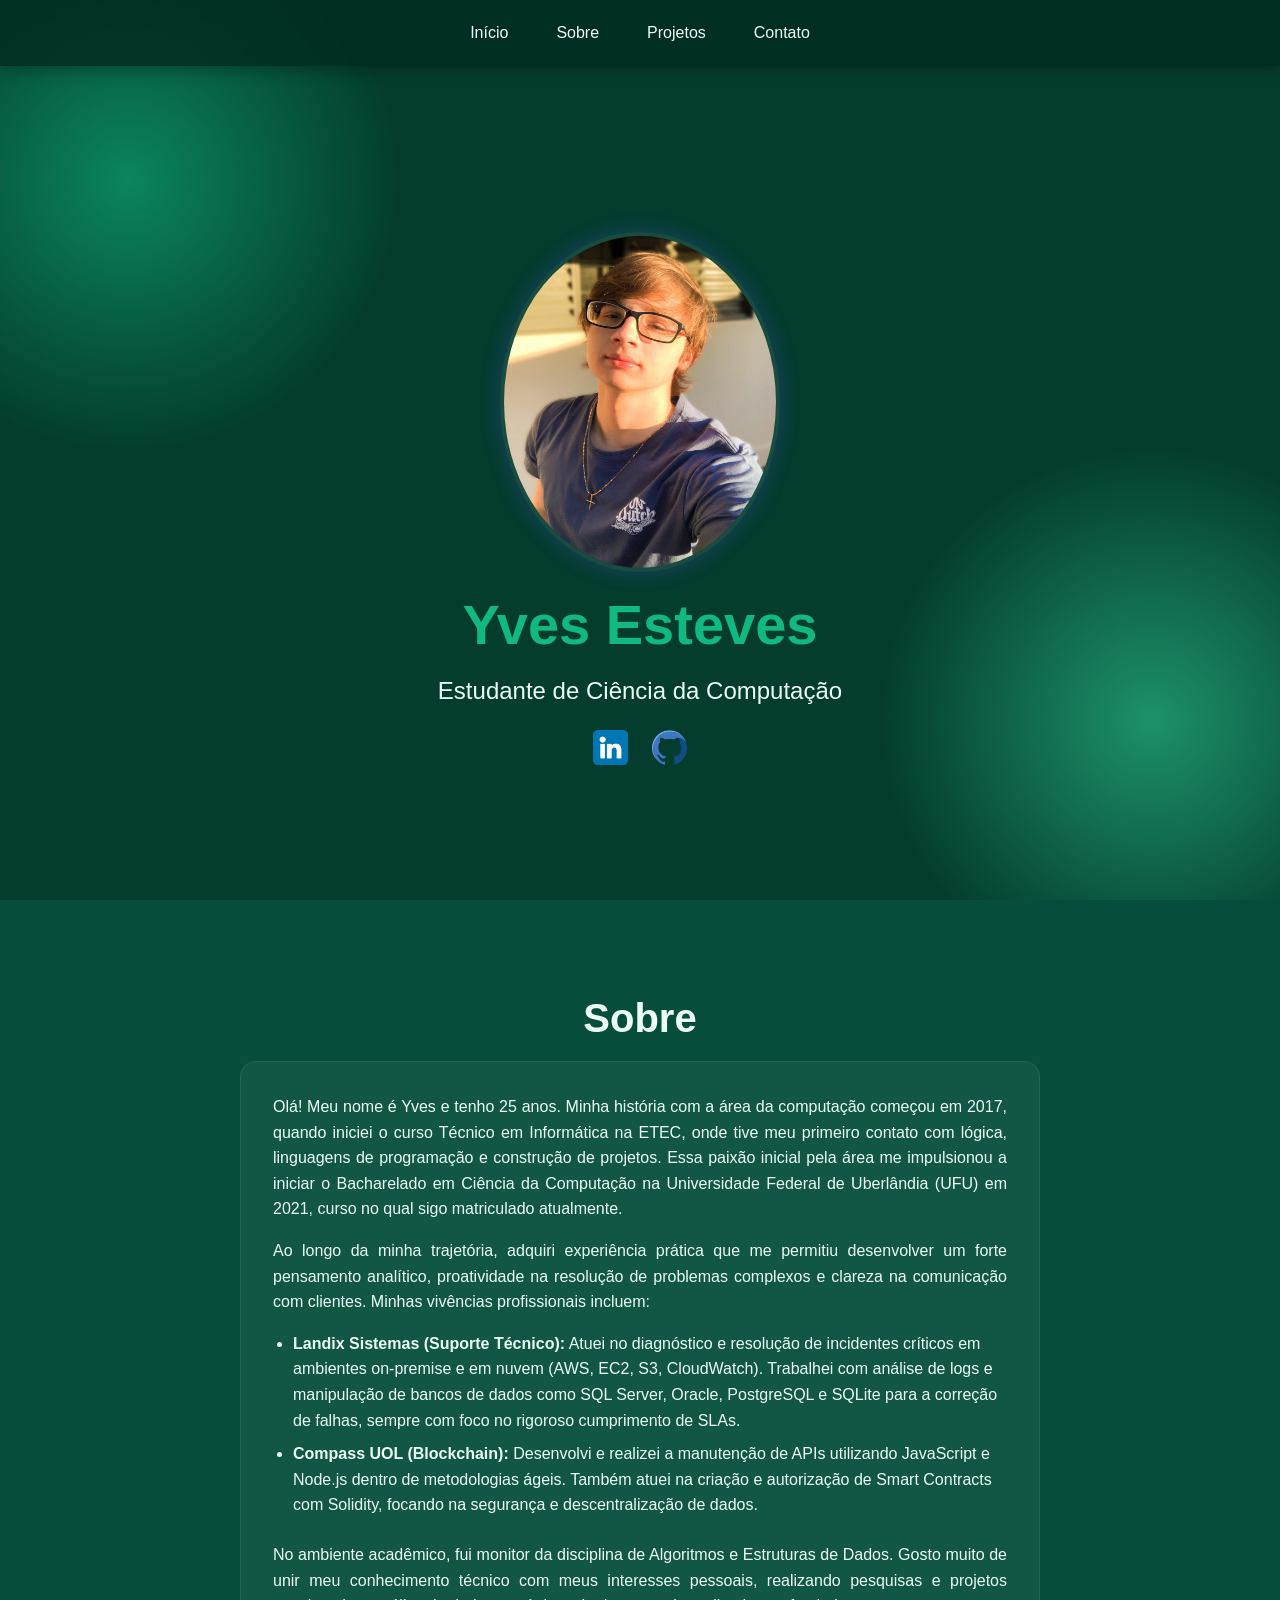
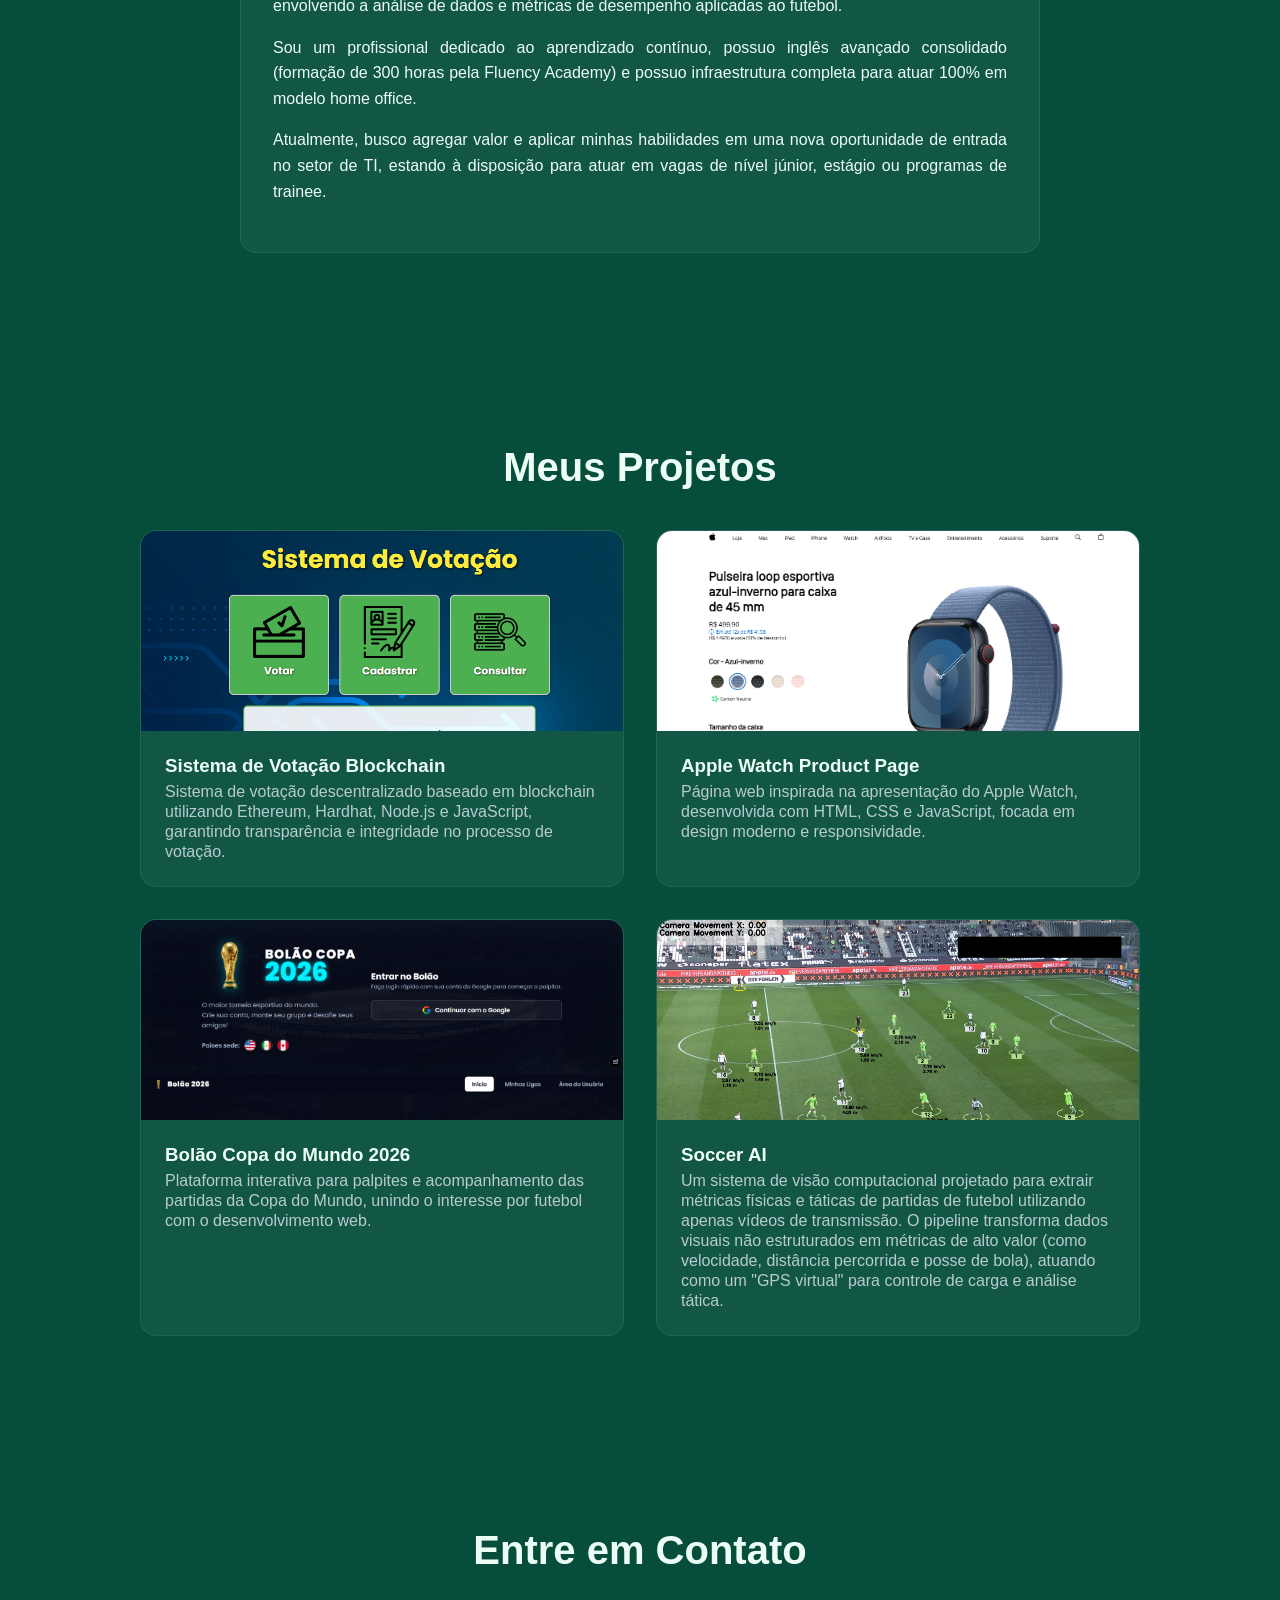
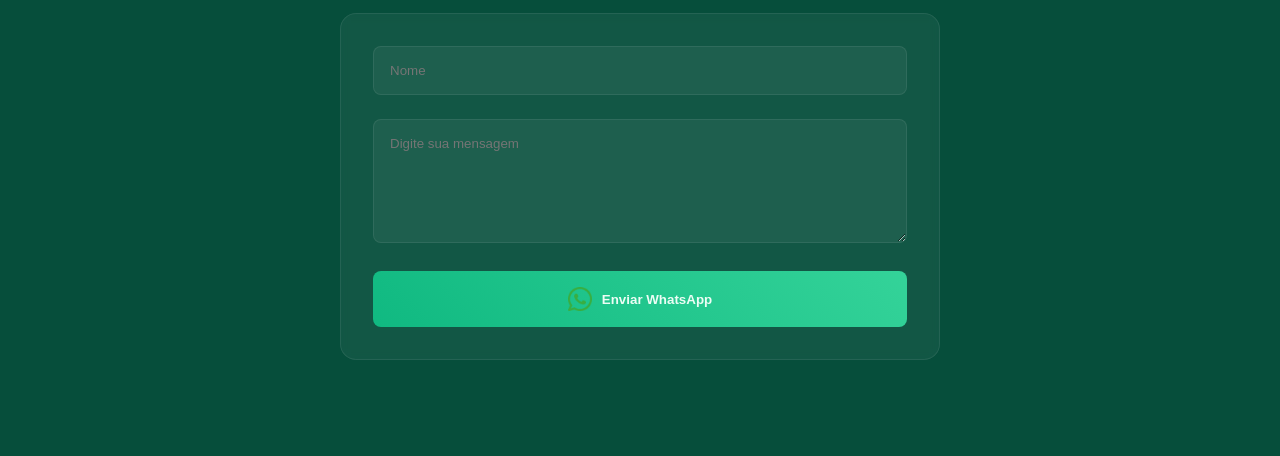
==== index.html @ 62511c18 "update 'sobre'" ====
<!DOCTYPE html>
<html lang="pt-br">
<head>
    <meta charset="UTF-8">
    <meta name="viewport" content="width=device-width, initial-scale=1.0">
    <link rel="stylesheet" href="style.css">
    <title>Yves | Portifólio</title>
	<link rel="icon" type="image/png" href="./img/portfolio.png">
</head>

    <body>
        <div class="particulas">

        </div>


        <nav class = "navegacao">
            <ul class= "menu">
                <li>
                    <a href="#inicio" class="menu-link">Início</a>
                </li>
                <li>
                    <a href="#sobre" class="menu-link">Sobre</a>
                </li>
                <li>
                    <a href="#projetos" class="menu-link">Projetos</a>
                </li>
                <li>
                    <a href="#contato" class="menu-link">Contato</a>
                </li>
            </ul>
        </nav>

        <main id= "inicio" class="cabecalho">
                <img src="./img/yves.jpeg" alt="Foto de perfil" class="foto-perfil">
                <h1>Yves Esteves</h1>
                <p class="cabecalho-subtitulo">Estudante de Ciência da Computação</p>
            <div class="redes-sociais">
                <a href="https://www.linkedin.com/in/yvesesteves/" target="_blank" class="icone-rede">
                    <img src="./img/lkn.png" alt="LinkedIn">
                </a>
                <a href="https://www.github.com/yvesesteves" target="_blank" class="icone-rede">
                    <img src="./img/gtb.png" alt="GitHub">
                </a>
    </div>
        </main>

        <section id="sobre" class="sobre">  
            <h2 class="sobre-titulo">Sobre</h2>
            <div class="sobre-caixa">
                <p class="sobre-paragrafo">
                    Olá! Meu nome é Yves e tenho 25 anos. Minha história com a área da computação começou em 2017, quando iniciei o curso Técnico em Informática na ETEC, onde tive meu primeiro contato com lógica, linguagens de programação e construção de projetos. Essa paixão inicial pela área me impulsionou a iniciar o Bacharelado em Ciência da Computação na Universidade Federal de Uberlândia (UFU) em 2021, curso no qual sigo matriculado atualmente.
                </p>
                <p class="sobre-paragrafo">
                    Ao longo da minha trajetória, adquiri experiência prática que me permitiu desenvolver um forte pensamento analítico, proatividade na resolução de problemas complexos e clareza na comunicação com clientes. Minhas vivências profissionais incluem:
                </p>
                <ul class="sobre-lista">
                    <li><strong>Landix Sistemas (Suporte Técnico):</strong> Atuei no diagnóstico e resolução de incidentes críticos em ambientes on-premise e em nuvem (AWS, EC2, S3, CloudWatch). Trabalhei com análise de logs e manipulação de bancos de dados como SQL Server, Oracle, PostgreSQL e SQLite para a correção de falhas, sempre com foco no rigoroso cumprimento de SLAs.</li>
                    <li><strong>Compass UOL (Blockchain):</strong> Desenvolvi e realizei a manutenção de APIs utilizando JavaScript e Node.js dentro de metodologias ágeis. Também atuei na criação e autorização de Smart Contracts com Solidity, focando na segurança e descentralização de dados.</li>
                </ul>
                <p class="sobre-paragrafo">
                    No ambiente acadêmico, fui monitor da disciplina de Algoritmos e Estruturas de Dados. Gosto muito de unir meu conhecimento técnico com meus interesses pessoais, realizando pesquisas e projetos envolvendo a análise de dados e métricas de desempenho aplicadas ao futebol.
                </p>
                <p class="sobre-paragrafo">
                    Sou um profissional dedicado ao aprendizado contínuo, possuo inglês avançado consolidado (formação de 300 horas pela Fluency Academy) e possuo infraestrutura completa para atuar 100% em modelo home office.
                </p>
                <p class="sobre-paragrafo">
                    Atualmente, busco agregar valor e aplicar minhas habilidades em uma nova oportunidade de entrada no setor de TI, estando à disposição para atuar em vagas de nível júnior, estágio ou programas de trainee.
                </p>
            </div>
        </section> 

        <section id="projetos" class="projetos">
            <h2 class="projetos-titulos">Meus Projetos</h2>
            
            <div class="projetos-caixa">

                <!-- PROJETO 1: Votação -->
                <a href="https://github.com/yvesesteves/Voting-System" target="_blank" class="projetos-link">
                    <div class="projetos-card">
                        <img src="img/projeto1.png" alt="Sistema de Votação Blockchain" class="projetos-imagem">
                        <div class="caixa-textos-projeto">
                            <h3 class="info-projetos">Sistema de Votação Blockchain</h3>
                            <p class="paragrafo-projetos">Sistema de votação descentralizado baseado em blockchain utilizando Ethereum, Hardhat, Node.js e JavaScript, garantindo transparência e integridade no processo de votação.</p>
                        </div>
                    </div>
                </a>

                <!-- PROJETO 2: Apple Watch -->
                <a href="https://github.com/yvesesteves/JavaScript/tree/main/Pagina%20do%20AppleWatch" target="_blank" class="projetos-link">
                    <div class="projetos-card">
                        <img src="img/projeto2.png" alt="Apple Watch Product Page" class="projetos-imagem">
                        <div class="caixa-textos-projeto">
                            <h3 class="info-projetos">Apple Watch Product Page</h3>
                            <p class="paragrafo-projetos">Página web inspirada na apresentação do Apple Watch, desenvolvida com HTML, CSS e JavaScript, focada em design moderno e responsividade.</p>
                        </div>
                    </div>
                </a>

                <!-- PROJETO 3: Bolão da Copa  -->
                <a href="https://bolao-wc-2026.vercel.app" target="_blank" class="projetos-link">
                    <div class="projetos-card">
                        <!-- Certifique-se de que a extensão da imagem está correta (.png, .jpg ou .jpeg) -->
                        <img src="img/projeto3.png" alt="Bolão da Copa do Mundo 2026" class="projetos-imagem">
                        <div class="caixa-textos-projeto">
                            <h3 class="info-projetos">Bolão Copa do Mundo 2026</h3>
                            <p class="paragrafo-projetos">Plataforma interativa para palpites e acompanhamento das partidas da Copa do Mundo, unindo o interesse por futebol com o desenvolvimento web.</p>
                        </div>
                    </div>
                </a>

                <!-- PROJETO 4: SoccerAI -->
                <a href="https://github.com/yvesesteves/SoccerAI-Analytics" target="_blank" class="projetos-link">
                    <div class="projetos-card">
                        <!-- Certifique-se de que a extensão da imagem está correta (.png, .jpg ou .jpeg) -->
                        <img src="img/projeto4.png" alt="SoccerAI" class="projetos-imagem">
                        <div class="caixa-textos-projeto">
                            <h3 class="info-projetos">Soccer AI</h3>
                            <p class="paragrafo-projetos">Um sistema de visão computacional projetado para extrair métricas físicas e táticas de partidas de futebol utilizando apenas vídeos de transmissão. O pipeline transforma dados visuais não estruturados em métricas de alto valor (como velocidade, distância percorrida e posse de bola), atuando como um "GPS virtual" para controle de carga e análise tática.</p>
                        </div>
                    </div>
                </a>

            </div> 
        </section>

        <section id="contato" class="contatos">
            <h2 class="contatos-titulo">Entre em Contato</h2>
            <form class="formulario-contato" id="formulario" onsubmit="enviarWhats(event)">
                <div class="grupo-form">
                    <input placeholder="Nome" class="campo-form" id="nome">
                </div>

                <div class="grupo-form">
                    <textarea placeholder="Digite sua mensagem" id="mensagem" rows="6" class="campo-form"></textarea>
                </div>

                <button type= "submit" class="botao-form"><img src="img/whatsapp.png" alt="icone whatsapp" class="icone-whats">Enviar WhatsApp</button>
            </form>
        </section>

        <script src="script.js"></script>

    </body>
</html>
---- style.css ----
*{ 
    margin: 0;
    padding: 0;
    box-sizing: border-box;
    font-family: 'Lucida Sans', 'Lucida Sans Regular', 'Lucida Grande', 'Lucida Sans Unicode', Geneva, Verdana, sans-serif;
}

html{
    scroll-behavior: smooth;
}


:root {
  --primaria: #10b981;    
  --secundaria: #34d399;  
  
  --escuro: #064e3b;    
  --maisEscuro: #022c22;  
  
  --claro: #ecfdf5;   
  --vidro: rgba(255, 255, 255, 0.08); 
}

body{
    background-color: var(--escuro);
    color: var(--claro);
}

.navegacao {
    position: fixed;
    top: 0;
    background-color: rgba(2, 44, 34, 0.85); 
    backdrop-filter: blur(12px); 
    -webkit-backdrop-filter: blur(12px); 
    width: 100%;
    z-index: 1000; 
    padding: 1.5rem;
    box-shadow: 0 4px 15px rgba(0, 0, 0, 0.3); 
}

.menu{
    display: flex;
    justify-content: center ;
    list-style: none;
    gap: 3rem;
}

.menu-link{
    text-decoration: none;
    color: var(--claro);
    font-weight: 500;
    position: relative;
    padding: 0.5rem 0;
}

.menu-link::after{
    content: '';
    height: 2px;
    width: 0;
    position: absolut;
    bottom: 0;
    left: 0;
    background-color: var(--primaria), var(--secundaria);
    transition: width 0.5s ease;
}

.menu-link:hover::after{
    width: 100%;
}

.cabecalho{
    min-height: 100vh;
    display: flex;
    justify-content: center;
    align-items: center;
    flex-direction: column;
    padding-top: 100px;
}


.foto-perfil{
    width: 280px;
    height: 340px;
    box-shadow: 0 0 20px rgba(79,70,229,0.3);
    border-radius: 50%;
    border: 4px solid var(--vidro);
    animation: flutuar 5s ease-in-out infinite;
}

h1{
    font-size: 3.5rem;
    color: var(--primaria);
    font-weight: bold;
    margin: 20px;
}

.cabecalho-subtitulo{
    font-size: 1.5rem;
    color: var(--claro);
}

.sobre{
    padding: 6rem 2rem;
}

.sobre-titulo{
    font-size: 2.5rem;
    color: var(--claro);
    text-align: center ;
    margin-bottom: 20px;
}

.sobre-caixa{
    padding: 2rem;
    max-width: 800px;
    margin: 0 auto; 
    border-radius: 16px;
    border: 1px solid var(--vidro);
    backdrop-filter: blur(10px);
    background-color: rgba(255, 255, 255, 0.05);
}

.sobre-paragrafo{
    text-align: justify; /* Alinhamento justificado fica melhor para textos grandes */
    font-size: 1.0rem;
    margin-bottom: 1rem; /* Dá espaço entre os parágrafos */
    line-height: 1.6;
}

/* Novos estilos para a lista de experiências no "Sobre" */
.sobre-lista {
    text-align: left;
    margin-bottom: 1.5rem;
    padding-left: 20px;
    line-height: 1.6;
    color: var(--claro);
}

.sobre-lista li {
    margin-bottom: 0.5rem;
}

/* Estilo adicional para garantir a separação correta da seção projetos */
.projetos {
    padding: 6rem 2rem;
}

.projetos-card {
    background: rgba(255, 255, 255, 0.05);
    border-radius: 16px;
    backdrop-filter: blur(5px);
    border: 1px solid var(--vidro);
    overflow: hidden;
    transition: all 0.5s ease;
    cursor: pointer;
    height: 100%; 
    display: flex;
    flex-direction: column;
}

.projetos-titulos{
    text-align: center;
    font-size: 2.5rem;
    margin-bottom: 40px;

}


.projetos-card:hover{
    box-shadow: 0 10px 20px rgba(52, 211, 153, 0.2);
    transform: translateY(-10px) scale(1.03);
}

.projetos-caixa {
    display: grid;
    grid-template-columns: repeat(2, 1fr); 
    gap: 2rem;
    max-width: 1000px; 
    margin: 0 auto;
}

.projetos-imagem {
    height: 200px;
    width: 100%;
    object-fit: cover; 
    object-position: top; 
}

.projetos-link {
    text-decoration: none; 
    color: inherit; 
    display: block;
}


.info-projetos{
    margin-bottom: 5px;
}

.paragrafo-projetos{
    color: rgba(226,232,240,0.8);
    line-height: 1.25rem;
}

.caixa-textos-projeto{
    padding: 1.5rem;
}

.contatos{
    padding: 6rem 2rem;

}

.formulario-contato{
    max-width: 600px;
    margin: 0 auto;
    background: rgba(255, 255, 255, 0.05);
    backdrop-filter: blur(5px);
    padding: 2rem;
    border: 1px solid var(--vidro);
    border-radius: 16px;
}

.contatos-titulo {
    text-align: center;
    font-size: 2.5rem;
    color: var(--claro);
    margin-bottom: 40px;
}


.campo-form{
    width: 100%;
    padding: 1rem;
    background: rgba(255, 255, 255, 0.05);
    border-radius: 8px;
    color: var(--claro);
    border: 1px solid var(--vidro);
    outline: none;
}

.campo-form:focus{
    border-color: var(--secundaria);
    box-shadow: 0 0 10px rgba(52, 211, 153, 0.3);
}

.grupo-form{
    margin-bottom: 1.5rem;
}

.botao-form{
    color: var(--claro);
    background: linear-gradient(45deg, var(--primaria), var(--secundaria));
    padding: 1rem 2rem;
    border: none;
    border-radius: 8px;
    cursor: pointer;
    font-weight: bold;
    width: 100%;
    transition: all 0.5s ease;
    display: flex;
    justify-content: center;
    align-items: center;
    gap: 10px; 

}

.botao-form:hover{
    transform: translateY(-4px);
    box-shadow: 0 5px 15px rgba(52, 211, 153, 0.4);
}

.icone-whats {
    width: 24px;
    height: 24px;
    object-fit: contain; 
}


.redes-sociais {
    display: flex;
    gap: 1.5rem;
    margin-top: 25px; 
}

.icone-rede img {
    width: 35px; 
    height: 35px;
    object-fit: contain;
    transition: all 0.3s ease;
}


.icone-rede:hover img {
    transform: translateY(-5px) scale(1.1); 
    filter: drop-shadow(0px 5px 10px rgba(16, 185, 129, 0.6));
}

.particulas{
    position: fixed;
    top: 0;
    left: 0;
    width: 100%;
    height: 100%;
    z-index: -1;
    opacity: 0.5;
    background:
    radial-gradient(circle at 10% 20%, var(--primaria) 0%, transparent 20%),
    radial-gradient(circle at 90% 80%, var(--secundaria) 0%, transparent 20%),
    var(--maisEscuro);
}

@keyframes flutuar{
    0%, 100% {
        transform: translateY(0);
    }

    50%{
        transform: translateY(-20px);
    }
}

/*RESPONSIVIDADE (Telas menores e Celulares)*/
@media (max-width: 768px) {
    .navegacao {
        padding: 1rem;
    }
    .menu {
        gap: 1rem; 
        flex-wrap: wrap; 
    }
    .menu-link {
        font-size: 0.9rem;
    }


    .cabecalho {
        padding-top: 130px; 
    }
    .foto-perfil {
        width: 200px;  
        height: 240px;
    }
    h1 {
        font-size: 2.5rem; 
        text-align: center;
    }
    .cabecalho-subtitulo {
        font-size: 1.1rem;
        text-align: center;
        padding: 0 1rem;
    }

    .sobre, .projetos, .contatos {
        padding: 4rem 1.5rem; 
    }
    .sobre-titulo, .projetos-titulos, .contatos-titulo {
        font-size: 2rem;
    }


    .projetos-caixa {
        grid-template-columns: 1fr; 
    }
}
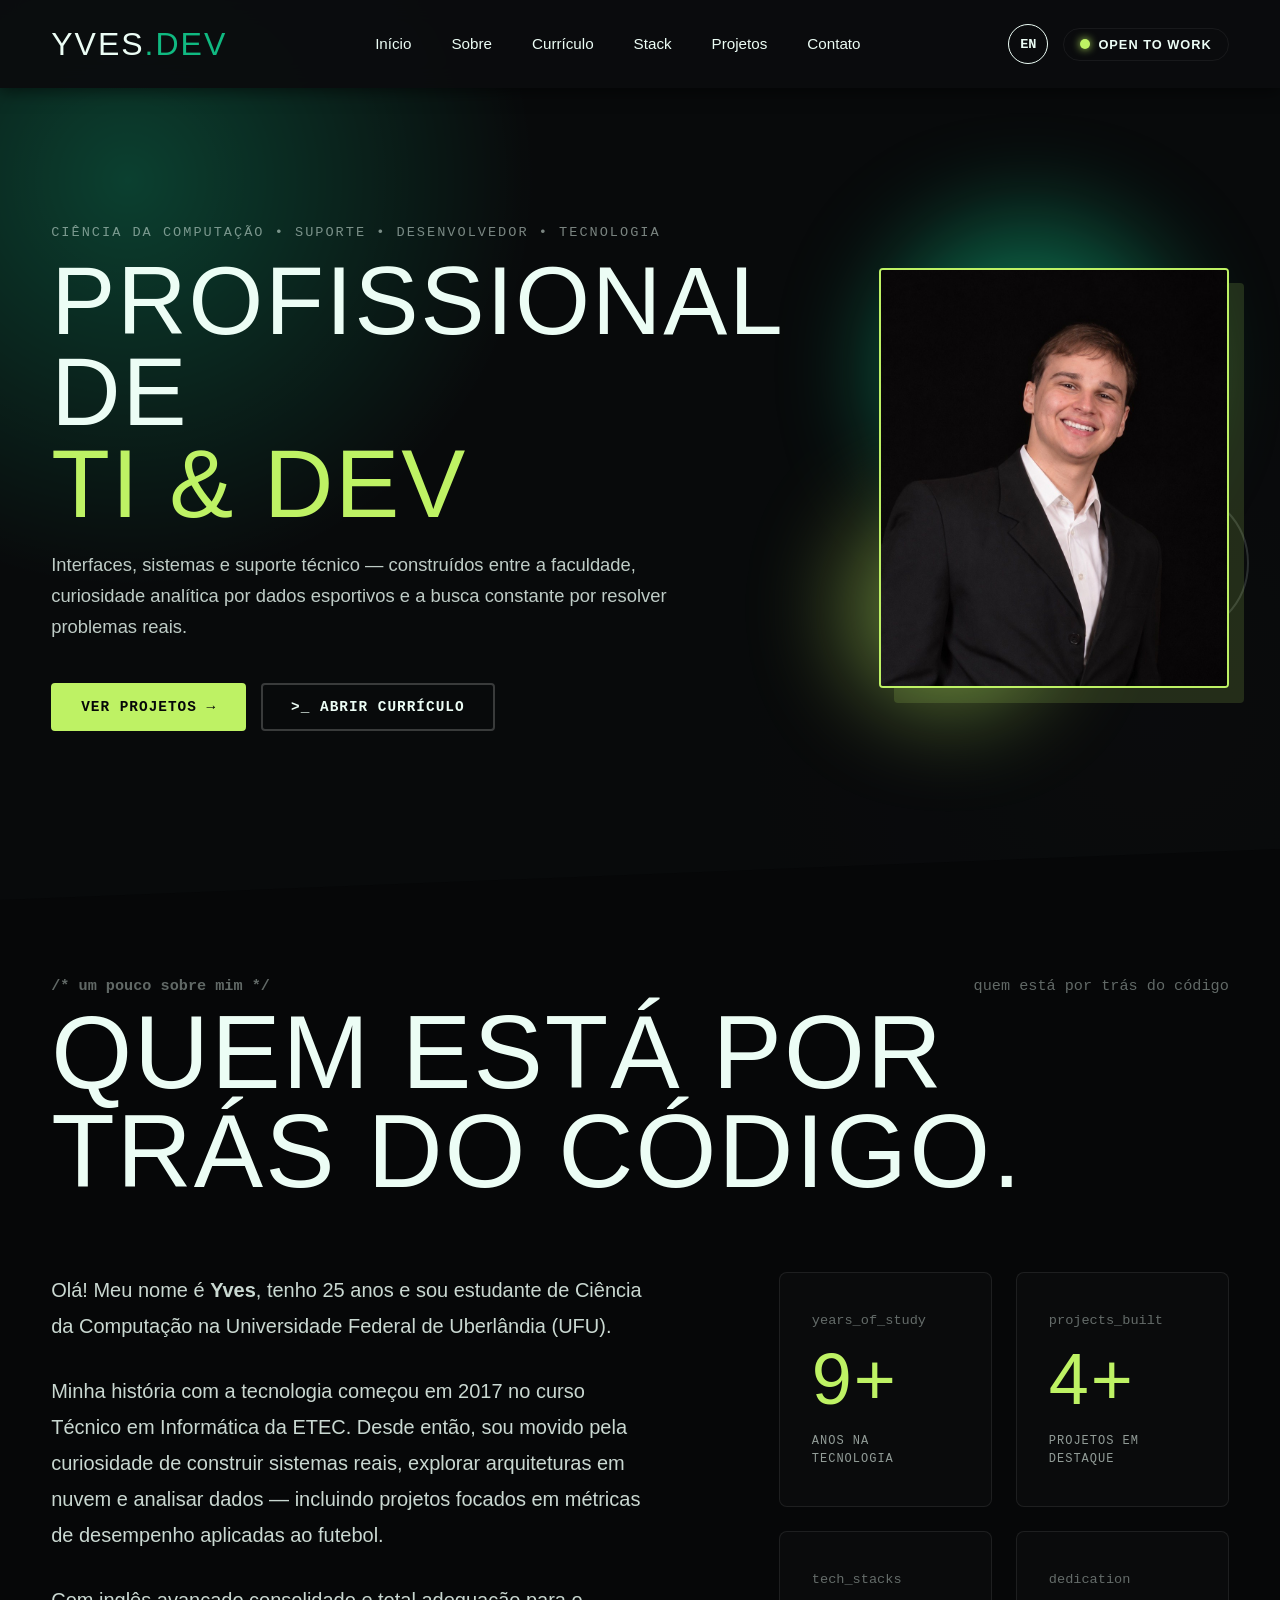
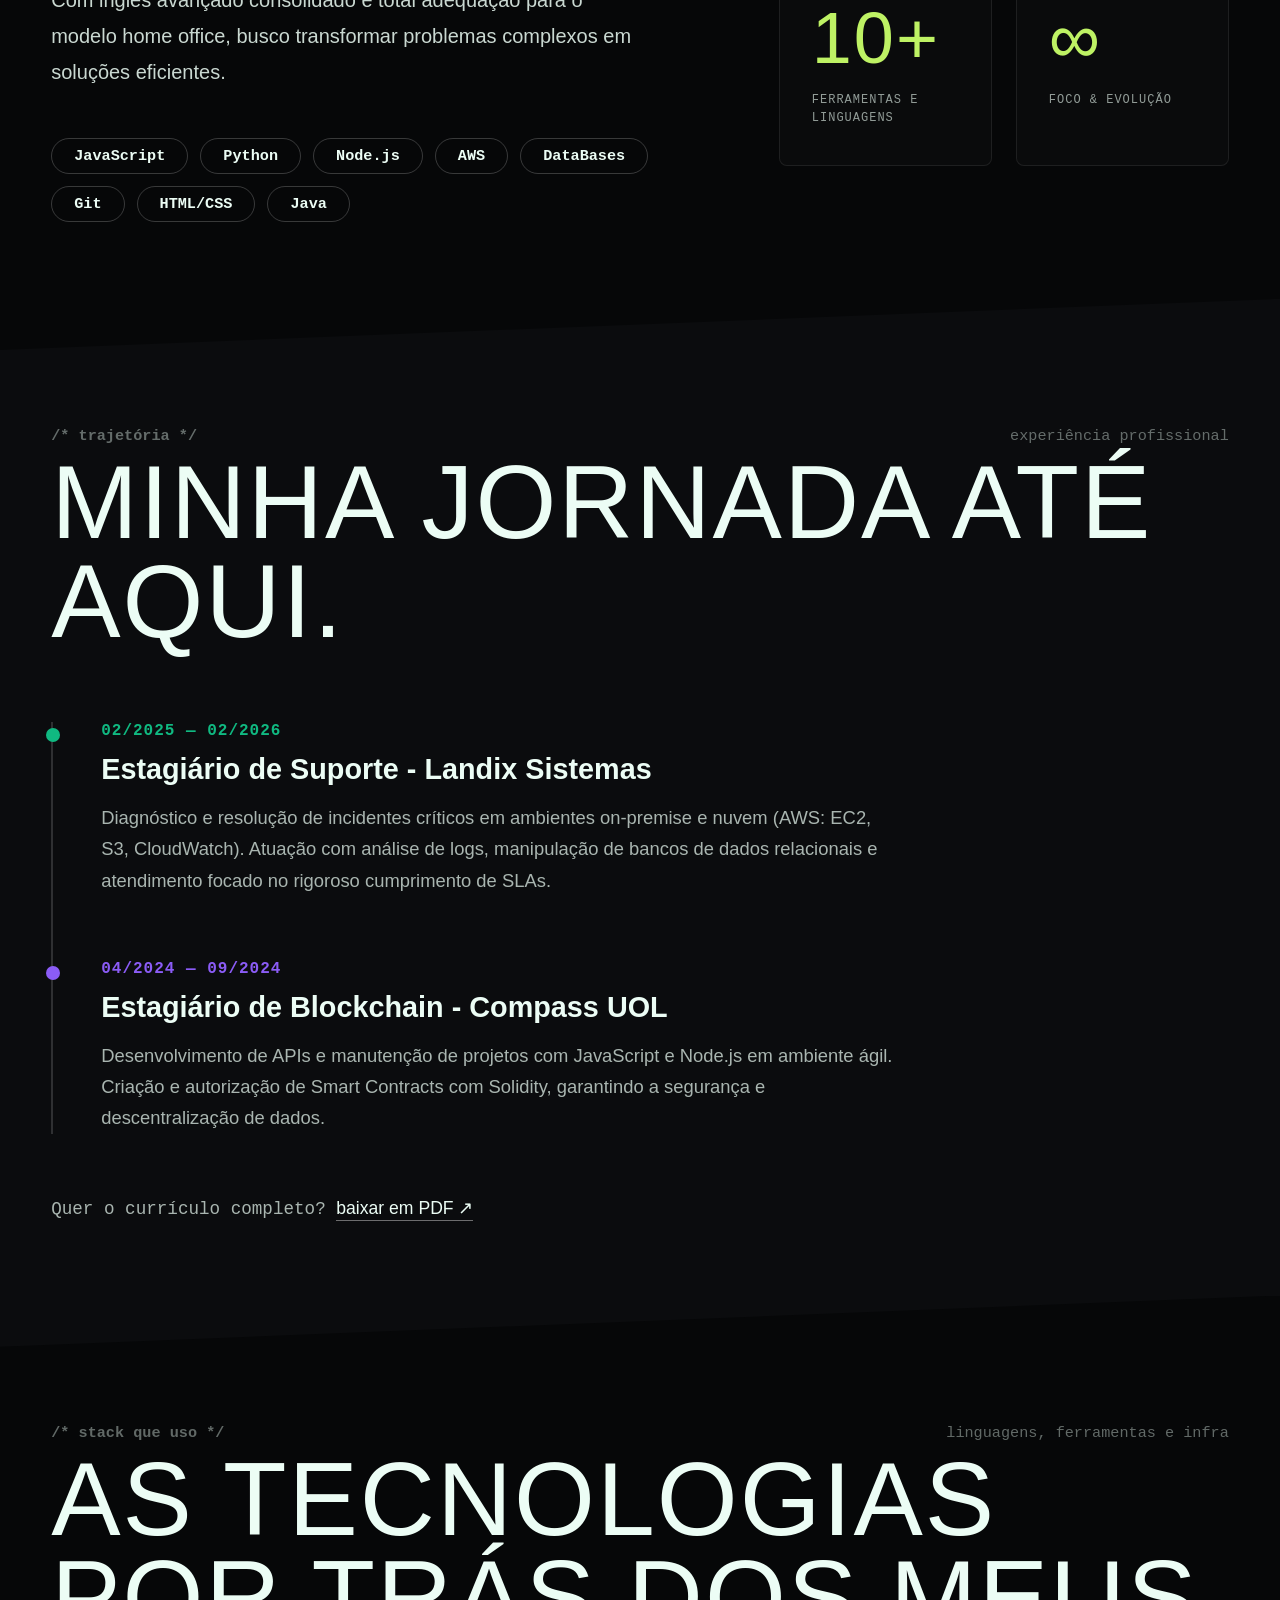
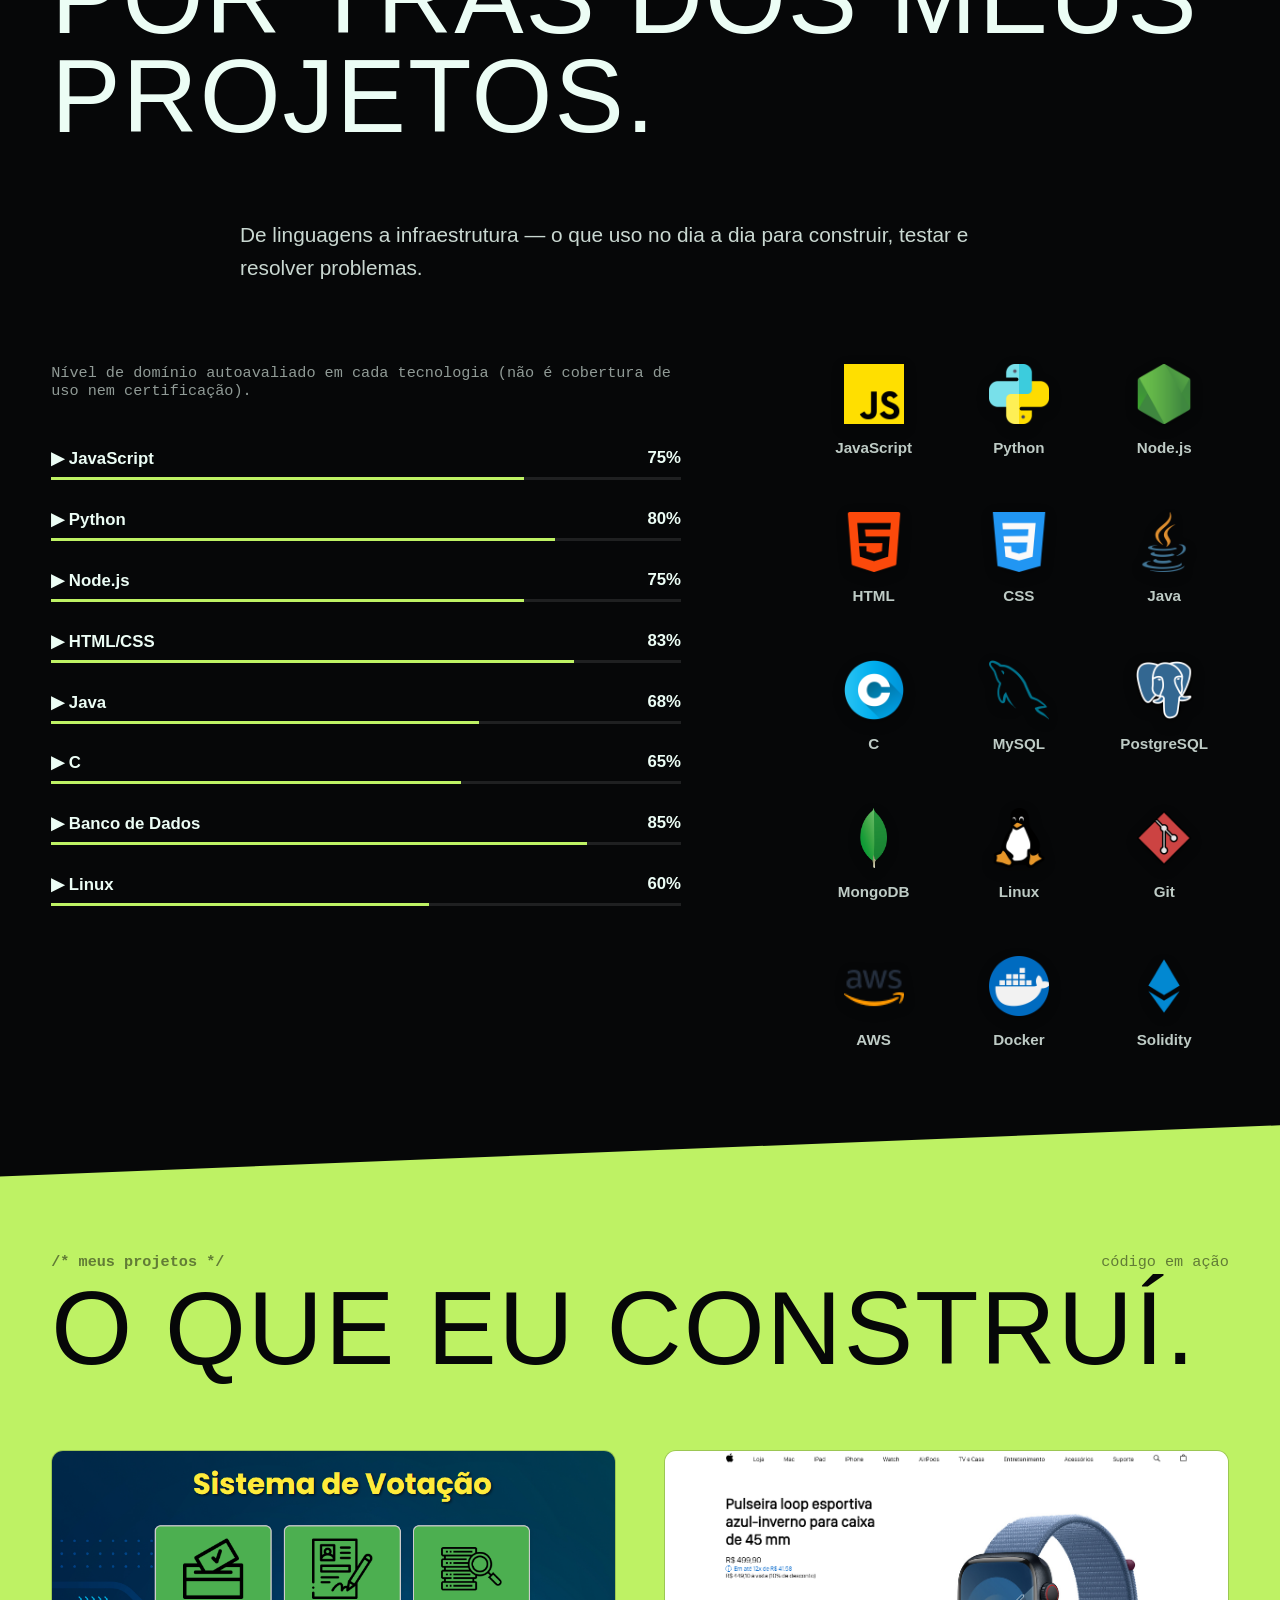
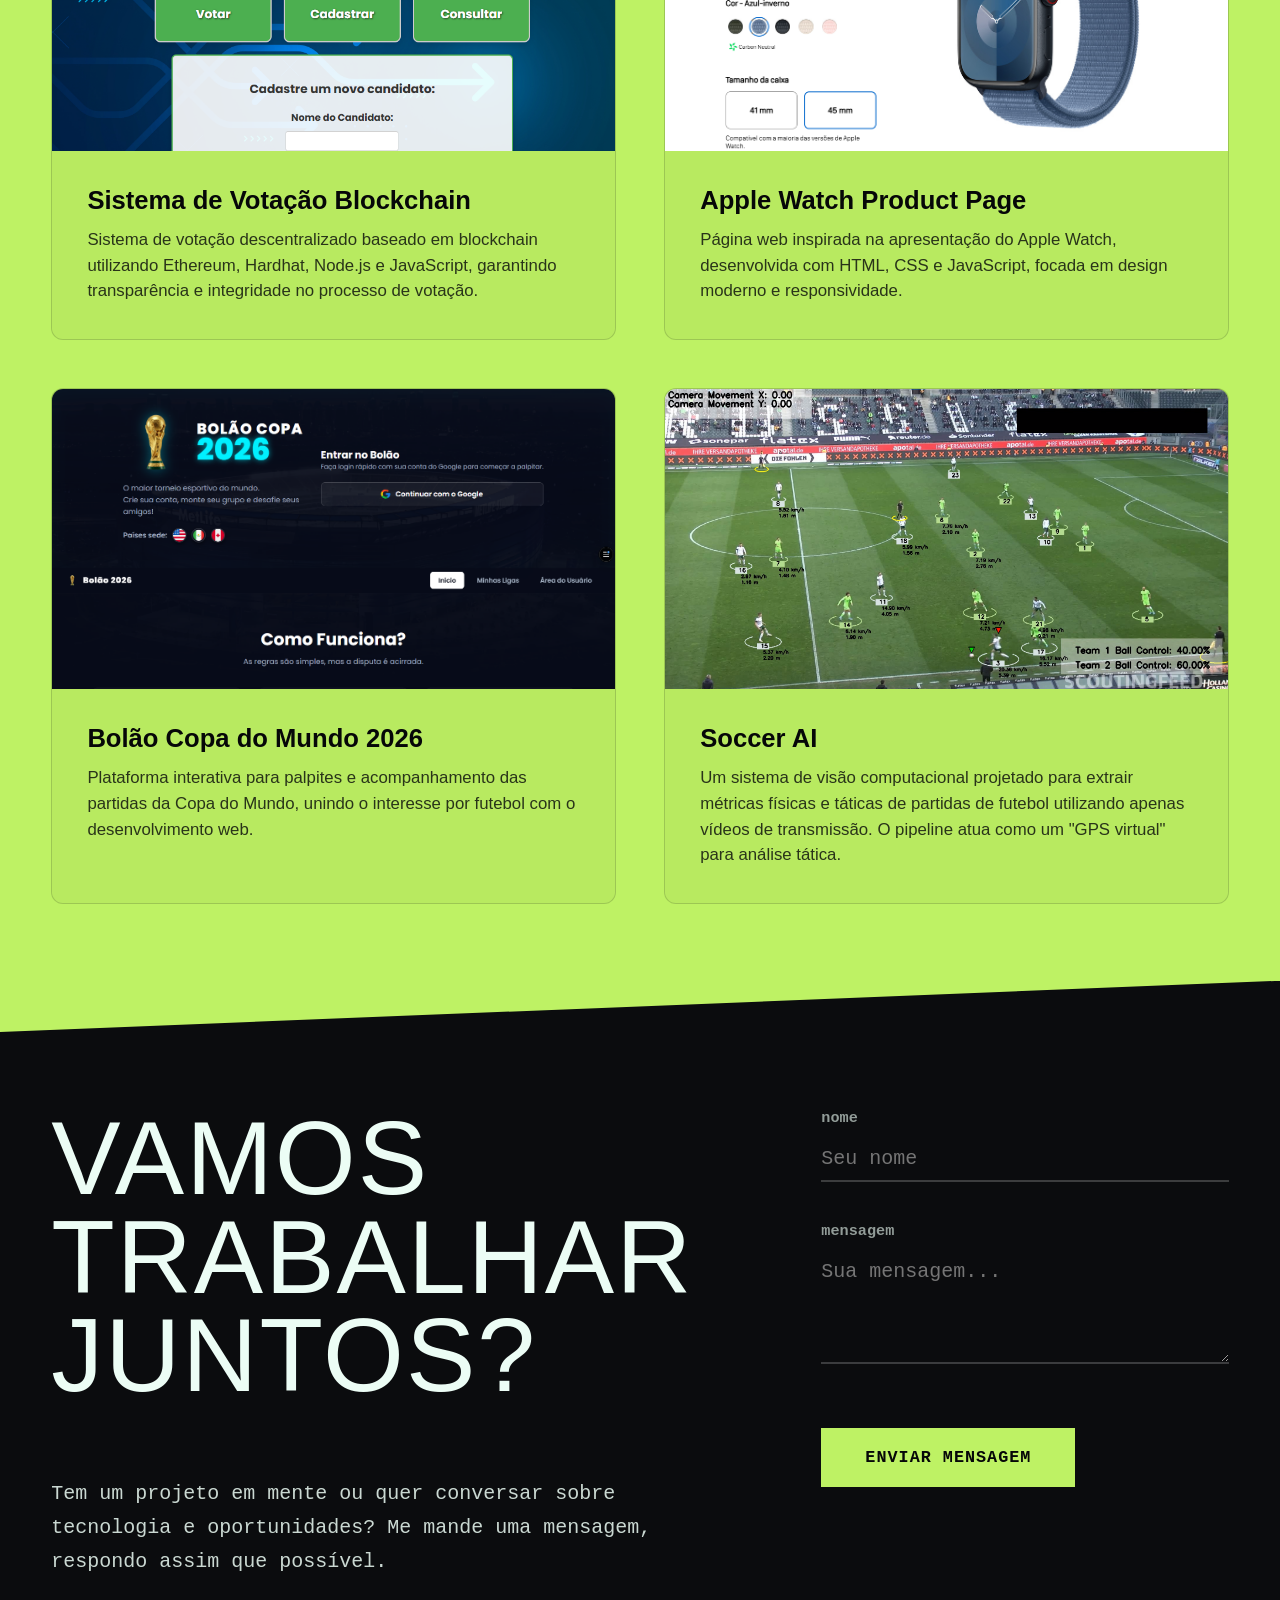
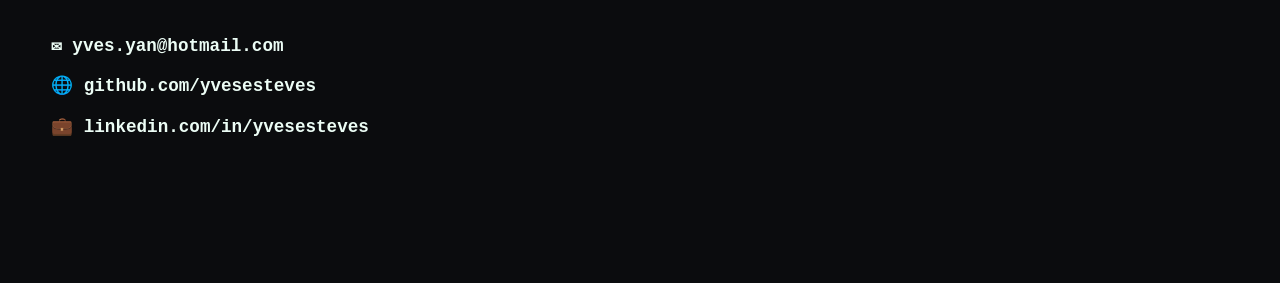
==== commit 20ddf405: "new photo and new effect" ====
--- a/index.html
+++ b/index.html
@@ -4,142 +4,312 @@
     <meta charset="UTF-8">
     <meta name="viewport" content="width=device-width, initial-scale=1.0">
     <link rel="stylesheet" href="style.css">
-    <title>Yves | Portifólio</title>
-	<link rel="icon" type="image/png" href="./img/portfolio.png">
+    <title>Yves | Portfólio</title>
+    <link rel="icon" type="image/png" href="./img/portfolio.png">
 </head>
 
-    <body>
-        <div class="particulas">
-
-        </div>
-
-
-        <nav class = "navegacao">
-            <ul class= "menu">
-                <li>
-                    <a href="#inicio" class="menu-link">Início</a>
-                </li>
-                <li>
-                    <a href="#sobre" class="menu-link">Sobre</a>
-                </li>
-                <li>
-                    <a href="#projetos" class="menu-link">Projetos</a>
-                </li>
-                <li>
-                    <a href="#contato" class="menu-link">Contato</a>
-                </li>
-            </ul>
-        </nav>
-
-        <main id= "inicio" class="cabecalho">
-                <img src="./img/yves.jpeg" alt="Foto de perfil" class="foto-perfil">
-                <h1>Yves Esteves</h1>
-                <p class="cabecalho-subtitulo">Estudante de Ciência da Computação</p>
-            <div class="redes-sociais">
-                <a href="https://www.linkedin.com/in/yvesesteves/" target="_blank" class="icone-rede">
-                    <img src="./img/lkn.png" alt="LinkedIn">
-                </a>
-                <a href="https://www.github.com/yvesesteves" target="_blank" class="icone-rede">
-                    <img src="./img/gtb.png" alt="GitHub">
-                </a>
-    </div>
-        </main>
-
-        <section id="sobre" class="sobre">  
-            <h2 class="sobre-titulo">Sobre</h2>
-            <div class="sobre-caixa">
+<body>
+    <div class="particulas"></div>
+    <div id="bolinhas-container" style="position: fixed; top: 0; left: 0; width: 100%; height: 100%; z-index: 50; pointer-events: none;"></div>
+
+    <!-- NAVEGAÇÃO -->
+    <nav class="navegacao">
+        <div class="logo">YVES<span>.DEV</span></div>
+        
+        <ul class="menu">
+            <li><a href="#inicio" class="menu-link">Início</a></li>
+            <li><a href="#sobre" class="menu-link">Sobre</a></li>
+            <li><a href="#jornada" class="menu-link">Currículo</a></li>
+            <li><a href="#stack" class="menu-link">Stack</a></li>
+            <li><a href="#projetos" class="menu-link">Projetos</a></li>
+            <li><a href="#contato" class="menu-link">Contato</a></li>
+        </ul>
+
+        <div class="nav-extras">
+            <a href="index-en.html" class="btn-idioma">EN</a>
+            <div class="badge-open">
+                <span class="led-verde"></span> OPEN TO WORK
+            </div>
+        </div>
+    </nav>
+
+    <!-- CABEÇALHO (HERO) - Fundo Escuro Padrão -->
+    <main id="inicio" class="cabecalho">
+        <div class="hero-conteudo">
+            <p class="hero-tags">CIÊNCIA DA COMPUTAÇÃO • SUPORTE • DESENVOLVEDOR • TECNOLOGIA</p>
+            <h1 class="glitch-efeito">PROFISSIONAL DE <br> <span class="destaque">TI & DEV</span></h1>
+            <p class="hero-descricao">
+                Interfaces, sistemas e suporte técnico — construídos entre a faculdade, curiosidade analítica por dados esportivos e a busca constante por resolver problemas reais.
+            </p>
+            
+            <div class="hero-botoes">
+                <a href="#projetos" class="btn-primario">VER PROJETOS &rarr;</a>
+                <a href="./Currículo-YvesEsteves.pdf" target="_blank" class="btn-secundario">&gt;_ ABRIR CURRÍCULO</a>
+            </div>
+        </div>
+
+        <div class="hero-visual">
+            <div class="blob blob-1"></div>
+            <div class="blob blob-2"></div>
+            <div class="blob blob-3"></div>
+            <img src="./img/yves.jpg" alt="Foto de perfil de Yves" class="foto-perfil">
+        </div>
+    </main>
+
+    <!-- SOBRE MIM - Fundo Mais Escuro + Corte Diagonal -->
+    <section id="sobre" class="secao-padrao bg-mais-escuro slant-top">
+        <div class="secao-header">
+            <p class="comentario-codigo">/* um pouco sobre mim */</p>
+            <p class="texto-topo-direito">quem está por trás do código</p>
+        </div>
+
+        <h2 class="titulo-secao">QUEM ESTÁ POR TRÁS DO CÓDIGO.</h2>
+
+        <div class="sobre-grid-principal">
+            <div class="sobre-texto">
                 <p class="sobre-paragrafo">
-                    Olá! Meu nome é Yves e tenho 25 anos. Minha história com a área da computação começou em 2017, quando iniciei o curso Técnico em Informática na ETEC, onde tive meu primeiro contato com lógica, linguagens de programação e construção de projetos. Essa paixão inicial pela área me impulsionou a iniciar o Bacharelado em Ciência da Computação na Universidade Federal de Uberlândia (UFU) em 2021, curso no qual sigo matriculado atualmente.
+                    Olá! Meu nome é <strong>Yves</strong>, tenho 25 anos e sou estudante de Ciência da Computação na Universidade Federal de Uberlândia (UFU).
                 </p>
                 <p class="sobre-paragrafo">
-                    Ao longo da minha trajetória, adquiri experiência prática que me permitiu desenvolver um forte pensamento analítico, proatividade na resolução de problemas complexos e clareza na comunicação com clientes. Minhas vivências profissionais incluem:
-                </p>
-                <ul class="sobre-lista">
-                    <li><strong>Landix Sistemas (Suporte Técnico):</strong> Atuei no diagnóstico e resolução de incidentes críticos em ambientes on-premise e em nuvem (AWS, EC2, S3, CloudWatch). Trabalhei com análise de logs e manipulação de bancos de dados como SQL Server, Oracle, PostgreSQL e SQLite para a correção de falhas, sempre com foco no rigoroso cumprimento de SLAs.</li>
-                    <li><strong>Compass UOL (Blockchain):</strong> Desenvolvi e realizei a manutenção de APIs utilizando JavaScript e Node.js dentro de metodologias ágeis. Também atuei na criação e autorização de Smart Contracts com Solidity, focando na segurança e descentralização de dados.</li>
-                </ul>
+                    Minha história com a tecnologia começou em 2017 no curso Técnico em Informática da ETEC. Desde então, sou movido pela curiosidade de construir sistemas reais, explorar arquiteturas em nuvem e analisar dados — incluindo projetos focados em métricas de desempenho aplicadas ao futebol.
+                </p>
                 <p class="sobre-paragrafo">
-                    No ambiente acadêmico, fui monitor da disciplina de Algoritmos e Estruturas de Dados. Gosto muito de unir meu conhecimento técnico com meus interesses pessoais, realizando pesquisas e projetos envolvendo a análise de dados e métricas de desempenho aplicadas ao futebol.
-                </p>
-                <p class="sobre-paragrafo">
-                    Sou um profissional dedicado ao aprendizado contínuo, possuo inglês avançado consolidado (formação de 300 horas pela Fluency Academy) e possuo infraestrutura completa para atuar 100% em modelo home office.
-                </p>
-                <p class="sobre-paragrafo">
-                    Atualmente, busco agregar valor e aplicar minhas habilidades em uma nova oportunidade de entrada no setor de TI, estando à disposição para atuar em vagas de nível júnior, estágio ou programas de trainee.
-                </p>
-            </div>
-        </section> 
-
-        <section id="projetos" class="projetos">
-            <h2 class="projetos-titulos">Meus Projetos</h2>
-            
-            <div class="projetos-caixa">
-
-                <!-- PROJETO 1: Votação -->
-                <a href="https://github.com/yvesesteves/Voting-System" target="_blank" class="projetos-link">
-                    <div class="projetos-card">
-                        <img src="img/projeto1.png" alt="Sistema de Votação Blockchain" class="projetos-imagem">
-                        <div class="caixa-textos-projeto">
-                            <h3 class="info-projetos">Sistema de Votação Blockchain</h3>
-                            <p class="paragrafo-projetos">Sistema de votação descentralizado baseado em blockchain utilizando Ethereum, Hardhat, Node.js e JavaScript, garantindo transparência e integridade no processo de votação.</p>
-                        </div>
+                    Com inglês avançado consolidado e total adequação para o modelo home office, busco transformar problemas complexos em soluções eficientes.
+                </p>
+
+                <div class="tech-pills">
+                    <span class="pill">JavaScript</span>
+                    <span class="pill">Python</span>
+                    <span class="pill">Node.js</span>
+                    <span class="pill">AWS</span>
+                    <span class="pill">DataBases</span>
+                    <span class="pill">Git</span>
+                    <span class="pill">HTML/CSS</span>
+                    <span class="pill">Java</span>
+                </div>
+            </div>
+
+            <div class="sobre-stats">
+                <div class="stat-card">
+                    <span class="stat-label">years_of_study</span>
+                    <span class="stat-value">9+</span>
+                    <span class="stat-desc">ANOS NA TECNOLOGIA</span>
+                </div>
+                <div class="stat-card">
+                    <span class="stat-label">projects_built</span>
+                    <span class="stat-value">4+</span>
+                    <span class="stat-desc">PROJETOS EM DESTAQUE</span>
+                </div>
+                <div class="stat-card">
+                    <span class="stat-label">tech_stacks</span>
+                    <span class="stat-value">10+</span>
+                    <span class="stat-desc">FERRAMENTAS E LINGUAGENS</span>
+                </div>
+                <div class="stat-card">
+                    <span class="stat-label">dedication</span>
+                    <span class="stat-value">∞</span>
+                    <span class="stat-desc">FOCO & EVOLUÇÃO</span>
+                </div>
+            </div>
+        </div>
+    </section>
+
+    <!-- TRAJETÓRIA / CURRÍCULO - Fundo Escuro Padrão + Corte Diagonal -->
+    <section id="jornada" class="secao-padrao bg-escuro slant-top">
+        <div class="secao-header">
+            <p class="comentario-codigo">/* trajetória */</p>
+            <p class="texto-topo-direito">experiência profissional</p>
+        </div>
+        
+        <h2 class="titulo-secao">MINHA JORNADA ATÉ AQUI.</h2>
+
+        <div class="linha-do-tempo">
+            <div class="item-jornada">
+                <div class="ponto ponto-verde"></div>
+                <span class="data-jornada data-verde">02/2025 — 02/2026</span>
+                <h3 class="cargo-jornada">Estagiário de Suporte - Landix Sistemas</h3>
+                <p class="descricao-jornada">
+                    Diagnóstico e resolução de incidentes críticos em ambientes on-premise e nuvem (AWS: EC2, S3, CloudWatch). Atuação com análise de logs, manipulação de bancos de dados relacionais e atendimento focado no rigoroso cumprimento de SLAs.
+                </p>
+            </div>
+
+            <div class="item-jornada">
+                <div class="ponto ponto-roxo"></div>
+                <span class="data-jornada data-roxo">04/2024 — 09/2024</span>
+                <h3 class="cargo-jornada">Estagiário de Blockchain - Compass UOL</h3>
+                <p class="descricao-jornada">
+                    Desenvolvimento de APIs e manutenção de projetos com JavaScript e Node.js em ambiente ágil. Criação e autorização de Smart Contracts com Solidity, garantindo a segurança e descentralização de dados.
+                </p>
+            </div>
+        </div>
+
+        <div class="container-download">
+            <p class="texto-download">
+                Quer o currículo completo? <a href="./Currículo-YvesEsteves.pdf" target="_blank" class="link-pdf">baixar em PDF ↗</a>
+            </p>
+        </div>
+    </section>
+
+    <!-- STACK / TECNOLOGIAS - Fundo Mais Escuro + Corte Diagonal -->
+    <section id="stack" class="secao-padrao bg-mais-escuro slant-top">
+        <div class="secao-header">
+            <p class="comentario-codigo">/* stack que uso */</p>
+            <p class="texto-topo-direito">linguagens, ferramentas e infra</p>
+        </div>
+
+        <h2 class="titulo-secao">AS TECNOLOGIAS POR TRÁS DOS MEUS PROJETOS.</h2>
+        <p class="descricao-stack">
+            De linguagens a infraestrutura — o que uso no dia a dia para construir, testar e resolver problemas.
+        </p>
+
+        <div class="stack-container">
+            <div class="stack-bars">
+                <p class="aviso-stack">Nível de domínio autoavaliado em cada tecnologia (não é cobertura de uso nem certificação).</p>
+
+                <div class="bar-item">
+                    <div class="bar-info"><span class="bar-name">▶ JavaScript</span><span class="bar-pct">75%</span></div>
+                    <div class="bar-bg"><div class="bar-fill" style="width: 75%;"></div></div>
+                </div>
+
+                <div class="bar-item">
+                    <div class="bar-info"><span class="bar-name">▶ Python</span><span class="bar-pct">80%</span></div>
+                    <div class="bar-bg"><div class="bar-fill" style="width: 80%;"></div></div>
+                </div>
+
+                <div class="bar-item">
+                    <div class="bar-info"><span class="bar-name">▶ Node.js</span><span class="bar-pct">75%</span></div>
+                    <div class="bar-bg"><div class="bar-fill" style="width: 75%;"></div></div>
+                </div>
+
+                <div class="bar-item">
+                    <div class="bar-info"><span class="bar-name">▶ HTML/CSS</span><span class="bar-pct">83%</span></div>
+                    <div class="bar-bg"><div class="bar-fill" style="width: 83%;"></div></div>
+                </div>
+
+                <div class="bar-item">
+                    <div class="bar-info"><span class="bar-name">▶ Java</span><span class="bar-pct">68%</span></div>
+                    <div class="bar-bg"><div class="bar-fill" style="width: 68%;"></div></div>
+                </div>
+
+                <div class="bar-item">
+                    <div class="bar-info"><span class="bar-name">▶ C</span><span class="bar-pct">65%</span></div>
+                    <div class="bar-bg"><div class="bar-fill" style="width: 65%;"></div></div>
+                </div>
+
+                <div class="bar-item">
+                    <div class="bar-info"><span class="bar-name">▶ Banco de Dados</span><span class="bar-pct">85%</span></div>
+                    <div class="bar-bg"><div class="bar-fill" style="width: 85%;"></div></div>
+                </div>
+
+                <div class="bar-item">
+                    <div class="bar-info"><span class="bar-name">▶ Linux</span><span class="bar-pct">60%</span></div>
+                    <div class="bar-bg"><div class="bar-fill" style="width: 60%;"></div></div>
+                </div>
+            </div>
+
+            <div class="stack-icons">
+                <div class="icon-item"><img src="./img/js.png" alt="JavaScript"><span>JavaScript</span></div>
+                <div class="icon-item"><img src="./img/python.png" alt="Python"><span>Python</span></div>
+                <div class="icon-item"><img src="./img/nodejs.png" alt="Node.js"><span>Node.js</span></div>
+                <div class="icon-item"><img src="./img/html.png" alt="HTML"><span>HTML</span></div>
+                <div class="icon-item"><img src="./img/css.png" alt="CSS"><span>CSS</span></div>
+                <div class="icon-item"><img src="./img/java.png" alt="Java"><span>Java</span></div>
+                <div class="icon-item"><img src="./img/c.png" alt="C"><span>C</span></div>
+                <div class="icon-item"><img src="./img/mysql.png" alt="SQL"><span>MySQL</span></div>
+                <div class="icon-item"><img src="./img/postgre.png" alt="SQL"><span>PostgreSQL</span></div>
+                <div class="icon-item"><img src="./img/mongodb.png" alt="SQL"><span>MongoDB</span></div>
+                <div class="icon-item"><img src="./img/linux.png" alt="Linux"><span>Linux</span></div>
+                <div class="icon-item"><img src="./img/git.png" alt="Git"><span>Git</span></div>
+                <div class="icon-item"><img src="./img/aws.png" alt="AWS"><span>AWS</span></div>
+                <div class="icon-item"><img src="./img/docker.png" alt="Docker"><span>Docker</span></div>
+                <div class="icon-item"><img src="./img/solidity.png" alt="Solidity"><span>Solidity</span></div>
+            </div>
+        </div>
+    </section>
+
+    <!-- PROJETOS - Fundo NEON Vibrante + Corte Diagonal -->
+    <section id="projetos" class="secao-padrao bg-neon slant-top">
+        <div class="secao-header">
+            <p class="comentario-codigo">/* meus projetos */</p>
+            <p class="texto-topo-direito">código em ação</p>
+        </div>
+
+        <h2 class="titulo-secao">O QUE EU CONSTRUÍ.</h2>
+        
+        <div class="projetos-caixa">
+            <a href="https://github.com/yvesesteves/Voting-System" target="_blank" class="projetos-link">
+                <div class="projetos-card">
+                    <img src="img/projeto1.png" alt="Sistema de Votação Blockchain" class="projetos-imagem">
+                    <div class="caixa-textos-projeto">
+                        <h3 class="info-projetos">Sistema de Votação Blockchain</h3>
+                        <p class="paragrafo-projetos">Sistema de votação descentralizado baseado em blockchain utilizando Ethereum, Hardhat, Node.js e JavaScript, garantindo transparência e integridade no processo de votação.</p>
                     </div>
-                </a>
-
-                <!-- PROJETO 2: Apple Watch -->
-                <a href="https://github.com/yvesesteves/JavaScript/tree/main/Pagina%20do%20AppleWatch" target="_blank" class="projetos-link">
-                    <div class="projetos-card">
-                        <img src="img/projeto2.png" alt="Apple Watch Product Page" class="projetos-imagem">
-                        <div class="caixa-textos-projeto">
-                            <h3 class="info-projetos">Apple Watch Product Page</h3>
-                            <p class="paragrafo-projetos">Página web inspirada na apresentação do Apple Watch, desenvolvida com HTML, CSS e JavaScript, focada em design moderno e responsividade.</p>
-                        </div>
+                </div>
+            </a>
+
+            <a href="https://github.com/yvesesteves/JavaScript/tree/main/Pagina%20do%20AppleWatch" target="_blank" class="projetos-link">
+                <div class="projetos-card">
+                    <img src="img/projeto2.png" alt="Apple Watch Product Page" class="projetos-imagem">
+                    <div class="caixa-textos-projeto">
+                        <h3 class="info-projetos">Apple Watch Product Page</h3>
+                        <p class="paragrafo-projetos">Página web inspirada na apresentação do Apple Watch, desenvolvida com HTML, CSS e JavaScript, focada em design moderno e responsividade.</p>
                     </div>
-                </a>
-
-                <!-- PROJETO 3: Bolão da Copa  -->
-                <a href="https://bolao-wc-2026.vercel.app" target="_blank" class="projetos-link">
-                    <div class="projetos-card">
-                        <!-- Certifique-se de que a extensão da imagem está correta (.png, .jpg ou .jpeg) -->
-                        <img src="img/projeto3.png" alt="Bolão da Copa do Mundo 2026" class="projetos-imagem">
-                        <div class="caixa-textos-projeto">
-                            <h3 class="info-projetos">Bolão Copa do Mundo 2026</h3>
-                            <p class="paragrafo-projetos">Plataforma interativa para palpites e acompanhamento das partidas da Copa do Mundo, unindo o interesse por futebol com o desenvolvimento web.</p>
-                        </div>
+                </div>
+            </a>
+
+            <a href="https://bolao-wc-2026.vercel.app" target="_blank" class="projetos-link">
+                <div class="projetos-card">
+                    <img src="img/projeto3.png" alt="Bolão da Copa do Mundo 2026" class="projetos-imagem">
+                    <div class="caixa-textos-projeto">
+                        <h3 class="info-projetos">Bolão Copa do Mundo 2026</h3>
+                        <p class="paragrafo-projetos">Plataforma interativa para palpites e acompanhamento das partidas da Copa do Mundo, unindo o interesse por futebol com o desenvolvimento web.</p>
                     </div>
-                </a>
-
-                <!-- PROJETO 4: SoccerAI -->
-                <a href="https://github.com/yvesesteves/SoccerAI-Analytics" target="_blank" class="projetos-link">
-                    <div class="projetos-card">
-                        <!-- Certifique-se de que a extensão da imagem está correta (.png, .jpg ou .jpeg) -->
-                        <img src="img/projeto4.png" alt="SoccerAI" class="projetos-imagem">
-                        <div class="caixa-textos-projeto">
-                            <h3 class="info-projetos">Soccer AI</h3>
-                            <p class="paragrafo-projetos">Um sistema de visão computacional projetado para extrair métricas físicas e táticas de partidas de futebol utilizando apenas vídeos de transmissão. O pipeline transforma dados visuais não estruturados em métricas de alto valor (como velocidade, distância percorrida e posse de bola), atuando como um "GPS virtual" para controle de carga e análise tática.</p>
-                        </div>
+                </div>
+            </a>
+
+            <a href="https://github.com/yvesesteves/SoccerAI-Analytics" target="_blank" class="projetos-link">
+                <div class="projetos-card">
+                    <img src="img/projeto4.png" alt="SoccerAI" class="projetos-imagem">
+                    <div class="caixa-textos-projeto">
+                        <h3 class="info-projetos">Soccer AI</h3>
+                        <p class="paragrafo-projetos">Um sistema de visão computacional projetado para extrair métricas físicas e táticas de partidas de futebol utilizando apenas vídeos de transmissão. O pipeline atua como um "GPS virtual" para análise tática.</p>
                     </div>
-                </a>
-
-            </div> 
-        </section>
-
-        <section id="contato" class="contatos">
-            <h2 class="contatos-titulo">Entre em Contato</h2>
-            <form class="formulario-contato" id="formulario" onsubmit="enviarWhats(event)">
-                <div class="grupo-form">
-                    <input placeholder="Nome" class="campo-form" id="nome">
-                </div>
-
-                <div class="grupo-form">
-                    <textarea placeholder="Digite sua mensagem" id="mensagem" rows="6" class="campo-form"></textarea>
-                </div>
-
-                <button type= "submit" class="botao-form"><img src="img/whatsapp.png" alt="icone whatsapp" class="icone-whats">Enviar WhatsApp</button>
+                </div>
+            </a>
+        </div> 
+    </section>
+
+    <!-- CONTATO - Retorna ao Fundo Escuro + Corte Diagonal -->
+    <section id="contato" class="secao-padrao bg-escuro slant-top">
+        <div class="contatos-container">
+            <div class="contatos-info">
+                <h2 class="titulo-secao">VAMOS TRABALHAR JUNTOS?</h2>
+                <p class="descricao-contato">
+                    Tem um projeto em mente ou quer conversar sobre tecnologia e oportunidades? Me mande uma mensagem, respondo assim que possível.
+                </p>
+                <div class="links-diretos">
+                    <p>✉ yves.yan@hotmail.com</p>
+                    <p>🌐 github.com/yvesesteves</p>
+                    <p>💼 linkedin.com/in/yvesesteves</p>
+                </div>
+            </div>
+
+            <form class="formulario-linhas" id="formulario" onsubmit="enviarWhats(event)">
+                <div class="grupo-input-linha">
+                    <label>nome</label>
+                    <input placeholder="Seu nome" id="nome" required>
+                </div>
+
+                <div class="grupo-input-linha">
+                    <label>mensagem</label>
+                    <textarea placeholder="Sua mensagem..." id="mensagem" rows="4" required></textarea>
+                </div>
+
+                <button type="submit" class="btn-enviar">ENVIAR MENSAGEM</button>
             </form>
-        </section>
-
-        <script src="script.js"></script>
-
-    </body>
+        </div>
+    </section>
+
+    <script src="script.js"></script>
+</body>
 </html>
--- a/style.css
+++ b/style.css
@@ -1,365 +1,971 @@
-*{ 
+* { 
     margin: 0;
     padding: 0;
     box-sizing: border-box;
     font-family: 'Lucida Sans', 'Lucida Sans Regular', 'Lucida Grande', 'Lucida Sans Unicode', Geneva, Verdana, sans-serif;
 }
 
-html{
-    scroll-behavior: smooth;
-}
-
+html { 
+    scroll-behavior: smooth; 
+}
 
 :root {
-  --primaria: #10b981;    
-  --secundaria: #34d399;  
-  
-  --escuro: #064e3b;    
-  --maisEscuro: #022c22;  
-  
-  --claro: #ecfdf5;   
-  --vidro: rgba(255, 255, 255, 0.08); 
-}
-
-body{
+    --primaria: #10b981;    
+    --secundaria: #34d399;  
+    --destaque: #bef264; 
+    
+    --escuro: #0b0c0e;    
+    --maisEscuro: #060708;  
+    
+    --claro: #ecfdf5;   
+    --vidro: rgba(255, 255, 255, 0.06); 
+}
+
+body {
     background-color: var(--escuro);
     color: var(--claro);
-}
-
+    overflow-x: hidden;
+}
+
+/* =========================================
+   SISTEMA DE CORES E CORTES DIAGONAIS
+   ========================================= */
+.bg-escuro { 
+    background-color: var(--escuro); 
+}
+
+.bg-mais-escuro { 
+    background-color: var(--maisEscuro); 
+}
+
+.bg-neon { 
+    background-color: var(--destaque); 
+    color: var(--maisEscuro); 
+}
+
+/* O Segredo do Corte Diagonal (Clip-Path Perfeito) */
+.slant-top {
+    position: relative;
+    z-index: 10; 
+    /* Puxa a seção inteira para cima, sobrepondo a anterior */
+    margin-top: -4vw; 
+    /* Adiciona padding extra no topo para o corte não engolir o seu texto */
+    padding-top: calc(8rem + 4vw); 
+    /* Faz um corte físico exato na diagonal, sem elementos falsos */
+    clip-path: polygon(0 4vw, 100% 0, 100% 100%, 0 100%); 
+}
+
+/* =========================================
+   NAVEGAÇÃO
+   ========================================= */
 .navegacao {
     position: fixed;
     top: 0;
-    background-color: rgba(2, 44, 34, 0.85); 
+    background-color: rgba(11, 12, 14, 0.95); 
     backdrop-filter: blur(12px); 
     -webkit-backdrop-filter: blur(12px); 
     width: 100%;
     z-index: 1000; 
-    padding: 1.5rem;
-    box-shadow: 0 4px 15px rgba(0, 0, 0, 0.3); 
-}
-
-.menu{
+    padding: 1.5rem 4%; 
+    box-shadow: 0 4px 15px rgba(0, 0, 0, 0.5);
     display: flex;
-    justify-content: center ;
-    list-style: none;
-    gap: 3rem;
-}
-
-.menu-link{
+    justify-content: space-between;
+    align-items: center;
+}
+
+.logo {
+    font-family: Impact, Haettenschweiler, 'Arial Narrow Bold', sans-serif;
+    font-size: 2rem;
+    font-weight: 400;
+    color: var(--claro);
+    letter-spacing: 2px;
+}
+
+.logo span { 
+    color: var(--primaria); 
+}
+
+.menu { 
+    display: flex; 
+    justify-content: center; 
+    list-style: none; 
+    gap: 2.5rem; 
+}
+
+.menu-link {
     text-decoration: none;
     color: var(--claro);
     font-weight: 500;
     position: relative;
     padding: 0.5rem 0;
-}
-
-.menu-link::after{
-    content: '';
-    height: 2px;
-    width: 0;
-    position: absolut;
-    bottom: 0;
+    font-size: 0.95rem;
+}
+
+.menu-link::after {
+    content: ''; 
+    height: 2px; 
+    width: 0; 
+    position: absolute; 
+    bottom: 0; 
     left: 0;
-    background-color: var(--primaria), var(--secundaria);
-    transition: width 0.5s ease;
-}
-
-.menu-link:hover::after{
-    width: 100%;
-}
-
-.cabecalho{
+    background-color: var(--destaque); 
+    transition: width 0.4s ease;
+}
+
+.menu-link:hover::after { 
+    width: 100%; 
+}
+
+.nav-extras { 
+    display: flex; 
+    align-items: center; 
+}
+
+.btn-idioma {
+    display: flex; 
+    justify-content: center; 
+    align-items: center; 
+    width: 40px; 
+    height: 40px;
+    border-radius: 50%; 
+    border: 1px solid var(--claro); 
+    color: var(--claro);
+    text-decoration: none; 
+    font-family: monospace; 
+    font-weight: bold; 
+    font-size: 0.85rem;
+    margin-right: 15px; 
+    transition: all 0.3s ease;
+}
+
+.btn-idioma:hover {
+    border-color: var(--destaque); 
+    color: var(--destaque);
+    background-color: rgba(190, 242, 100, 0.1); 
+    transform: scale(1.05);
+}
+
+.badge-open {
+    display: flex; 
+    align-items: center; 
+    gap: 8px; 
+    border: 1px solid var(--vidro);
+    padding: 8px 16px; 
+    border-radius: 20px; 
+    font-size: 0.8rem; 
+    font-weight: bold;
+    letter-spacing: 1px; 
+    color: var(--claro);
+}
+
+.led-verde {
+    width: 10px; 
+    height: 10px; 
+    background-color: var(--destaque);
+    border-radius: 50%; 
+    box-shadow: 0 0 8px var(--destaque); 
+    animation: piscar 2s infinite;
+}
+
+@keyframes piscar { 
+    0%, 100% { opacity: 1; } 
+    50% { opacity: 0.4; } 
+}
+
+/* =========================================
+   CABEÇALHO (HERO)
+   ========================================= */
+.cabecalho {
     min-height: 100vh;
-    display: flex;
-    justify-content: center;
+    display: flex; 
+    flex-direction: row; 
+    justify-content: space-between; 
     align-items: center;
+    padding: 120px 4% 4rem 4%; 
+    gap: 3rem; 
+    max-width: 1600px; 
+    margin: 0 auto;
+}
+
+.hero-conteudo { 
+    flex: 1.5; 
+    max-width: 800px; 
+    text-align: left; 
+    z-index: 2; 
+}
+
+.hero-tags {
+    font-size: 0.85rem; 
+    letter-spacing: 2px; 
+    color: rgba(236, 253, 245, 0.5);
+    margin-bottom: 15px; 
+    font-family: monospace;
+}
+
+.hero-conteudo h1 {
+    font-family: Impact, Haettenschweiler, 'Arial Narrow Bold', sans-serif;
+    font-size: 6rem; 
+    line-height: 0.95; 
+    color: var(--claro); 
+    margin: 0 0 20px 0;
+    text-transform: uppercase; 
+    font-weight: 400; 
+    letter-spacing: 2px;
+}
+
+.hero-conteudo .destaque { 
+    color: var(--destaque); 
+}
+
+.hero-descricao {
+    font-size: 1.15rem; 
+    line-height: 1.7; 
+    color: rgba(236, 253, 245, 0.8);
+    margin-bottom: 40px; 
+    max-width: 650px;
+}
+
+.hero-botoes { 
+    display: flex; 
+    gap: 15px; 
+}
+
+.btn-primario, .btn-secundario {
+    padding: 14px 28px; 
+    font-weight: bold; 
+    text-decoration: none; 
+    border-radius: 4px;
+    transition: all 0.3s ease; 
+    font-size: 0.9rem; 
+    letter-spacing: 1px; 
+    font-family: monospace;
+}
+
+.btn-primario { 
+    background-color: var(--destaque); 
+    color: var(--maisEscuro); 
+    border: 2px solid var(--destaque); 
+}
+
+.btn-primario:hover { 
+    box-shadow: 0 0 20px rgba(190, 242, 100, 0.4); 
+    transform: translateY(-2px); 
+}
+
+.btn-secundario { 
+    background-color: transparent; 
+    color: var(--claro); 
+    border: 2px solid rgba(255, 255, 255, 0.2); 
+}
+
+.btn-secundario:hover { 
+    border-color: var(--claro); 
+    background-color: rgba(255, 255, 255, 0.05); 
+}
+
+.hero-visual { 
+    flex: 1; 
+    position: relative; 
+    display: flex; 
+    justify-content: flex-end; 
+    align-items: center; 
+}
+
+.foto-perfil { 
+    width: 350px; 
+    height: 420px; 
+    object-fit: cover; 
+    border-radius: 4px; 
+    border: 2px solid var(--destaque); 
+    z-index: 2; 
+    box-shadow: 15px 15px 0 rgba(190, 242, 100, 0.15); 
+    transition: all 0.5s ease;
+    animation: flutuar 5s ease-in-out infinite; 
+}
+
+
+.blob { 
+    position: absolute; 
+    border-radius: 50%; 
+    filter: blur(50px); 
+    z-index: 1; 
+    opacity: 0.5; 
+}
+
+.blob-1 { 
+    width: 300px; 
+    height: 300px; 
+    background: var(--primaria); 
+    top: -50px; 
+    right: 50px; 
+}
+
+.blob-2 { 
+    width: 200px; 
+    height: 200px; 
+    background: var(--destaque); 
+    bottom: -20px; 
+    left: 20px; 
+}
+
+.blob-3 { 
+    width: 150px; 
+    height: 150px; 
+    border: 2px solid var(--claro); 
+    background: transparent; 
+    filter: blur(0); 
+    border-radius: 50%; 
+    bottom: 50px; 
+    right: -20px; 
+    opacity: 0.15; 
+}
+
+/* =========================================
+   ESTRUTURA BASE DAS SEÇÕES ESPALHADAS
+   ========================================= */
+.secao-padrao {
+    padding: 8rem 4%; 
+    max-width: 100%; 
+}
+
+.secao-header, 
+.titulo-secao, 
+.sobre-grid-principal, 
+.linha-do-tempo, 
+.container-download, 
+.descricao-stack, 
+.stack-container, 
+.projetos-caixa, 
+.contatos-container {
+    max-width: 1600px;
+    margin-left: auto;
+    margin-right: auto;
+}
+
+.secao-header { 
+    display: flex; 
+    justify-content: space-between; 
+    align-items: center; 
+    margin-bottom: 0.5rem; 
+}
+
+.comentario-codigo { 
+    color: rgba(236, 253, 245, 0.4); 
+    font-family: monospace; 
+    font-size: 0.95rem; 
+    font-weight: bold; 
+}
+
+.texto-topo-direito { 
+    font-family: monospace; 
+    font-size: 0.95rem; 
+    color: rgba(236, 253, 245, 0.4); 
+    text-transform: lowercase; 
+}
+
+.titulo-secao {
+    font-family: Impact, Haettenschweiler, 'Arial Narrow Bold', sans-serif;
+    font-size: 6.5rem; 
+    text-transform: uppercase; 
+    line-height: 0.95; 
+    margin-bottom: 4.5rem;
+    font-weight: 400; 
+    letter-spacing: 2px; 
+    color: var(--claro);
+}
+
+/* =========================================
+   SOBRE MIM
+   ========================================= */
+.sobre-grid-principal { 
+    display: flex; 
+    gap: 8rem; 
+    justify-content: space-between; 
+    align-items: flex-start; 
+}
+
+.sobre-texto { 
+    flex: 1.5; 
+    max-width: 750px; 
+}
+
+.sobre-paragrafo {
+    font-size: 1.25rem; 
+    line-height: 1.8; 
+    color: rgba(236, 253, 245, 0.85); 
+    margin-bottom: 1.8rem;
+}
+
+.tech-pills { 
+    display: flex; 
+    flex-wrap: wrap; 
+    gap: 12px; 
+    margin-top: 3rem; 
+}
+
+.pill {
+    background-color: transparent; 
+    border: 1px solid rgba(255, 255, 255, 0.2); 
+    padding: 8px 22px;
+    border-radius: 20px; 
+    font-family: monospace; 
+    font-size: 0.95rem; 
+    font-weight: bold; 
+    color: var(--claro); 
+    transition: all 0.3s ease;
+}
+
+.pill:hover { 
+    border-color: var(--destaque); 
+    color: var(--destaque); 
+    transform: translateY(-2px); 
+}
+
+.sobre-stats { 
+    flex: 1; 
+    display: grid; 
+    grid-template-columns: repeat(2, 1fr); 
+    gap: 1.5rem; 
+    min-width: 450px; 
+}
+
+.stat-card {
+    background: rgba(255, 255, 255, 0.02); 
+    border: 1px solid rgba(255, 255, 255, 0.08);
+    border-radius: 8px; 
+    padding: 2.5rem 2rem; 
+    transition: all 0.3s ease;
+}
+
+.stat-card:hover { 
+    border-color: var(--destaque); 
+    transform: translateY(-4px); 
+}
+
+.stat-label { 
+    display: block; 
+    font-family: monospace; 
+    font-size: 0.85rem; 
+    color: rgba(236, 253, 245, 0.4); 
+    margin-bottom: 15px; 
+}
+
+.stat-value {
+    display: block; 
+    font-family: Impact, Haettenschweiler, 'Arial Narrow Bold', sans-serif;
+    font-size: 4.5rem; 
+    font-weight: 400; 
+    color: var(--destaque); 
+    line-height: 1; 
+    margin-bottom: 15px; 
+    letter-spacing: 2px;
+}
+
+.stat-desc { 
+    font-size: 0.75rem; 
+    font-family: monospace; 
+    letter-spacing: 1px; 
+    color: rgba(236, 253, 245, 0.6); 
+    text-transform: uppercase; 
+}
+
+/* =========================================
+   TRAJETÓRIA / CURRÍCULO
+   ========================================= */
+.linha-do-tempo { 
+    position: relative; 
+    border-left: 2px solid rgba(255, 255, 255, 0.15); 
+    padding-left: 3rem; 
+    margin-bottom: 3rem; 
+}
+
+.item-jornada { 
+    position: relative; 
+    margin-bottom: 4rem; 
+}
+
+.item-jornada:last-child { 
+    margin-bottom: 0; 
+}
+
+.ponto { 
+    position: absolute; 
+    left: -3.45rem; 
+    top: 6px; 
+    width: 14px; 
+    height: 14px; 
+    border-radius: 50%; 
+}
+
+.ponto-verde { 
+    background-color: #10b981; 
+} 
+
+.ponto-roxo { 
+    background-color: #8b5cf6; 
+}
+
+.data-verde { 
+    color: #10b981; 
+} 
+
+.data-roxo { 
+    color: #8b5cf6; 
+}
+
+.data-jornada { 
+    font-family: monospace; 
+    font-size: 1rem; 
+    font-weight: bold; 
+    letter-spacing: 1px; 
+    display: block; 
+    margin-bottom: 0.8rem; 
+}
+
+.cargo-jornada { 
+    font-size: 1.8rem; 
+    color: var(--claro); 
+    margin-bottom: 1rem; 
+    font-weight: bold; 
+}
+
+.descricao-jornada { 
+    color: rgba(236, 253, 245, 0.7); 
+    line-height: 1.7; 
+    font-size: 1.15rem; 
+    max-width: 800px; 
+}
+
+.container-download { 
+    margin-top: 4rem; 
+}
+
+.texto-download { 
+    color: rgba(236, 253, 245, 0.7); 
+    font-size: 1.1rem; 
+    font-family: monospace; 
+}
+
+.link-pdf { 
+    color: var(--claro); 
+    text-decoration: none; 
+    border-bottom: 1px solid rgba(255, 255, 255, 0.4); 
+    padding-bottom: 2px; 
+    transition: all 0.3s ease; 
+}
+
+.link-pdf:hover { 
+    color: var(--destaque); 
+    border-bottom-color: var(--destaque); 
+}
+
+/* =========================================
+   STACK / TECNOLOGIAS (TEMA ESCURO)
+   ========================================= */
+.descricao-stack { 
+    font-size: 1.3rem; 
+    max-width: 800px; 
+    margin-bottom: 5rem; 
+    line-height: 1.6; 
+    color: rgba(236, 253, 245, 0.85); 
+}
+
+.stack-container { 
+    display: flex; 
+    gap: 8rem; 
+    justify-content: space-between; 
+}
+
+.stack-bars { 
+    flex: 1.5; 
+}
+
+.aviso-stack { 
+    font-size: 0.95rem; 
+    color: rgba(236, 253, 245, 0.6); 
+    margin-bottom: 3rem; 
+    font-family: monospace; 
+}
+
+.bar-item { 
+    margin-bottom: 1.8rem; 
+}
+
+.bar-info { 
+    display: flex; 
+    justify-content: space-between; 
+    font-weight: bold; 
+    margin-bottom: 8px; 
+    font-family: monospace; 
+    font-size: 1.05rem; 
+}
+
+.bar-bg { 
+    width: 100%; 
+    height: 3px; 
+    background-color: rgba(255, 255, 255, 0.1); 
+}
+
+.bar-fill { 
+    height: 100%; 
+    background-color: var(--destaque); 
+}
+
+.stack-icons { 
+    flex: 1; 
+    display: grid; 
+    grid-template-columns: repeat(3, 1fr); 
+    gap: 3.5rem 1rem; 
+    align-content: start; 
+}
+
+.icon-item { 
+    display: flex; 
+    flex-direction: column; 
+    align-items: center; 
+    font-weight: bold; 
+    font-family: monospace; 
+    font-size: 0.95rem; 
+    color: rgba(236, 253, 245, 0.8); 
+    transition: transform 0.3s ease; 
+}
+
+.icon-item:hover { 
+    transform: translateY(-5px); 
+    color: var(--destaque); 
+}
+
+.icon-item img { 
+    width: 60px; 
+    height: 60px; 
+    object-fit: contain; 
+    margin-bottom: 15px; 
+    filter: drop-shadow(0 4px 6px rgba(0,0,0,0.3)); 
+}
+
+/* =========================================
+   PROJETOS (SOBREPOSIÇÃO NEON)
+   ========================================= */
+.bg-neon .titulo-secao { 
+    color: var(--maisEscuro); 
+}
+
+.bg-neon .comentario-codigo, 
+.bg-neon .texto-topo-direito { 
+    color: rgba(5, 6, 7, 0.5); 
+}
+
+.projetos-caixa { 
+    display: grid; 
+    grid-template-columns: repeat(auto-fit, minmax(500px, 1fr)); 
+    gap: 3rem; 
+    width: 100%; 
+}
+
+.projetos-link { 
+    text-decoration: none; 
+    color: inherit; 
+    display: block; 
+}
+
+.projetos-card {
+    background: rgba(5, 6, 7, 0.03); 
+    border-radius: 12px; 
+    border: 1px solid rgba(5, 6, 7, 0.15);
+    overflow: hidden; 
+    transition: all 0.4s ease; 
+    height: 100%; 
+    display: flex; 
     flex-direction: column;
-    padding-top: 100px;
-}
-
-
-.foto-perfil{
-    width: 280px;
-    height: 340px;
-    box-shadow: 0 0 20px rgba(79,70,229,0.3);
-    border-radius: 50%;
-    border: 4px solid var(--vidro);
-    animation: flutuar 5s ease-in-out infinite;
-}
-
-h1{
-    font-size: 3.5rem;
-    color: var(--primaria);
-    font-weight: bold;
-    margin: 20px;
-}
-
-.cabecalho-subtitulo{
-    font-size: 1.5rem;
-    color: var(--claro);
-}
-
-.sobre{
-    padding: 6rem 2rem;
-}
-
-.sobre-titulo{
-    font-size: 2.5rem;
-    color: var(--claro);
-    text-align: center ;
-    margin-bottom: 20px;
-}
-
-.sobre-caixa{
-    padding: 2rem;
-    max-width: 800px;
-    margin: 0 auto; 
-    border-radius: 16px;
-    border: 1px solid var(--vidro);
-    backdrop-filter: blur(10px);
-    background-color: rgba(255, 255, 255, 0.05);
-}
-
-.sobre-paragrafo{
-    text-align: justify; /* Alinhamento justificado fica melhor para textos grandes */
-    font-size: 1.0rem;
-    margin-bottom: 1rem; /* Dá espaço entre os parágrafos */
-    line-height: 1.6;
-}
-
-/* Novos estilos para a lista de experiências no "Sobre" */
-.sobre-lista {
-    text-align: left;
-    margin-bottom: 1.5rem;
-    padding-left: 20px;
-    line-height: 1.6;
-    color: var(--claro);
-}
-
-.sobre-lista li {
-    margin-bottom: 0.5rem;
-}
-
-/* Estilo adicional para garantir a separação correta da seção projetos */
-.projetos {
-    padding: 6rem 2rem;
-}
-
-.projetos-card {
-    background: rgba(255, 255, 255, 0.05);
-    border-radius: 16px;
-    backdrop-filter: blur(5px);
-    border: 1px solid var(--vidro);
-    overflow: hidden;
-    transition: all 0.5s ease;
-    cursor: pointer;
-    height: 100%; 
-    display: flex;
-    flex-direction: column;
-}
-
-.projetos-titulos{
-    text-align: center;
-    font-size: 2.5rem;
-    margin-bottom: 40px;
-
-}
-
-
-.projetos-card:hover{
-    box-shadow: 0 10px 20px rgba(52, 211, 153, 0.2);
-    transform: translateY(-10px) scale(1.03);
-}
-
-.projetos-caixa {
-    display: grid;
-    grid-template-columns: repeat(2, 1fr); 
-    gap: 2rem;
-    max-width: 1000px; 
-    margin: 0 auto;
-}
-
-.projetos-imagem {
-    height: 200px;
-    width: 100%;
+}
+
+.projetos-card:hover {
+    border-color: var(--maisEscuro); 
+    box-shadow: 0 10px 30px rgba(0, 0, 0, 0.1); 
+    transform: translateY(-8px);
+}
+
+.projetos-imagem { 
+    height: 300px; 
+    width: 100%; 
     object-fit: cover; 
     object-position: top; 
 }
 
-.projetos-link {
-    text-decoration: none; 
-    color: inherit; 
-    display: block;
-}
-
-
-.info-projetos{
-    margin-bottom: 5px;
-}
-
-.paragrafo-projetos{
-    color: rgba(226,232,240,0.8);
-    line-height: 1.25rem;
-}
-
-.caixa-textos-projeto{
-    padding: 1.5rem;
-}
-
-.contatos{
-    padding: 6rem 2rem;
-
-}
-
-.formulario-contato{
-    max-width: 600px;
-    margin: 0 auto;
-    background: rgba(255, 255, 255, 0.05);
-    backdrop-filter: blur(5px);
-    padding: 2rem;
-    border: 1px solid var(--vidro);
-    border-radius: 16px;
-}
-
-.contatos-titulo {
-    text-align: center;
-    font-size: 2.5rem;
-    color: var(--claro);
-    margin-bottom: 40px;
-}
-
-
-.campo-form{
-    width: 100%;
-    padding: 1rem;
-    background: rgba(255, 255, 255, 0.05);
-    border-radius: 8px;
-    color: var(--claro);
-    border: 1px solid var(--vidro);
-    outline: none;
-}
-
-.campo-form:focus{
-    border-color: var(--secundaria);
-    box-shadow: 0 0 10px rgba(52, 211, 153, 0.3);
-}
-
-.grupo-form{
-    margin-bottom: 1.5rem;
-}
-
-.botao-form{
-    color: var(--claro);
-    background: linear-gradient(45deg, var(--primaria), var(--secundaria));
-    padding: 1rem 2rem;
-    border: none;
-    border-radius: 8px;
-    cursor: pointer;
-    font-weight: bold;
-    width: 100%;
-    transition: all 0.5s ease;
-    display: flex;
-    justify-content: center;
-    align-items: center;
+.caixa-textos-projeto { 
+    padding: 2.2rem; 
+    flex-grow: 1; 
+}
+
+.info-projetos { 
+    margin-bottom: 12px; 
+    color: var(--maisEscuro); 
+    font-size: 1.6rem; 
+    font-weight: bold; 
+}
+
+.paragrafo-projetos { 
+    color: rgba(5, 6, 7, 0.8); 
+    line-height: 1.6rem; 
+    font-size: 1.05rem; 
+}
+
+
+/* =========================================
+   CONTATO (RETORNA AO ESCURO)
+   ========================================= */
+.contatos-container { 
+    display: flex; 
+    gap: 8rem; 
+    align-items: flex-start; 
+}
+
+.contatos-info { 
+    flex: 1; 
+    text-align: left; 
+}
+
+.descricao-contato { 
+    font-size: 1.25rem; 
+    line-height: 1.7; 
+    margin-bottom: 3.5rem; 
+    font-family: monospace; 
+    color: rgba(236, 253, 245, 0.85); 
+}
+
+.links-diretos p { 
+    font-family: monospace; 
+    font-size: 1.1rem; 
+    font-weight: bold; 
+    margin-bottom: 1.2rem; 
+    color: var(--claro); 
+}
+
+.formulario-linhas { 
+    flex: 1.5; 
+    display: flex; 
+    flex-direction: column; 
+    gap: 2.5rem; 
+    width: 100%; 
+}
+
+.grupo-input-linha { 
+    display: flex; 
+    flex-direction: column; 
     gap: 10px; 
-
-}
-
-.botao-form:hover{
-    transform: translateY(-4px);
-    box-shadow: 0 5px 15px rgba(52, 211, 153, 0.4);
-}
-
-.icone-whats {
-    width: 24px;
-    height: 24px;
-    object-fit: contain; 
-}
-
-
-.redes-sociais {
-    display: flex;
-    gap: 1.5rem;
-    margin-top: 25px; 
-}
-
-.icone-rede img {
-    width: 35px; 
-    height: 35px;
-    object-fit: contain;
-    transition: all 0.3s ease;
-}
-
-
-.icone-rede:hover img {
-    transform: translateY(-5px) scale(1.1); 
-    filter: drop-shadow(0px 5px 10px rgba(16, 185, 129, 0.6));
-}
-
-.particulas{
-    position: fixed;
-    top: 0;
-    left: 0;
-    width: 100%;
-    height: 100%;
-    z-index: -1;
-    opacity: 0.5;
-    background:
-    radial-gradient(circle at 10% 20%, var(--primaria) 0%, transparent 20%),
-    radial-gradient(circle at 90% 80%, var(--secundaria) 0%, transparent 20%),
-    var(--maisEscuro);
-}
-
-@keyframes flutuar{
-    0%, 100% {
-        transform: translateY(0);
-    }
-
-    50%{
-        transform: translateY(-20px);
-    }
-}
-
-/*RESPONSIVIDADE (Telas menores e Celulares)*/
+    text-align: left; 
+}
+
+.grupo-input-linha label { 
+    font-family: monospace; 
+    font-size: 0.95rem; 
+    font-weight: bold; 
+    color: rgba(236, 253, 245, 0.6); 
+}
+
+.grupo-input-linha input, 
+.grupo-input-linha textarea {
+    width: 100%; 
+    background: transparent; 
+    border: none; 
+    border-bottom: 2px solid rgba(255, 255, 255, 0.2);
+    padding: 10px 0; 
+    font-family: monospace; 
+    font-size: 1.25rem; 
+    color: var(--claro); 
+    outline: none; 
+    transition: border-color 0.3s ease;
+}
+
+.grupo-input-linha input:focus, 
+.grupo-input-linha textarea:focus { 
+    border-bottom-width: 3.5px; 
+    border-bottom-color: var(--destaque); 
+}
+
+.btn-enviar {
+    align-self: flex-start; 
+    background-color: var(--destaque); 
+    color: var(--maisEscuro); 
+    border: 2px solid var(--destaque);
+    padding: 18px 42px; 
+    font-family: monospace; 
+    font-weight: bold; 
+    font-size: 1.05rem; 
+    letter-spacing: 1px; 
+    cursor: pointer; 
+    transition: all 0.3s ease; 
+    margin-top: 1.5rem;
+}
+
+.btn-enviar:hover { 
+    background-color: transparent; 
+    color: var(--destaque); 
+    transform: translateY(-2px); 
+}
+
+/* =========================================
+   PARTÍCULAS DE FUNDO
+   ========================================= */
+.particulas {
+    position: fixed; 
+    top: 0; 
+    left: 0; 
+    width: 100%; 
+    height: 100%; 
+    z-index: -1; 
+    opacity: 0.3;
+    background: radial-gradient(circle at 10% 20%, var(--primaria) 0%, transparent 30%), 
+                radial-gradient(circle at 90% 80%, var(--escuro) 0%, transparent 30%), 
+                var(--maisEscuro);
+}
+
+@keyframes flutuar { 
+    0%, 100% { transform: translateY(0); } 
+    50% { transform: translateY(-15px); } 
+}
+
+/* =========================================
+   RESPONSIVIDADE
+   ========================================= */
+@media (max-width: 1100px) {
+    .sobre-grid-principal, 
+    .stack-container, 
+    .contatos-container { 
+        flex-direction: column; 
+        gap: 4rem; 
+    }
+    
+    .sobre-stats { 
+        min-width: 100%; 
+    }
+}
+
 @media (max-width: 768px) {
-    .navegacao {
-        padding: 1rem;
-    }
-    .menu {
+    .navegacao { 
+        flex-direction: column; 
+        padding: 1rem; 
         gap: 1rem; 
+    }
+    
+    .menu { 
+        gap: 1.2rem; 
         flex-wrap: wrap; 
     }
-    .menu-link {
-        font-size: 0.9rem;
-    }
-
-
-    .cabecalho {
-        padding-top: 130px; 
-    }
-    .foto-perfil {
-        width: 200px;  
-        height: 240px;
-    }
-    h1 {
-        font-size: 2.5rem; 
-        text-align: center;
-    }
-    .cabecalho-subtitulo {
-        font-size: 1.1rem;
-        text-align: center;
-        padding: 0 1rem;
-    }
-
-    .sobre, .projetos, .contatos {
-        padding: 4rem 1.5rem; 
-    }
-    .sobre-titulo, .projetos-titulos, .contatos-titulo {
-        font-size: 2rem;
-    }
-
-
-    .projetos-caixa {
+    
+    .cabecalho { 
+        flex-direction: column-reverse; 
+        text-align: center; 
+        padding-top: 180px; 
+        gap: 2.5rem; 
+    }
+    
+    .hero-conteudo { 
+        text-align: center; 
+        max-width: 100%; 
+    }
+    
+    .hero-botoes { 
+        justify-content: center; 
+        flex-wrap: wrap; 
+    }
+    
+    .foto-perfil { 
+        width: 240px; 
+        height: 290px; 
+    }
+    
+    .hero-conteudo h1, 
+    .titulo-secao { 
+        font-size: 3.8rem; 
+        letter-spacing: 0; 
+        margin-bottom: 2rem; 
+    }
+    
+    .secao-padrao { 
+        padding: 5rem 1.5rem; 
+    }
+    
+    .secao-header .texto-topo-direito { 
+        display: none; 
+    }
+    
+    .projetos-caixa { 
         grid-template-columns: 1fr; 
     }
+    
+    .stack-icons { 
+        grid-template-columns: repeat(2, 1fr); 
+    }
+    
+    .btn-enviar { 
+        width: 100%; 
+    }
+}
+
+/* =========================================
+   EFEITOS FINAIS (SCROLL, PARTÍCULAS E GLITCH)
+
+/* 1. Scroll Reveal (Aparecer de baixo pra cima) */
+.escondido {
+    opacity: 0;
+    transform: translateY(60px);
+    transition: opacity 0.8s ease-out, transform 0.8s ease-out;
+}
+
+.mostrar {
+    opacity: 1;
+    transform: translateY(0);
+}
+
+.projetos-card:nth-child(1) { transition-delay: 0.1s; }
+.projetos-card:nth-child(2) { transition-delay: 0.3s; }
+.projetos-card:nth-child(3) { transition-delay: 0.5s; }
+.projetos-card:nth-child(4) { transition-delay: 0.7s; }
+
+.ponto-flutuante {
+    position: absolute;
+    width: 3px;
+    height: 3px;
+    background-color: var(--destaque);
+    border-radius: 50%;
+    opacity: 0;
+    animation: flutuar-particula infinite linear;
+}
+
+@keyframes flutuar-particula {
+    0% { transform: translateY(0) translateX(0); opacity: 0; }
+    20% { opacity: 0.35; }
+    80% { opacity: 0.35; } 
+    100% { transform: translateY(-200px) translateX(30px); opacity: 0; } /* Some lá em cima */
+}
+
+/* 3. Glitch / Efeito Aberração Cromática no Nome */
+.glitch-efeito {
+    display: inline-block;
+    animation: piscar-tv 3s infinite;
+    animation-delay: 1s; 
+}
+
+@keyframes piscar-tv {
+    0%, 94%, 100% { 
+        text-shadow: none; 
+        transform: skew(0deg); 
+    }
+    95% { 
+        text-shadow: 4px 2px rgba(255, 0, 60, 0.8), -4px -2px rgba(0, 229, 255, 0.8); 
+        transform: skew(-3deg); 
+    }
+    96% { 
+        text-shadow: -4px -2px rgba(255, 0, 60, 0.8), 4px 2px rgba(0, 229, 255, 0.8); 
+        transform: skew(3deg); 
+    }
+    97% { 
+        text-shadow: 4px 2px rgba(255, 0, 60, 0.8), -4px -2px rgba(0, 229, 255, 0.8); 
+        transform: skew(-3deg); 
+    }
+    98% {
+        text-shadow: none;
+        transform: skew(0deg);
+    }
 }
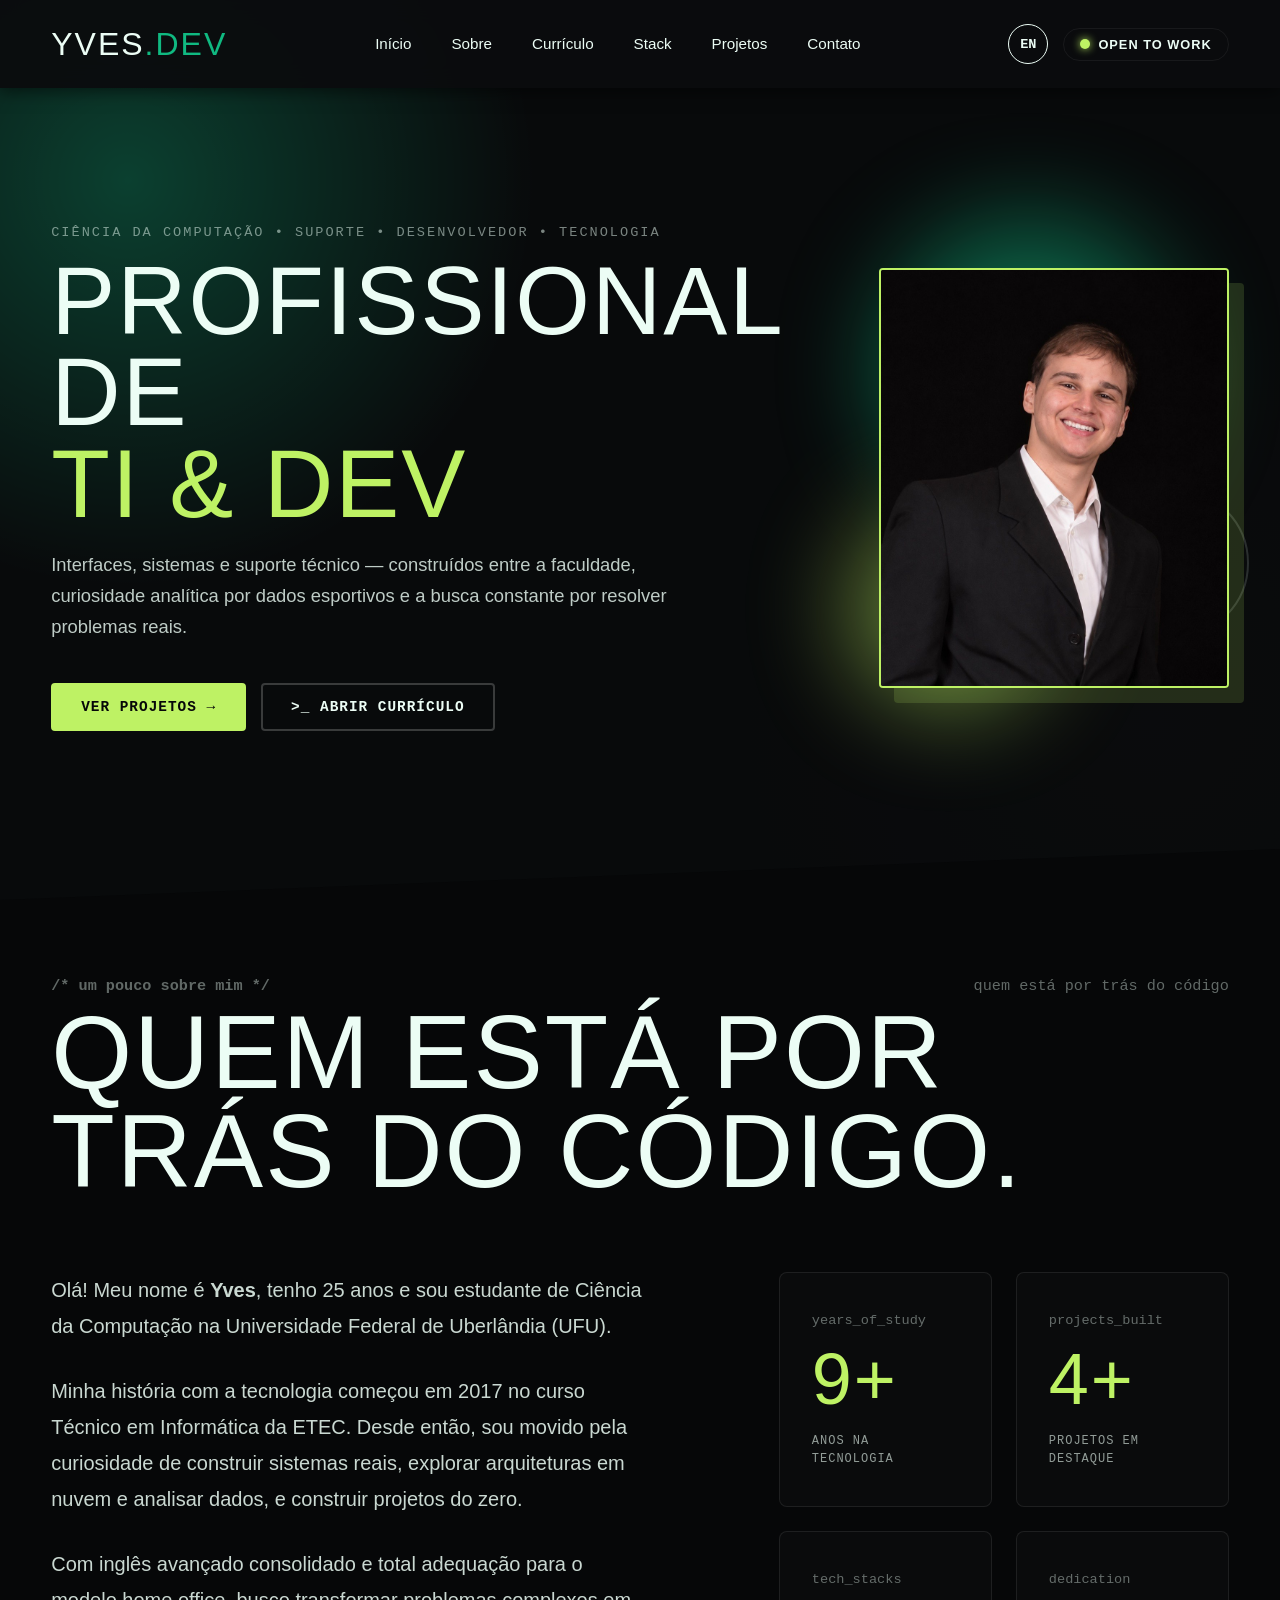
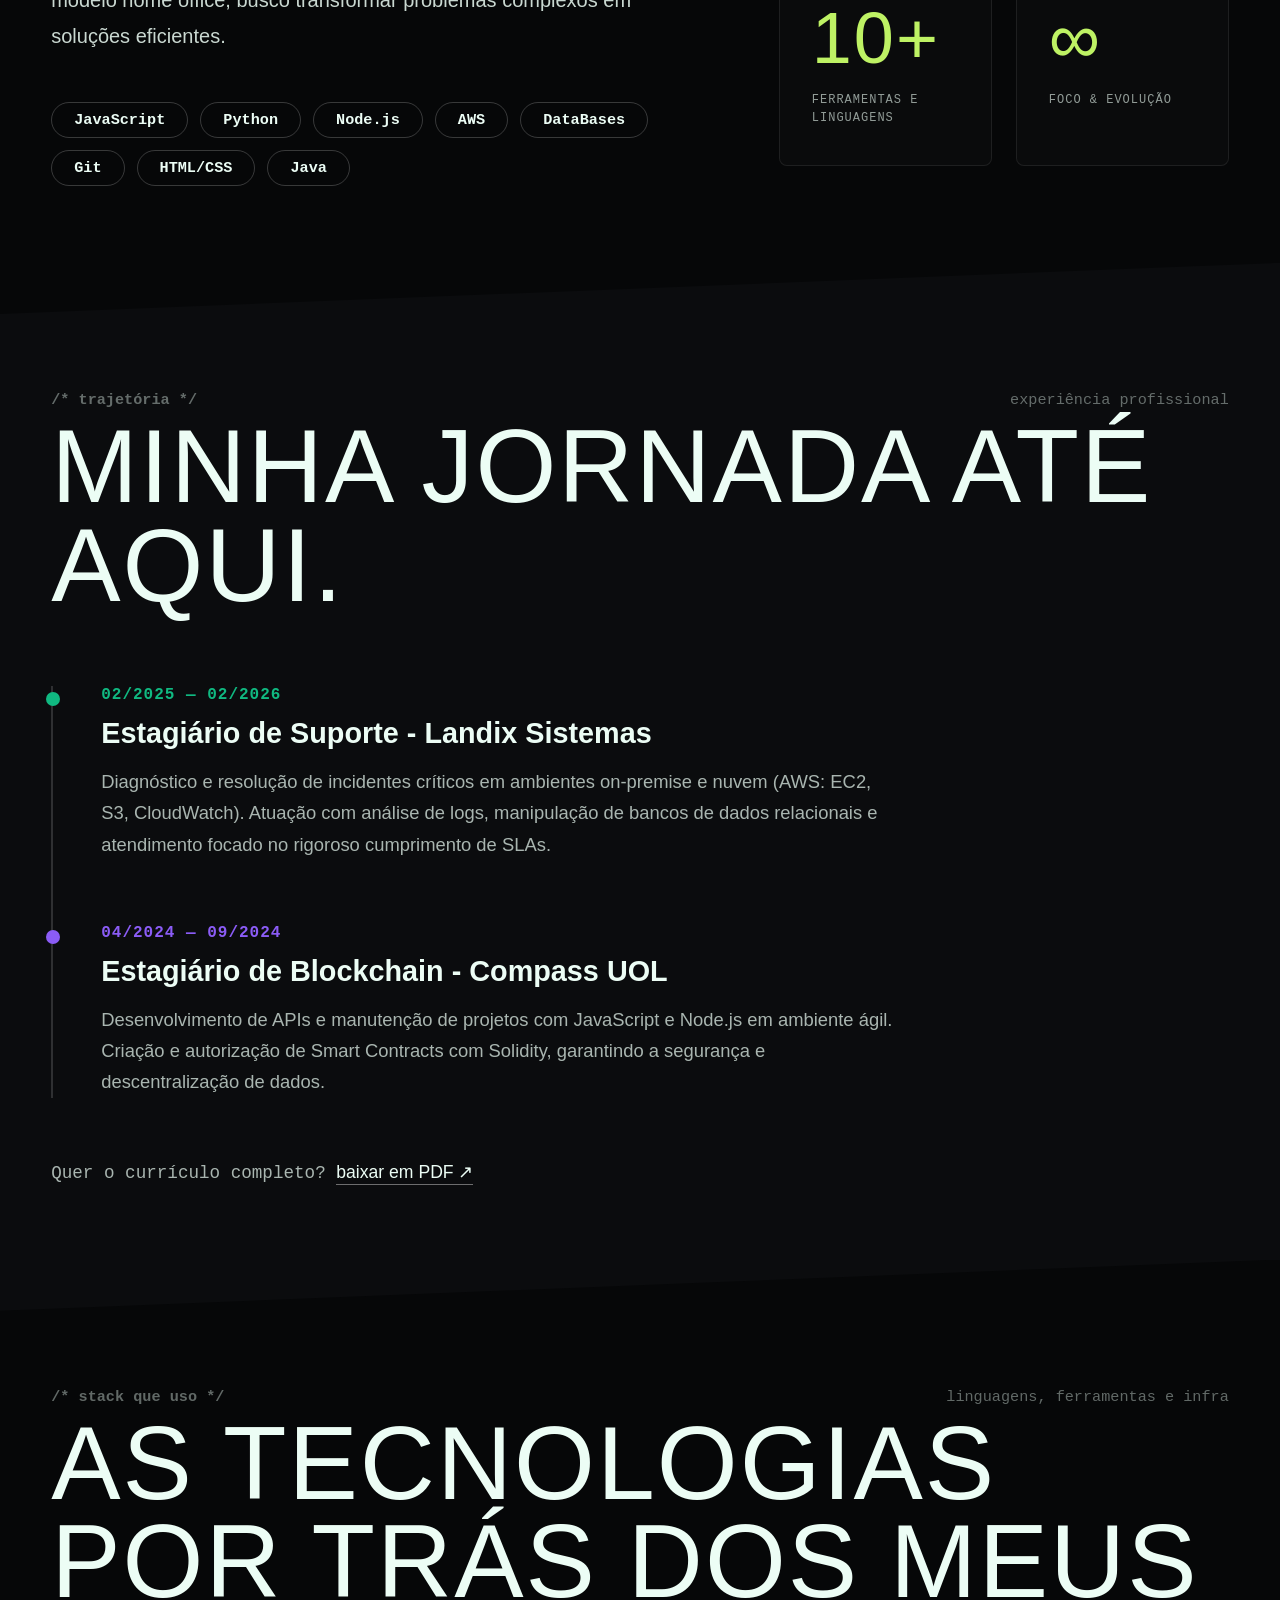
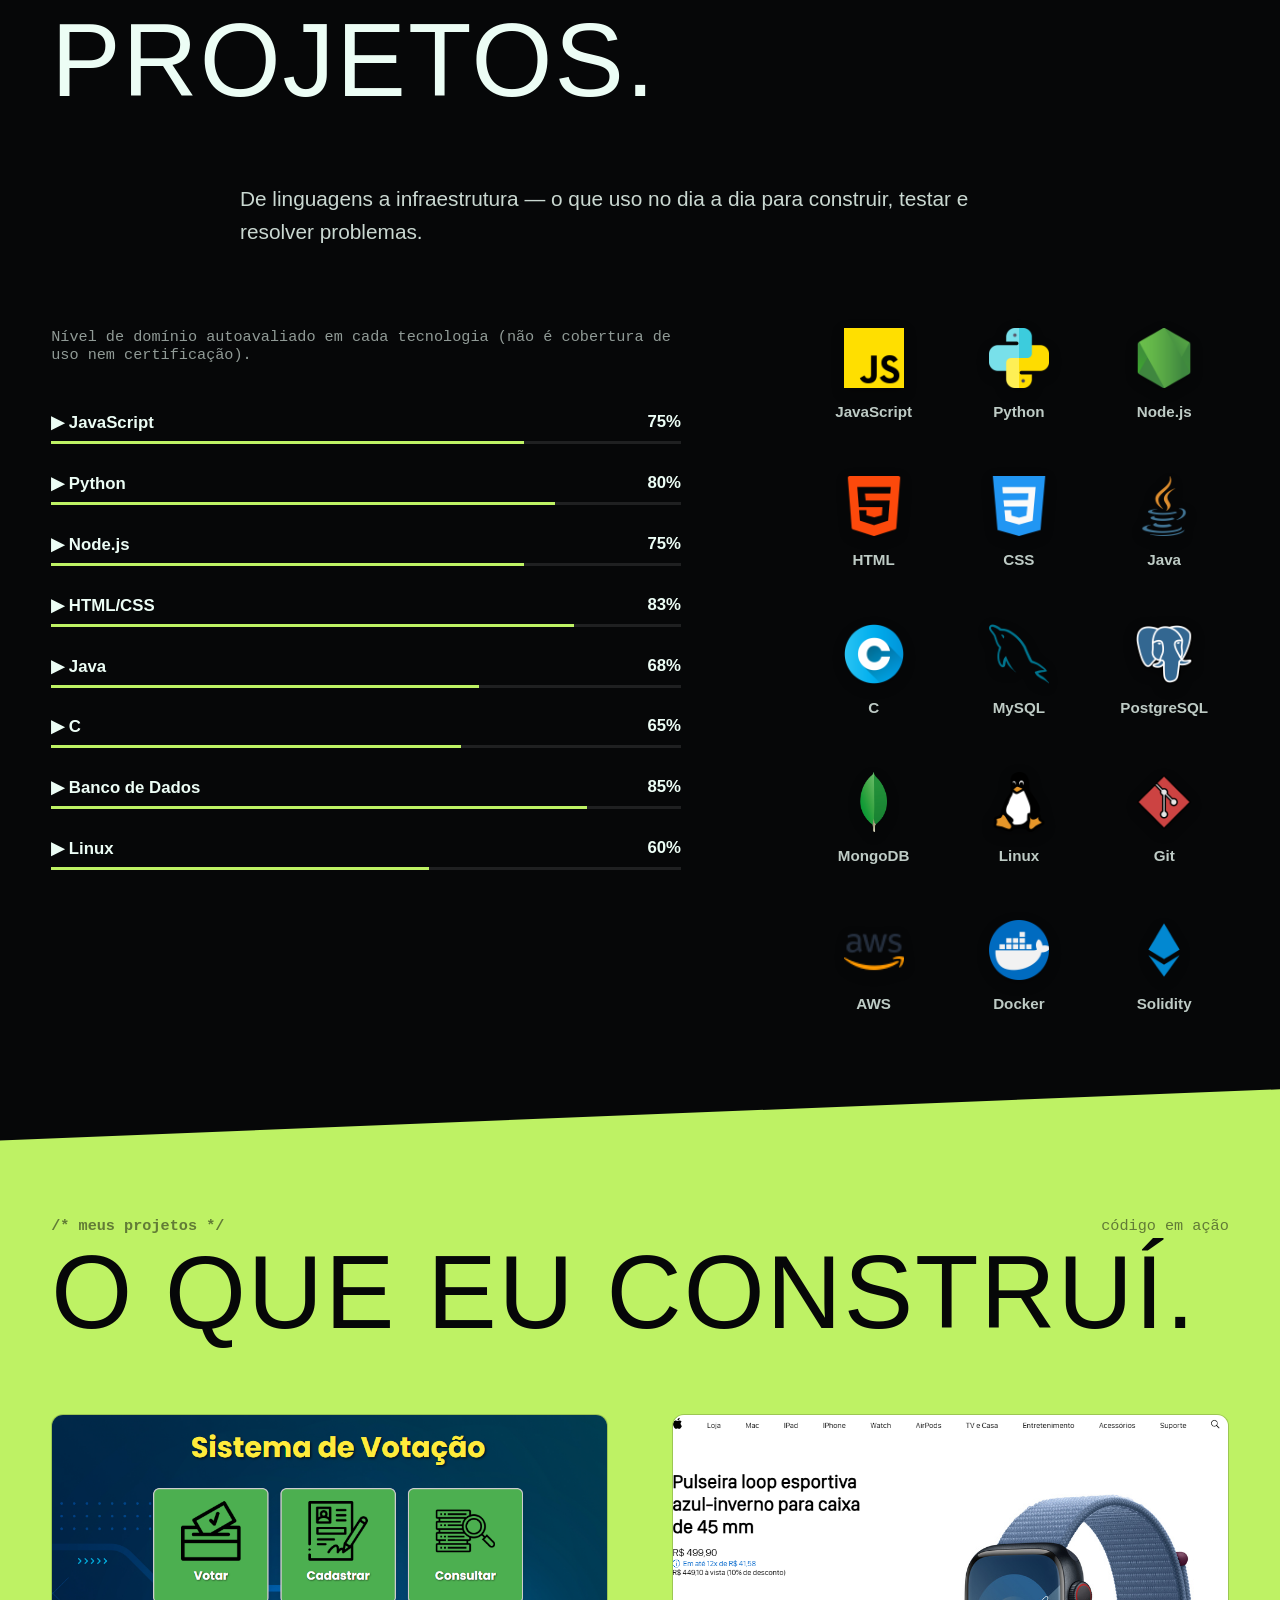
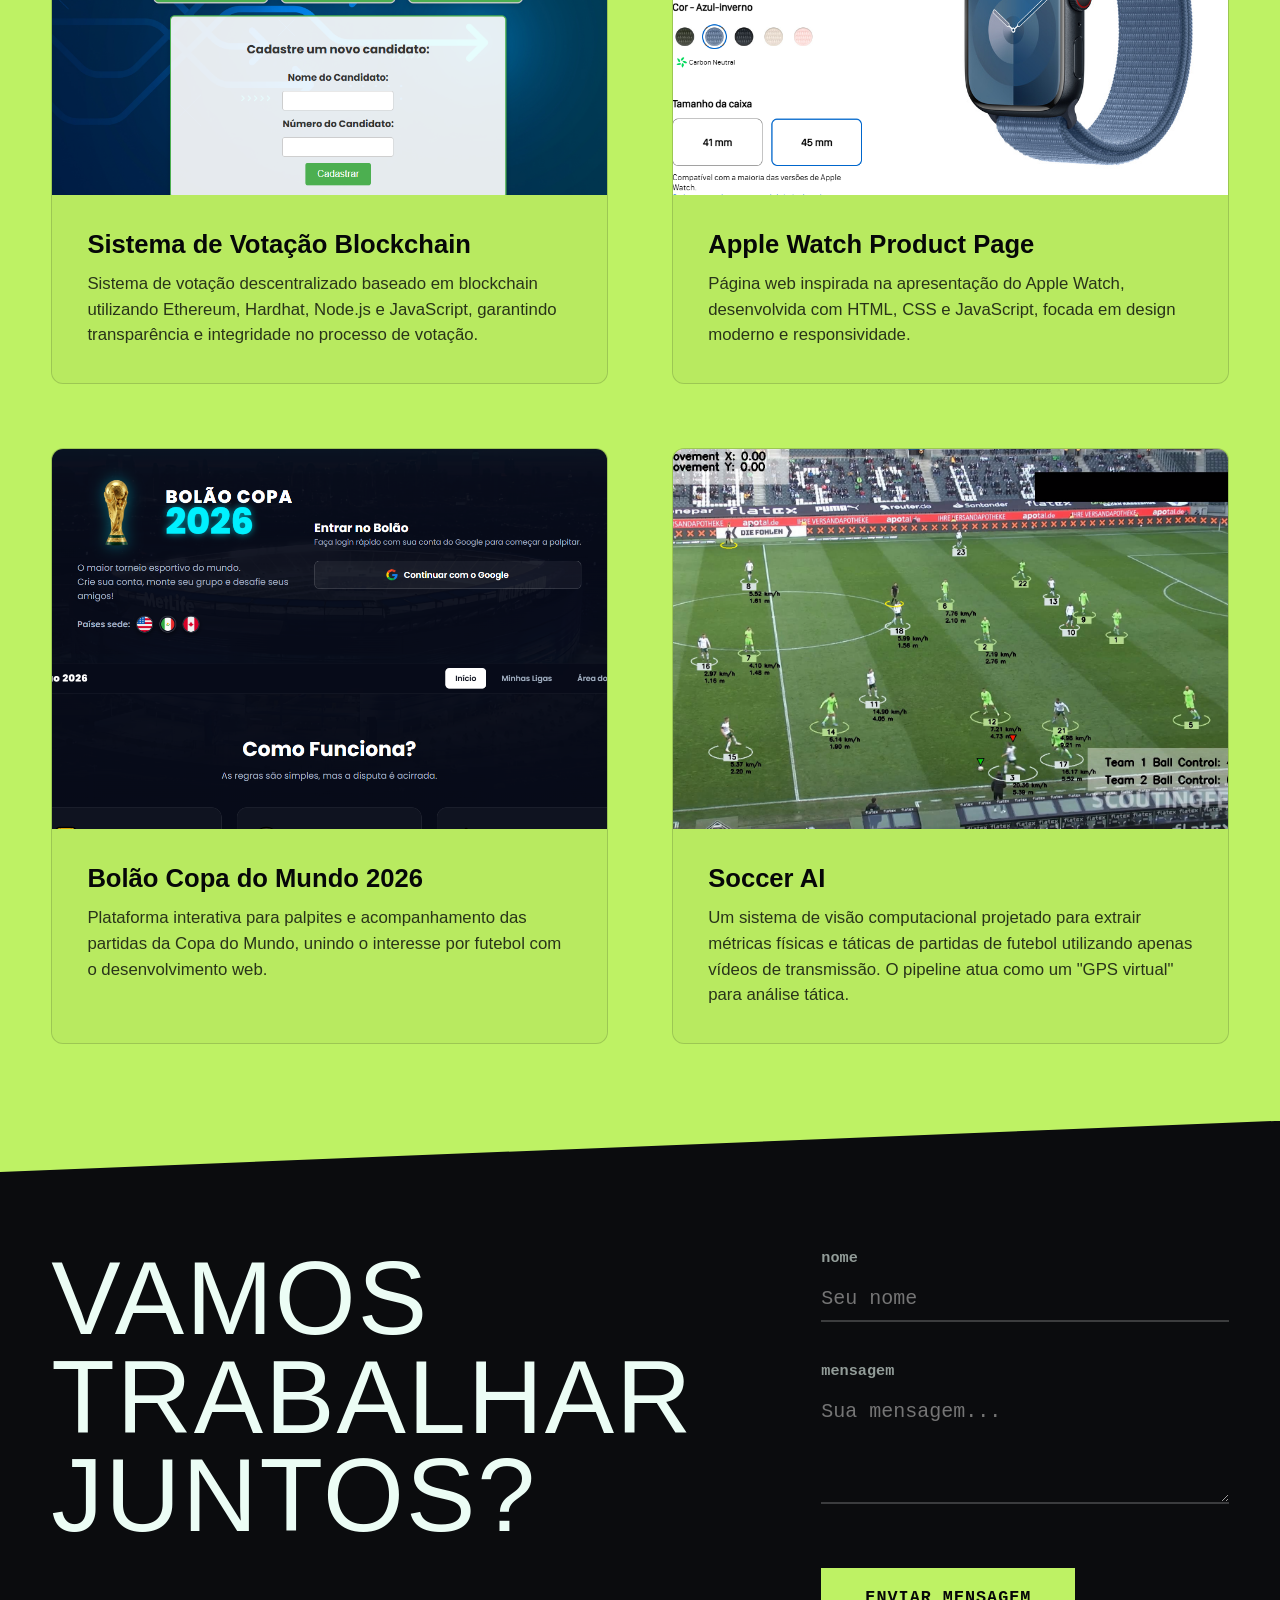
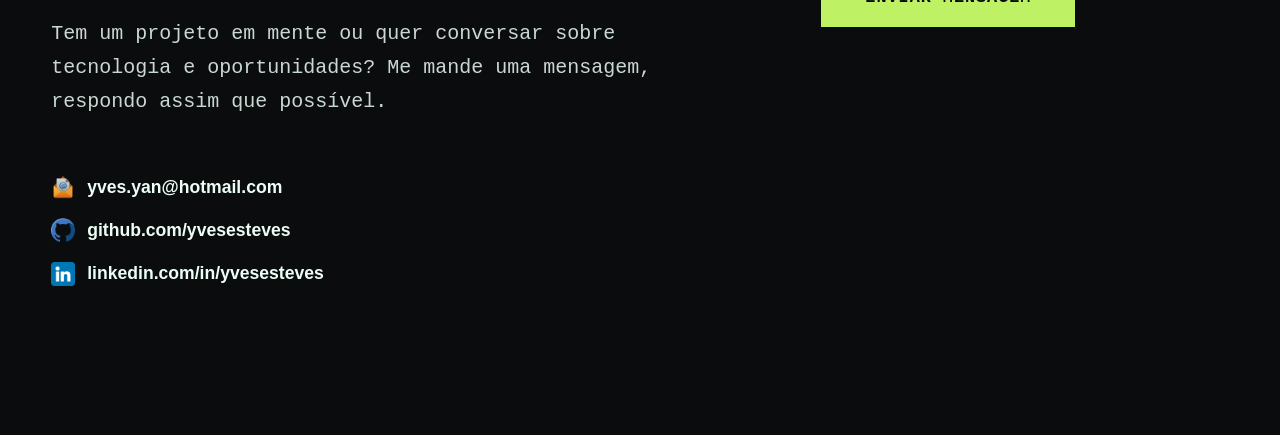
==== commit a3f803cd: "final adjustments" ====
--- a/index.html
+++ b/index.html
@@ -3,6 +3,7 @@
 <head>
     <meta charset="UTF-8">
     <meta name="viewport" content="width=device-width, initial-scale=1.0">
+    <meta name="format-detection" content="telephone=no, date=no, address=no">
     <link rel="stylesheet" href="style.css">
     <title>Yves | Portfólio</title>
     <link rel="icon" type="image/png" href="./img/portfolio.png">
@@ -71,7 +72,7 @@
                     Olá! Meu nome é <strong>Yves</strong>, tenho 25 anos e sou estudante de Ciência da Computação na Universidade Federal de Uberlândia (UFU).
                 </p>
                 <p class="sobre-paragrafo">
-                    Minha história com a tecnologia começou em 2017 no curso Técnico em Informática da ETEC. Desde então, sou movido pela curiosidade de construir sistemas reais, explorar arquiteturas em nuvem e analisar dados — incluindo projetos focados em métricas de desempenho aplicadas ao futebol.
+                    Minha história com a tecnologia começou em 2017 no curso Técnico em Informática da ETEC. Desde então, sou movido pela curiosidade de construir sistemas reais, explorar arquiteturas em nuvem e analisar dados, e construir projetos do zero.
                 </p>
                 <p class="sobre-paragrafo">
                     Com inglês avançado consolidado e total adequação para o modelo home office, busco transformar problemas complexos em soluções eficientes.
@@ -288,9 +289,24 @@
                     Tem um projeto em mente ou quer conversar sobre tecnologia e oportunidades? Me mande uma mensagem, respondo assim que possível.
                 </p>
                 <div class="links-diretos">
-                    <p>✉ yves.yan@hotmail.com</p>
-                    <p>🌐 github.com/yvesesteves</p>
-                    <p>💼 linkedin.com/in/yvesesteves</p>
+                    <p>
+                        <a href="mailto:yves.yan@hotmail.com" class="link-contato">
+                            <img src="./img/email.png" alt="Ícone Email" class="icone-link">
+                            yves.yan@hotmail.com
+                        </a>
+                    </p>
+                    <p>
+                        <a href="https://github.com/yvesesteves" target="_blank" class="link-contato">
+                            <img src="./img/gtb.png" alt="Ícone GitHub" class="icone-link">
+                            github.com/yvesesteves
+                        </a>
+                    </p>
+                    <p>
+                        <a href="https://linkedin.com/in/yvesesteves" target="_blank" class="link-contato">
+                            <img src="./img/lkn.png" alt="Ícone LinkedIn" class="icone-link">
+                            linkedin.com/in/yvesesteves
+                        </a>
+                    </p>
                 </div>
             </div>
 
--- a/style.css
+++ b/style.css
@@ -24,7 +24,14 @@
 body {
     background-color: var(--escuro);
     color: var(--claro);
+    width: 100%;
     overflow-x: hidden;
+}
+
+/* ajuste para ios (mobile) */
+a[x-apple-data-detectors] {
+    color: inherit !important;
+    text-decoration: none !important;
 }
 
 /* =========================================
@@ -47,11 +54,8 @@
 .slant-top {
     position: relative;
     z-index: 10; 
-    /* Puxa a seção inteira para cima, sobrepondo a anterior */
     margin-top: -4vw; 
-    /* Adiciona padding extra no topo para o corte não engolir o seu texto */
     padding-top: calc(8rem + 4vw); 
-    /* Faz um corte físico exato na diagonal, sem elementos falsos */
     clip-path: polygon(0 4vw, 100% 0, 100% 100%, 0 100%); 
 }
 
@@ -657,8 +661,8 @@
 
 .projetos-caixa { 
     display: grid; 
-    grid-template-columns: repeat(auto-fit, minmax(500px, 1fr)); 
-    gap: 3rem; 
+    grid-template-columns: repeat(2, 1fr); 
+    gap: 4rem;
     width: 100%; 
 }
 
@@ -686,7 +690,7 @@
 }
 
 .projetos-imagem { 
-    height: 300px; 
+    height: 380px; 
     width: 100%; 
     object-fit: cover; 
     object-position: top; 
@@ -734,11 +738,33 @@
 }
 
 .links-diretos p { 
+    display: flex; 
+    align-items: center;
     font-family: monospace; 
     font-size: 1.1rem; 
     font-weight: bold; 
     margin-bottom: 1.2rem; 
     color: var(--claro); 
+}
+
+.link-contato {
+    display: flex;
+    align-items: center;
+    gap: 12px; 
+    color: var(--claro);
+    text-decoration: none; 
+    transition: all 0.3s ease;
+}
+
+.link-contato:hover {
+    color: var(--destaque); 
+    transform: translateX(8px);
+}
+
+.icone-link {
+    width: 24px;
+    height: 24px;
+    object-fit: contain;
 }
 
 .formulario-linhas { 
@@ -852,11 +878,17 @@
         gap: 1.2rem; 
         flex-wrap: wrap; 
     }
+
+    .nav-extras {
+        justify-content: center;
+        width: 100%;
+        margin-top: 5px;
+    }
     
     .cabecalho { 
-        flex-direction: column-reverse; 
+        flex-direction: column; 
         text-align: center; 
-        padding-top: 180px; 
+        padding-top: 260px; 
         gap: 2.5rem; 
     }
     
@@ -868,16 +900,17 @@
     .hero-botoes { 
         justify-content: center; 
         flex-wrap: wrap; 
+        gap: 10px;
     }
     
     .foto-perfil { 
-        width: 240px; 
-        height: 290px; 
+        width: 220px; 
+        height: 270px; 
     }
     
     .hero-conteudo h1, 
     .titulo-secao { 
-        font-size: 3.8rem; 
+        font-size: 3.2rem; 
         letter-spacing: 0; 
         margin-bottom: 2rem; 
     }
@@ -940,7 +973,7 @@
     100% { transform: translateY(-200px) translateX(30px); opacity: 0; } /* Some lá em cima */
 }
 
-/* 3. Glitch / Efeito Aberração Cromática no Nome */
+/* 3. Glitch no Nome */
 .glitch-efeito {
     display: inline-block;
     animation: piscar-tv 3s infinite;
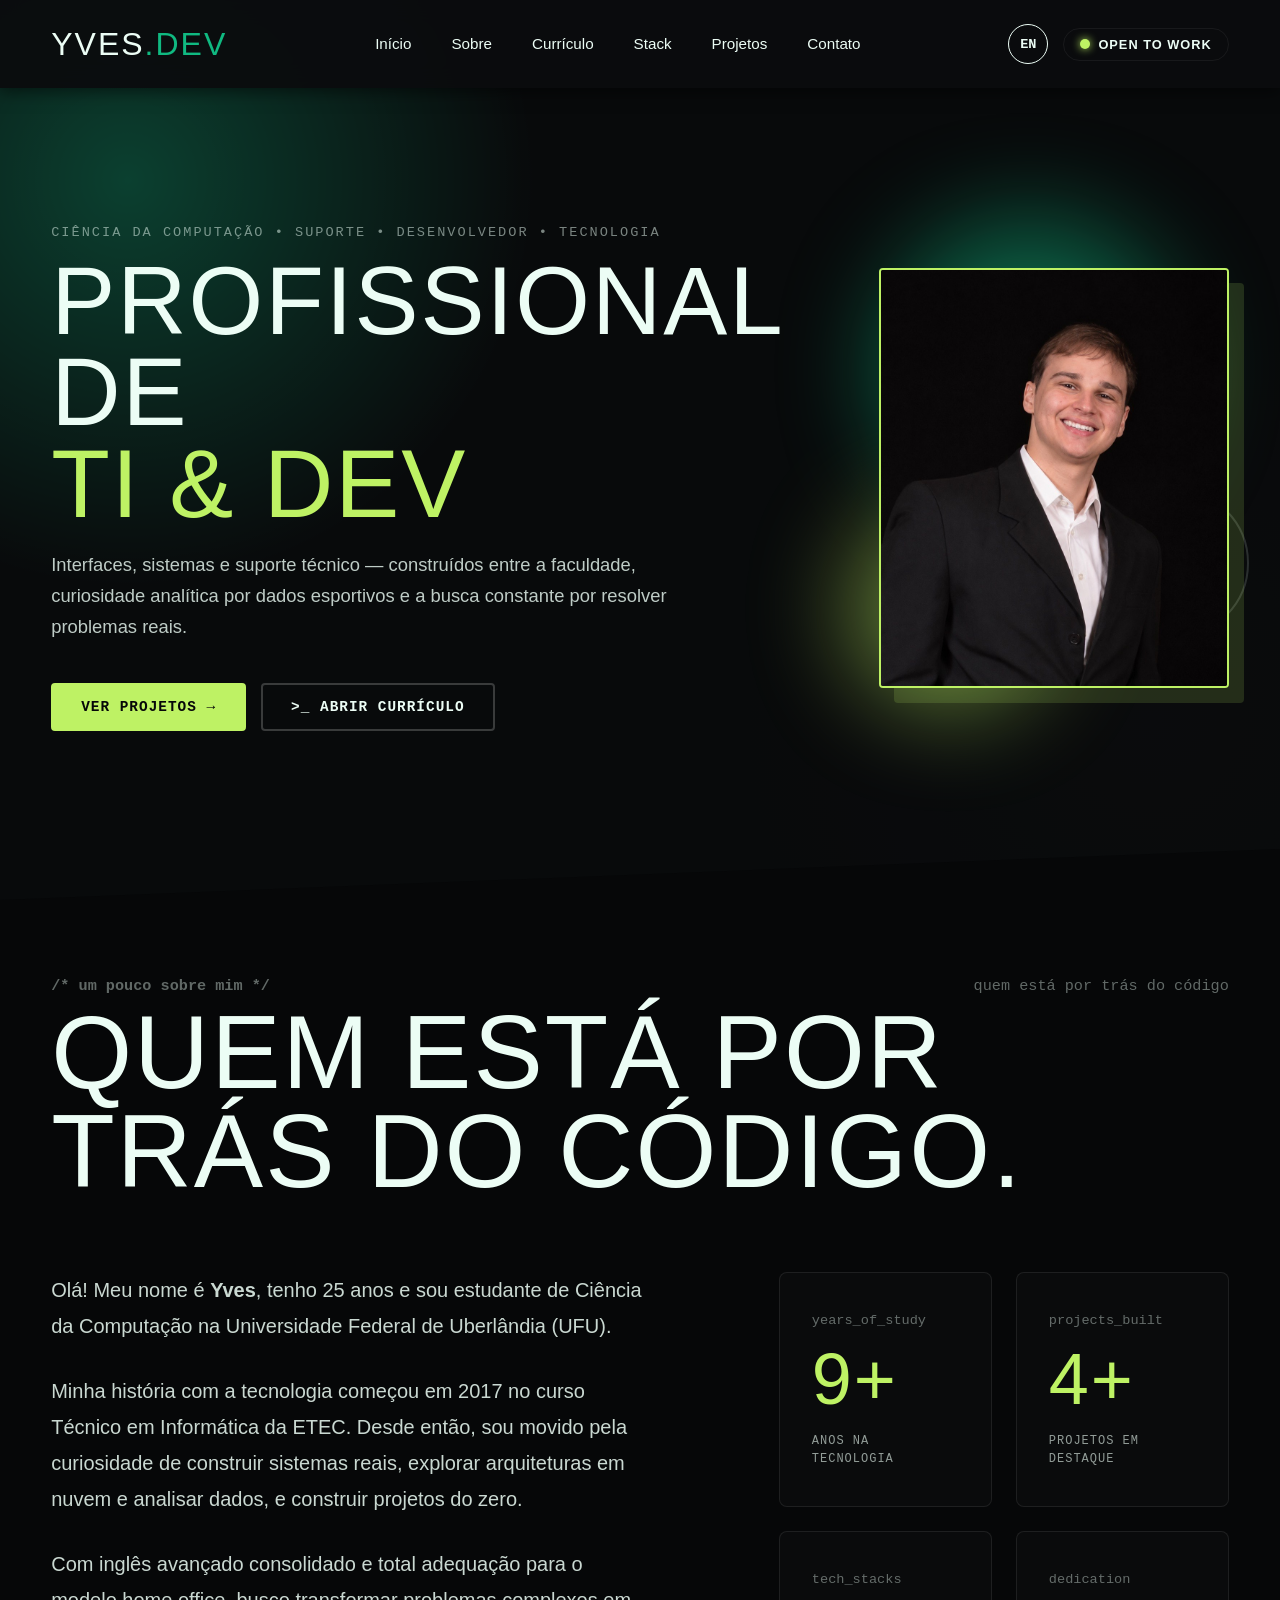
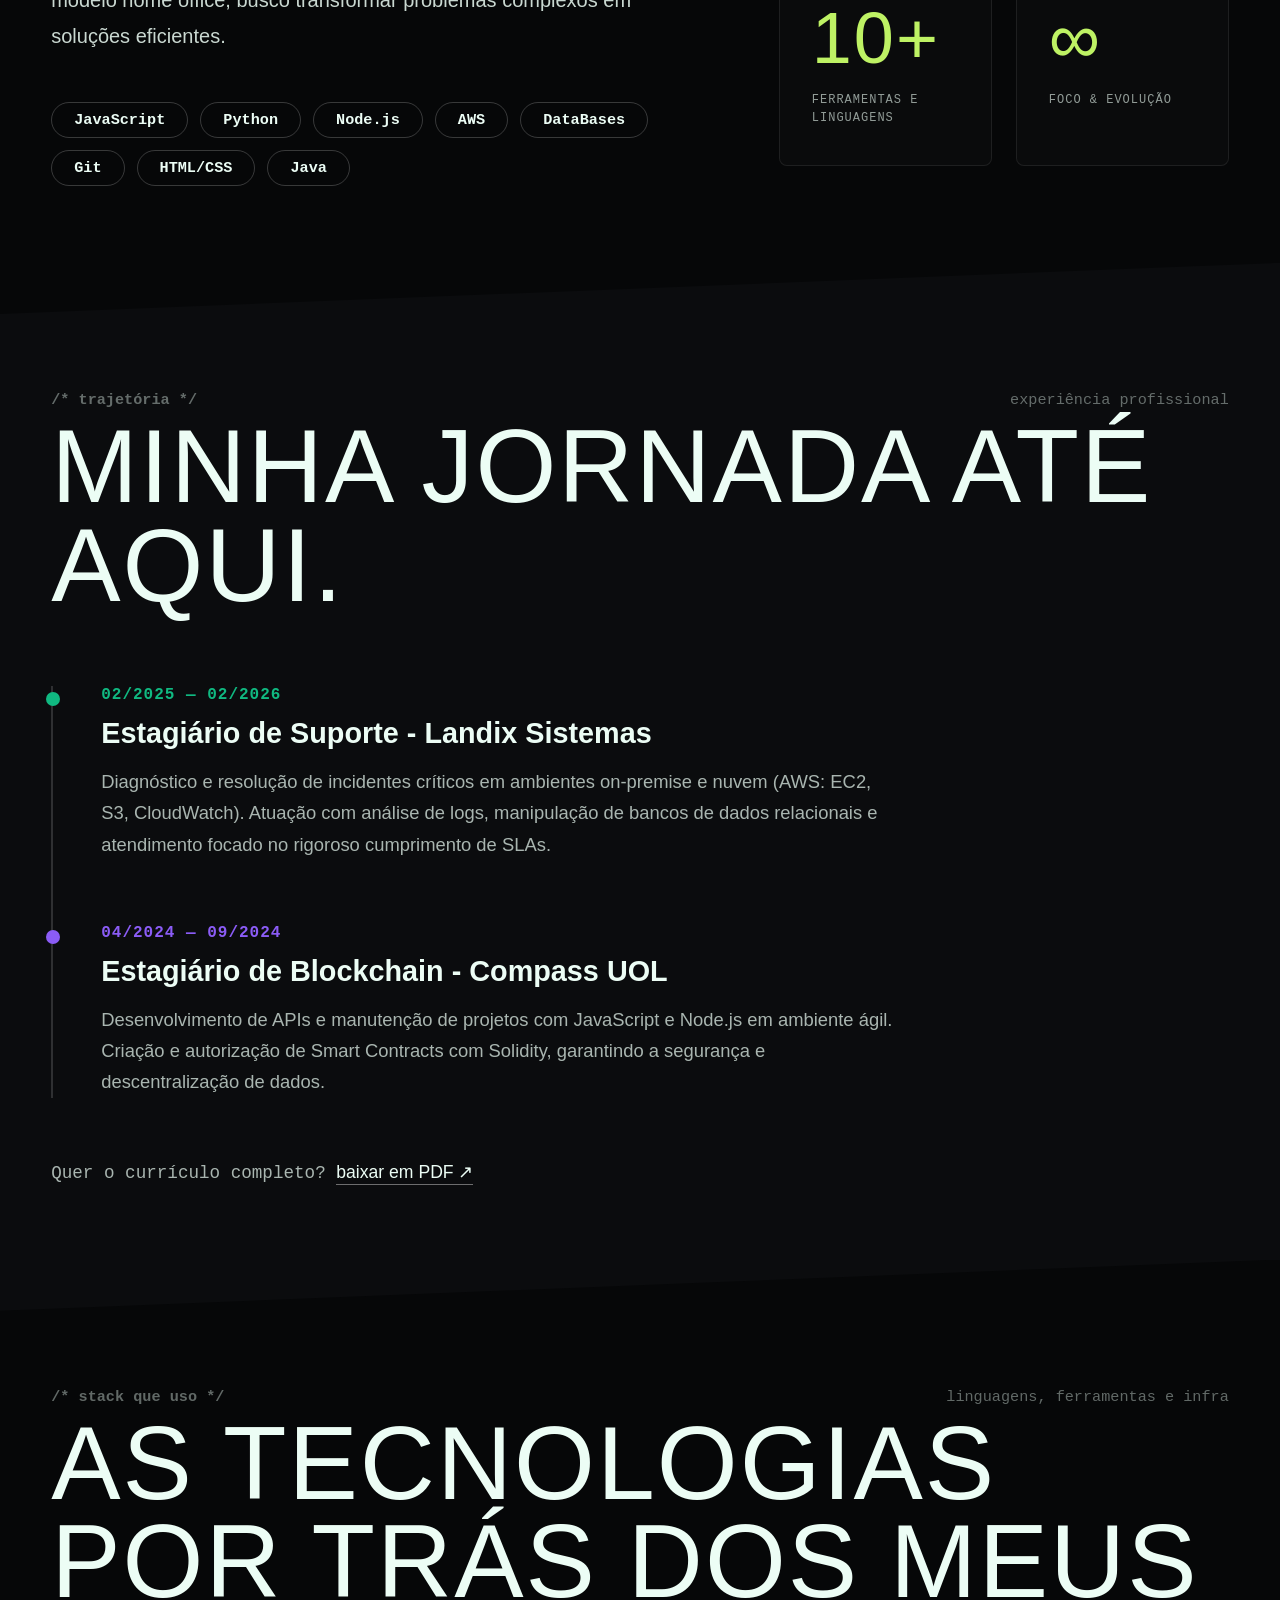
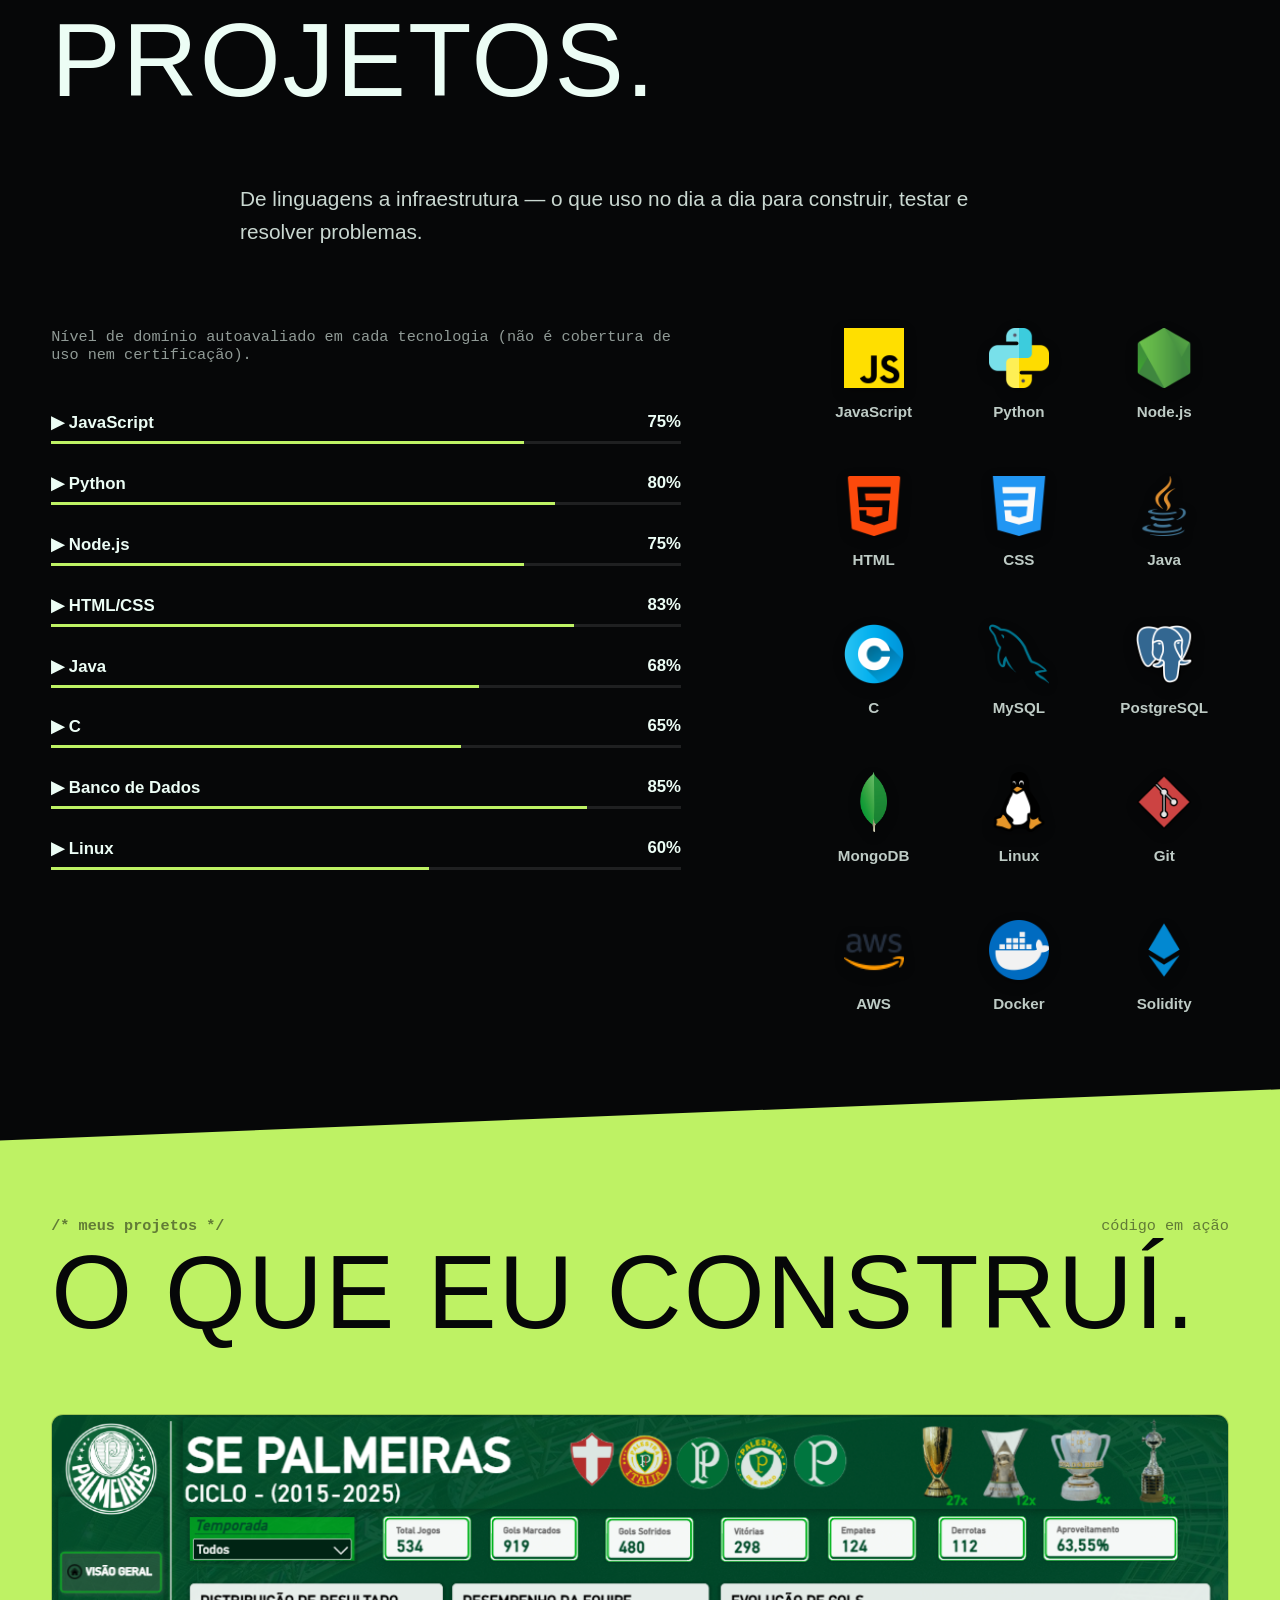
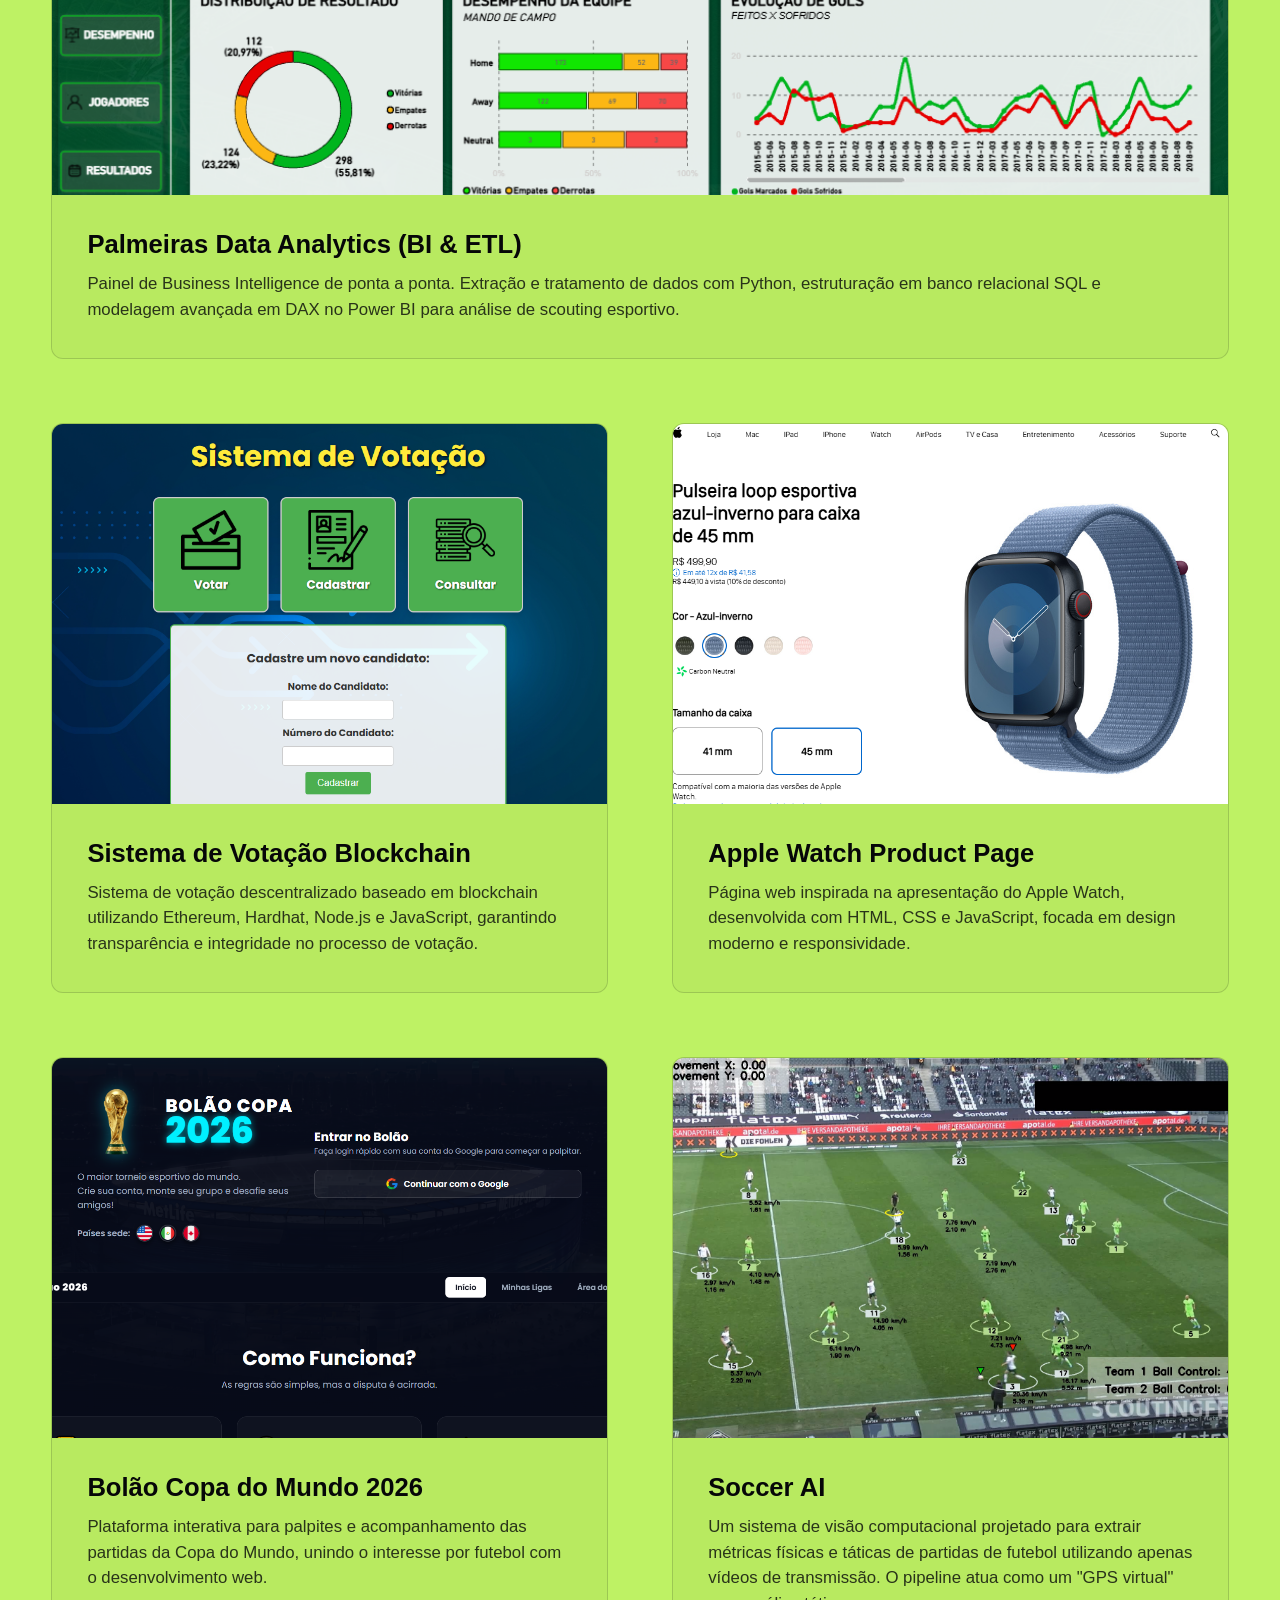
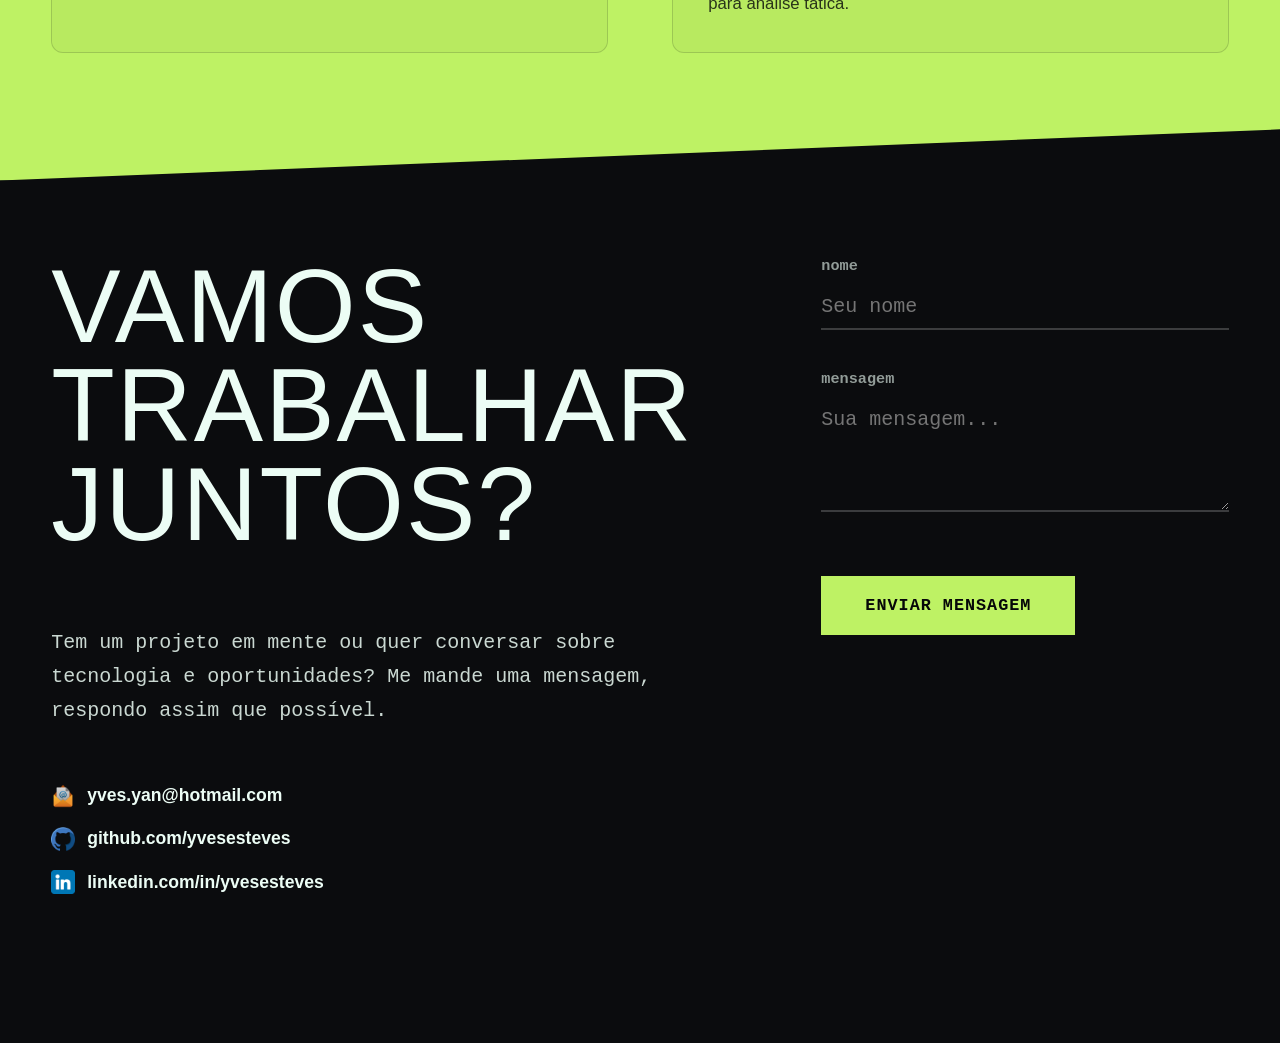
==== commit 6e9c805f: "add new project" ====
--- a/index.html
+++ b/index.html
@@ -238,6 +238,17 @@
         <h2 class="titulo-secao">O QUE EU CONSTRUÍ.</h2>
         
         <div class="projetos-caixa">
+            <!-- PROJETO DESTAQUE: PALMEIRAS DATA ANALYTICS -->
+            <a href="https://github.com/yvesesteves/palmeiras-data-analytics" target="_blank" class="projetos-link projeto-destaque">
+                <div class="projetos-card">
+                    <img src="img/projeto5.png" alt="Palmeiras Data Analytics" class="projetos-imagem">
+                    <div class="caixa-textos-projeto">
+                        <h3 class="info-projetos">Palmeiras Data Analytics (BI & ETL)</h3>
+                        <p class="paragrafo-projetos">Painel de Business Intelligence de ponta a ponta. Extração e tratamento de dados com Python, estruturação em banco relacional SQL e modelagem avançada em DAX no Power BI para análise de scouting esportivo.</p>
+                    </div>
+                </div>
+            </a>
+
             <a href="https://github.com/yvesesteves/Voting-System" target="_blank" class="projetos-link">
                 <div class="projetos-card">
                     <img src="img/projeto1.png" alt="Sistema de Votação Blockchain" class="projetos-imagem">
--- a/style.css
+++ b/style.css
@@ -926,6 +926,10 @@
     .projetos-caixa { 
         grid-template-columns: 1fr; 
     }
+
+    .projetos-imagem { 
+        height: 220px; 
+    }
     
     .stack-icons { 
         grid-template-columns: repeat(2, 1fr); 
@@ -1001,4 +1005,10 @@
         text-shadow: none;
         transform: skew(0deg);
     }
-}+}
+
+/* Opção A: Se a sua .projetos-caixa usa CSS Grid (display: grid;) */
+.projeto-destaque {
+    grid-column: 1 / -1; 
+}
+
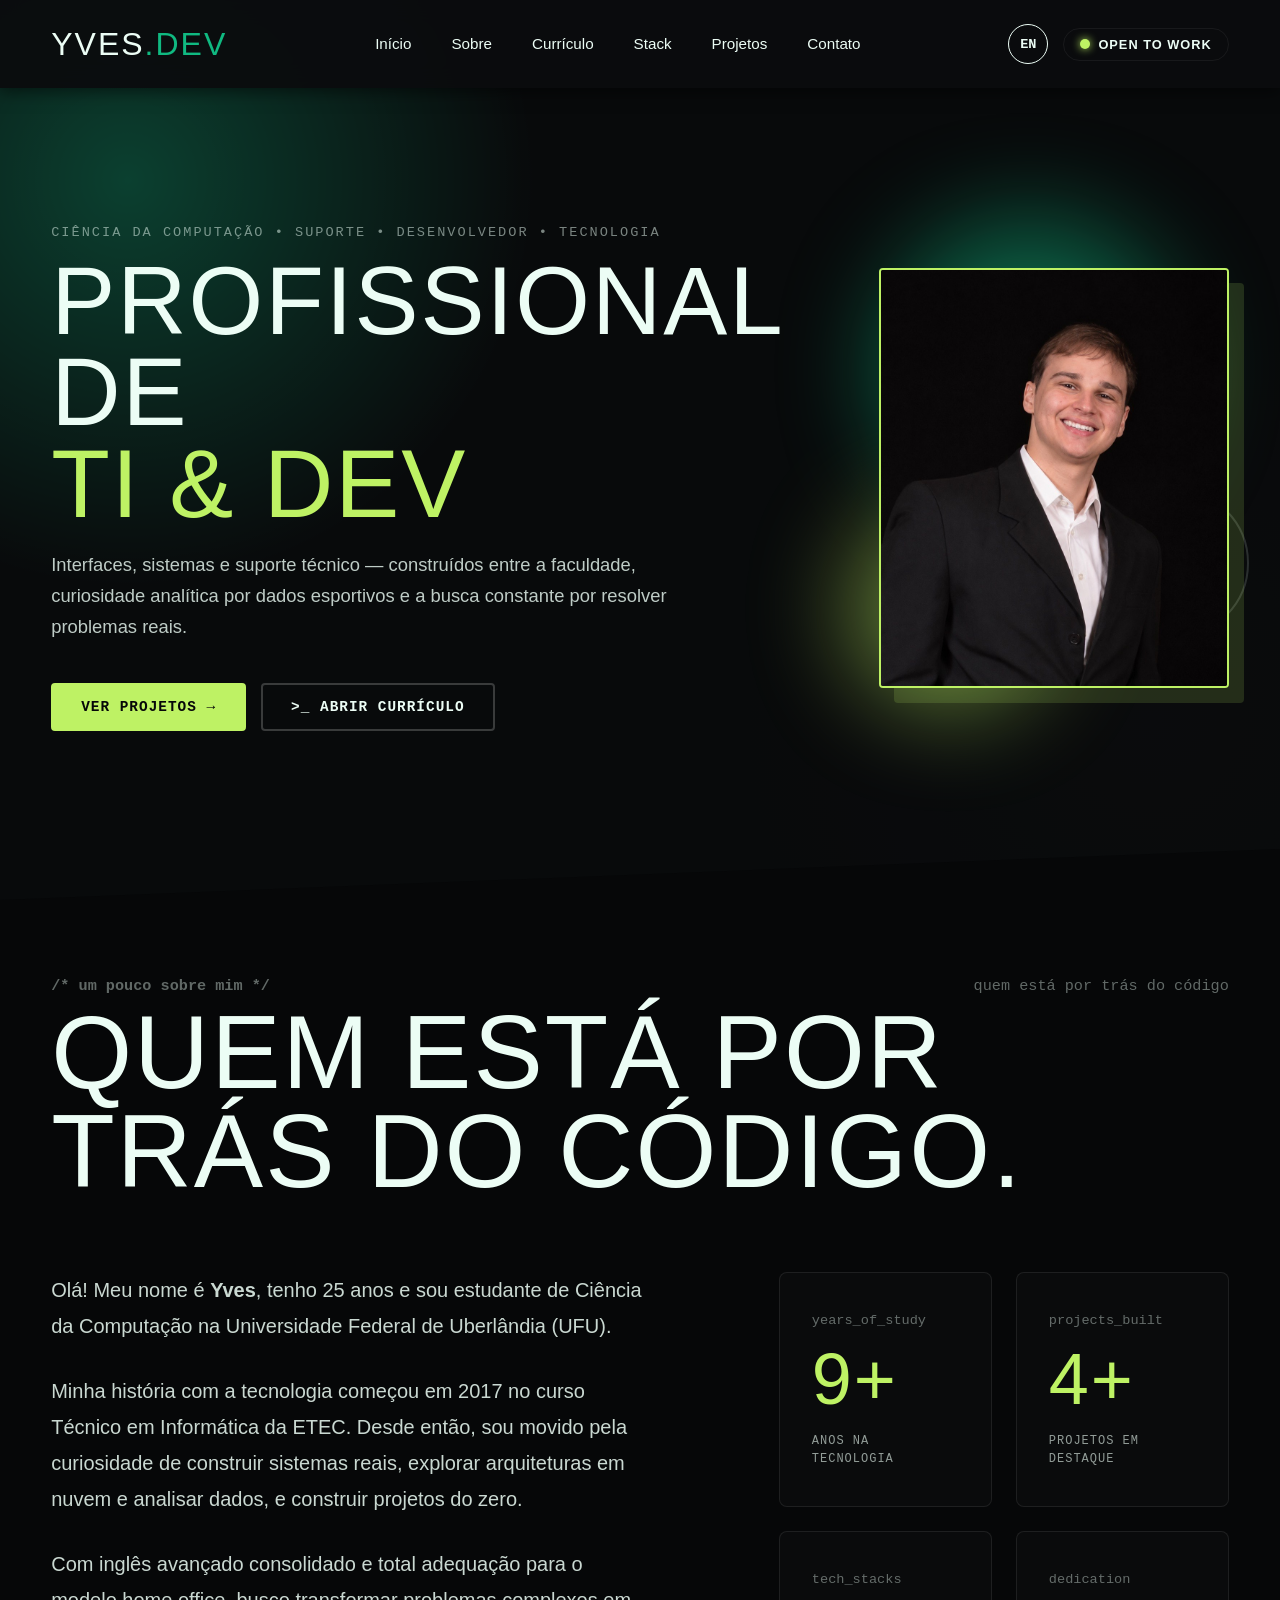
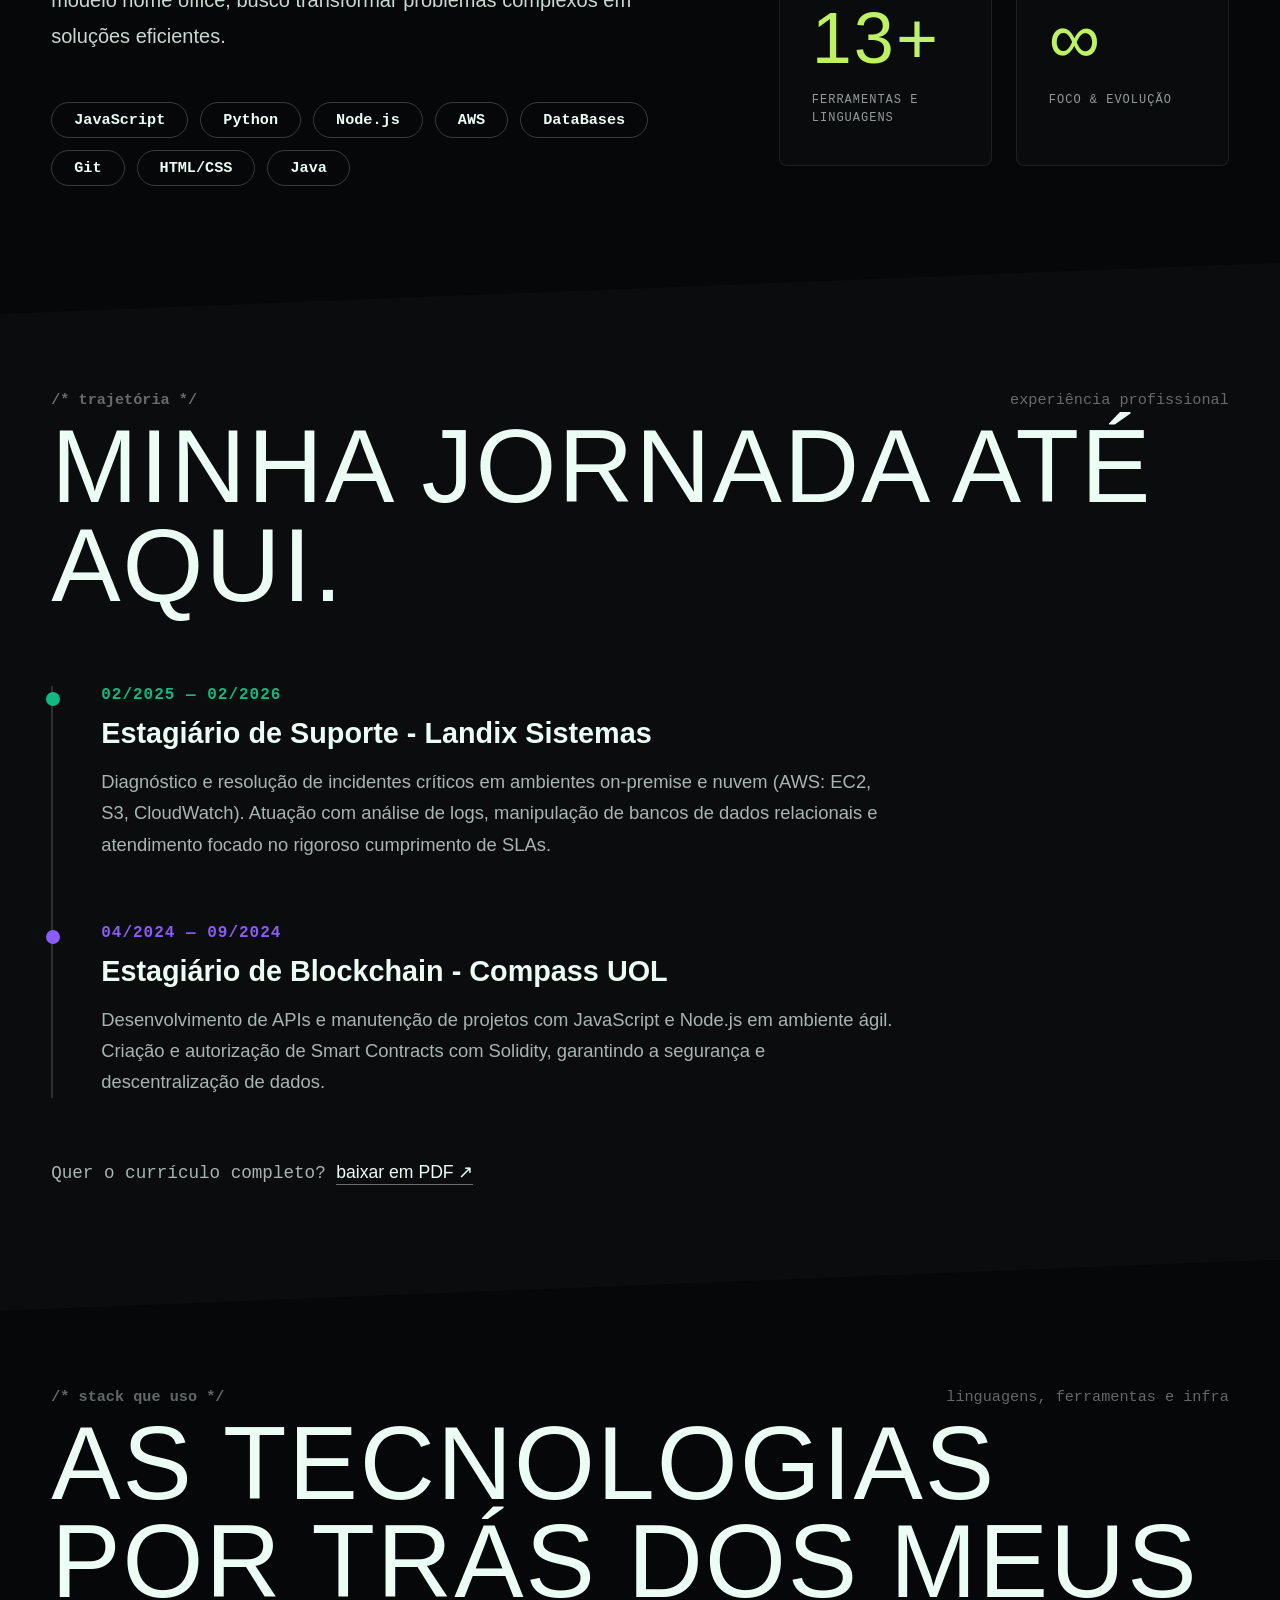
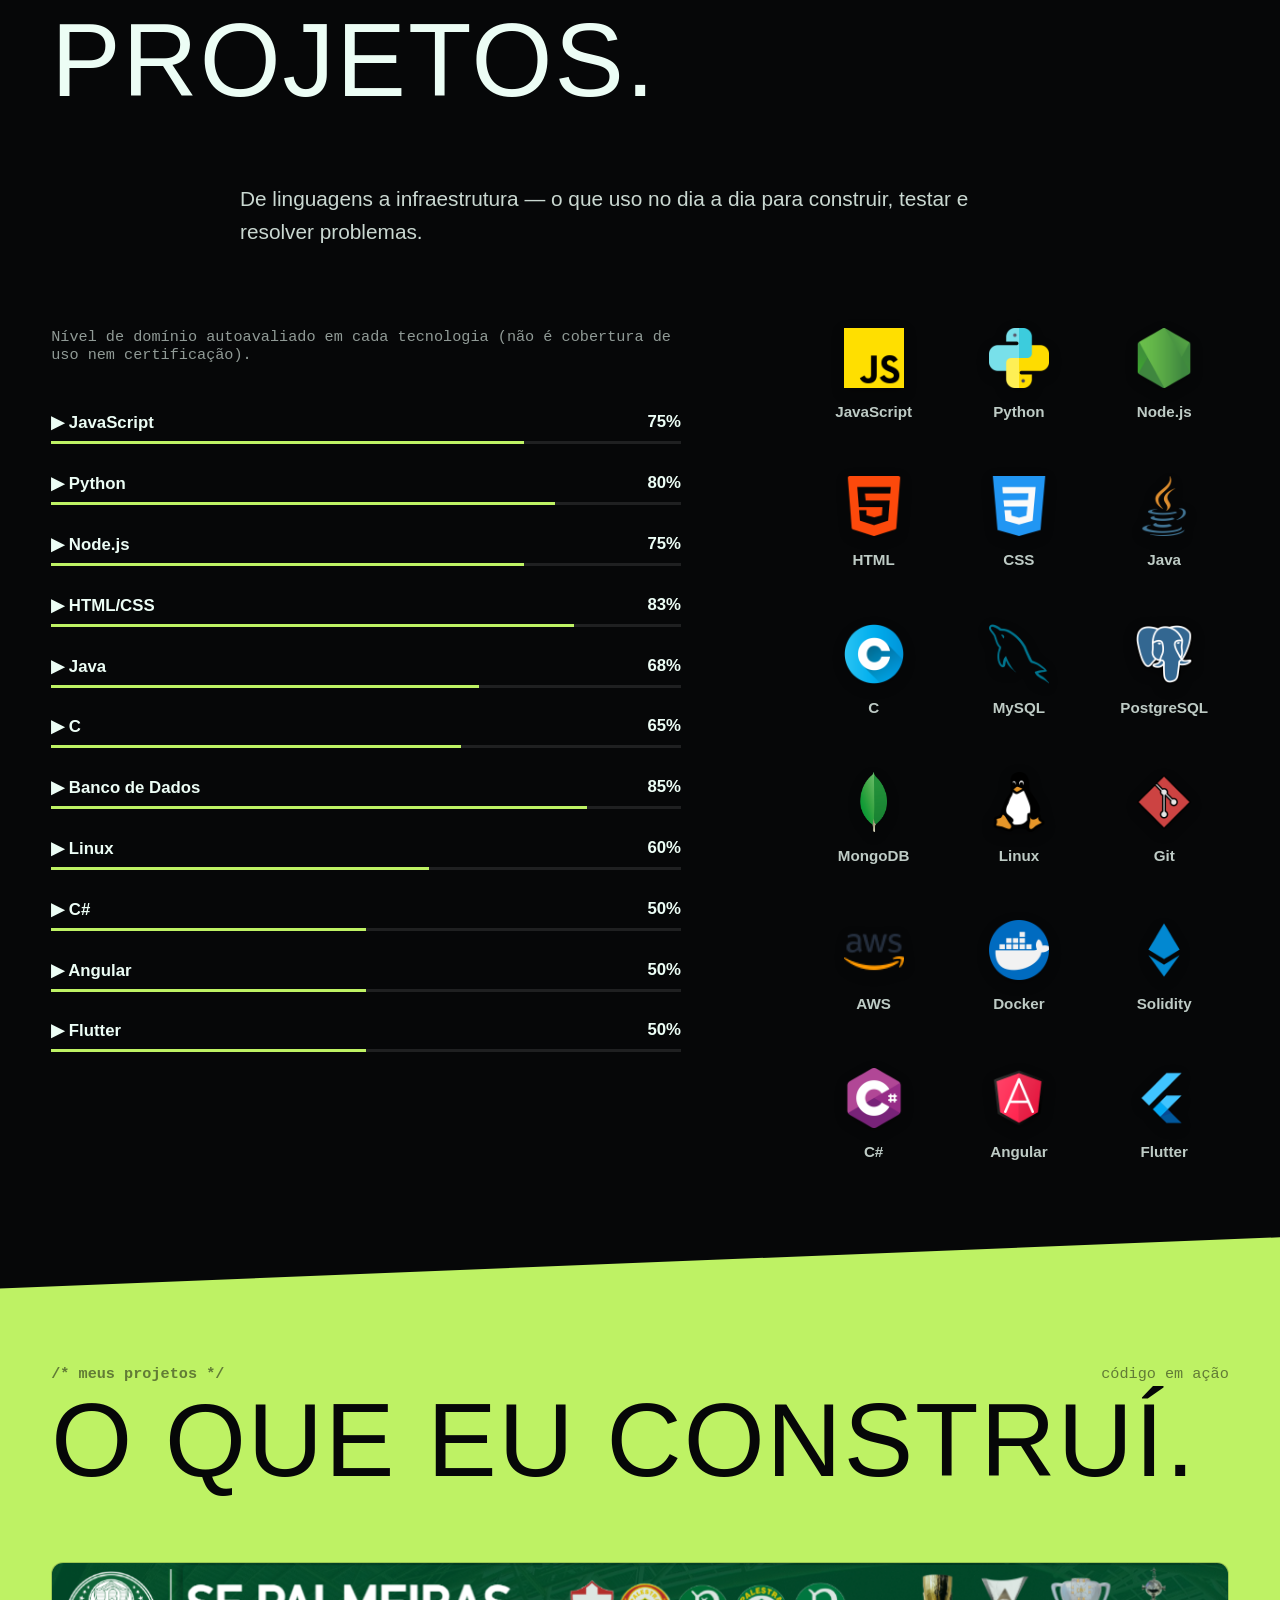
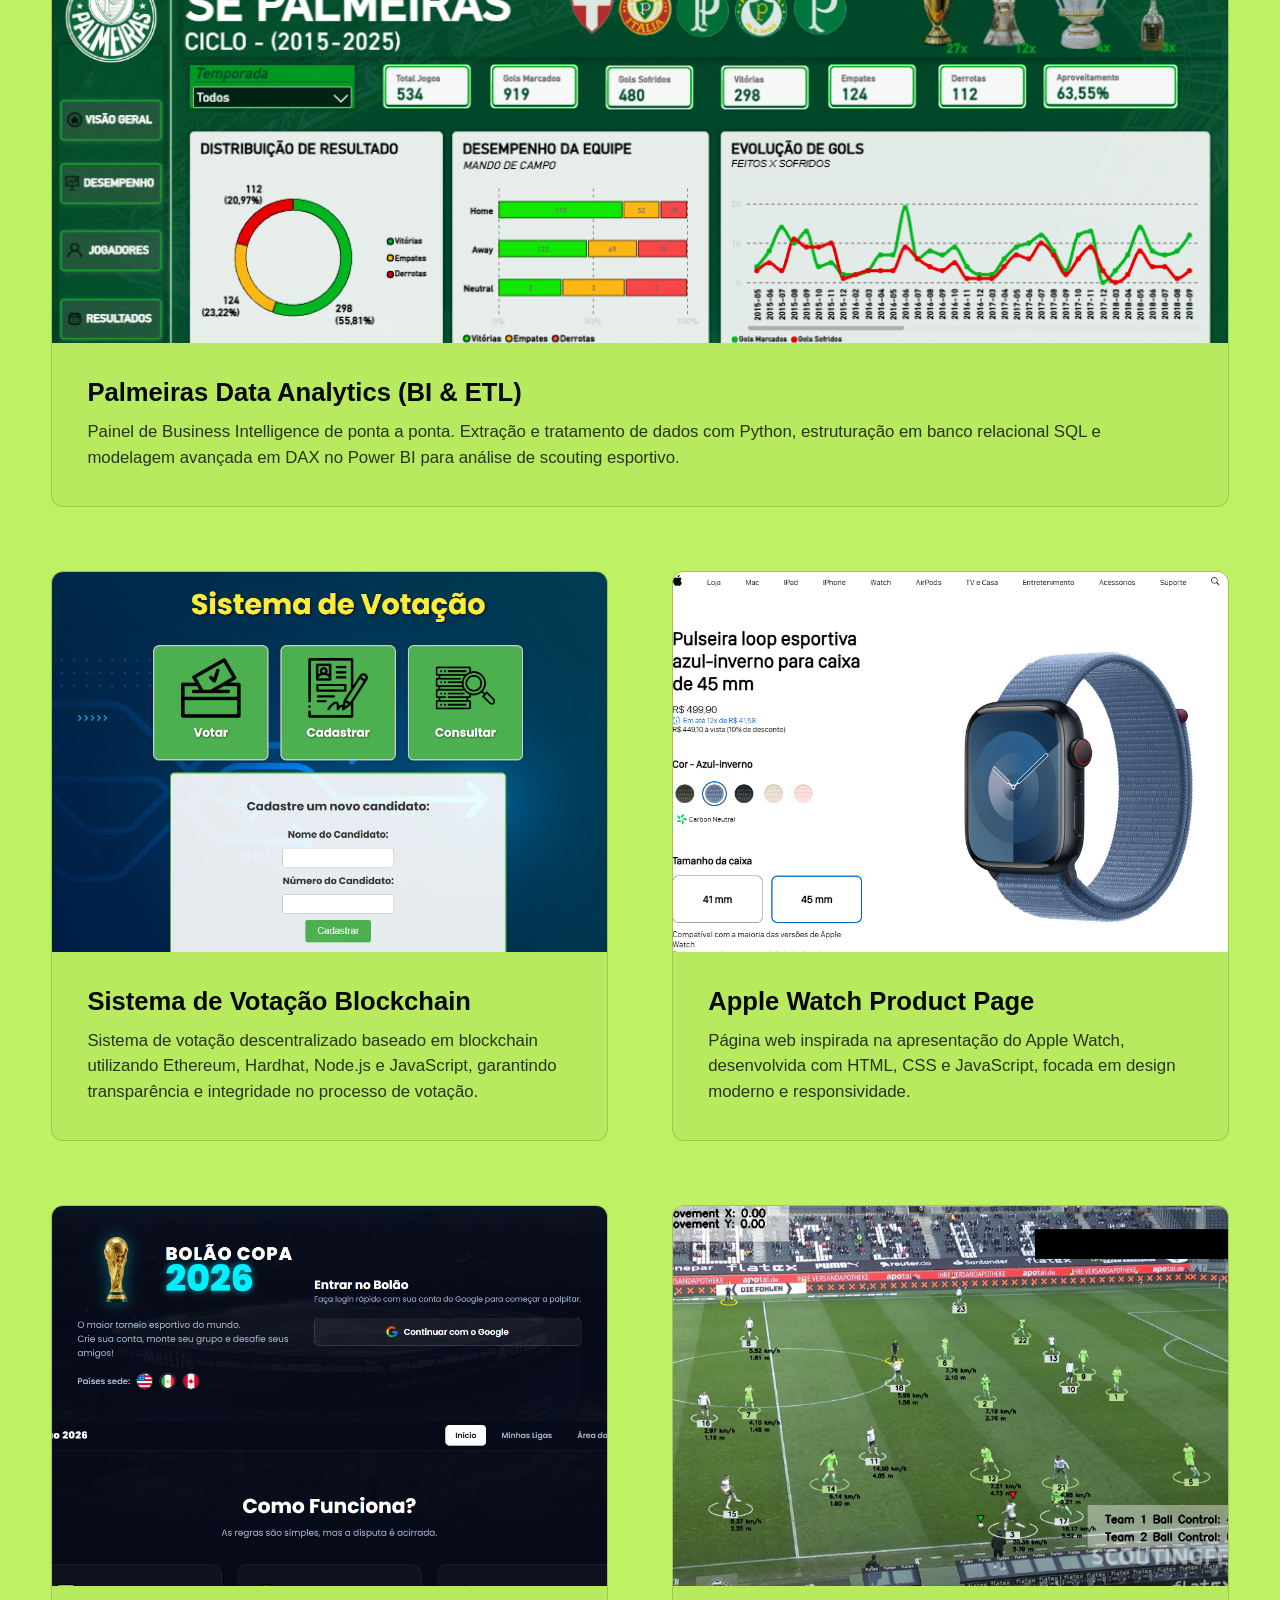
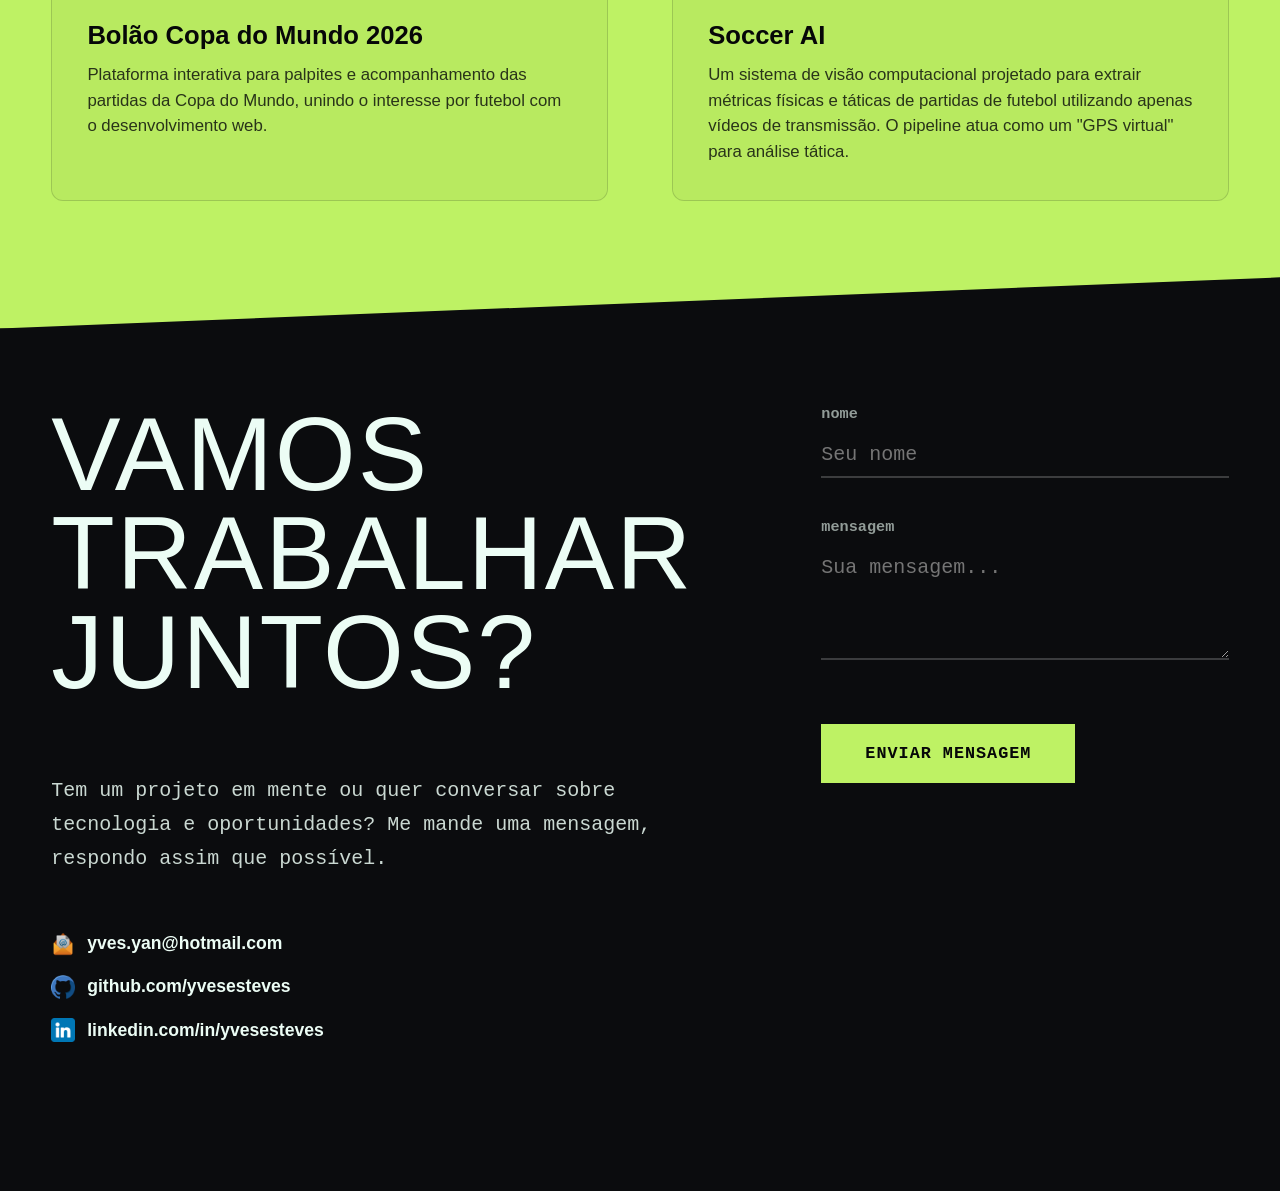
==== commit f4f72516: "add new stacks" ====
--- a/index.html
+++ b/index.html
@@ -34,7 +34,7 @@
         </div>
     </nav>
 
-    <!-- CABEÇALHO (HERO) - Fundo Escuro Padrão -->
+    <!-- CABEÇALHO (HERO) -->
     <main id="inicio" class="cabecalho">
         <div class="hero-conteudo">
             <p class="hero-tags">CIÊNCIA DA COMPUTAÇÃO • SUPORTE • DESENVOLVEDOR • TECNOLOGIA</p>
@@ -57,7 +57,7 @@
         </div>
     </main>
 
-    <!-- SOBRE MIM - Fundo Mais Escuro + Corte Diagonal -->
+    <!-- SOBRE MIM -->
     <section id="sobre" class="secao-padrao bg-mais-escuro slant-top">
         <div class="secao-header">
             <p class="comentario-codigo">/* um pouco sobre mim */</p>
@@ -103,7 +103,7 @@
                 </div>
                 <div class="stat-card">
                     <span class="stat-label">tech_stacks</span>
-                    <span class="stat-value">10+</span>
+                    <span class="stat-value">13+</span>
                     <span class="stat-desc">FERRAMENTAS E LINGUAGENS</span>
                 </div>
                 <div class="stat-card">
@@ -115,7 +115,7 @@
         </div>
     </section>
 
-    <!-- TRAJETÓRIA / CURRÍCULO - Fundo Escuro Padrão + Corte Diagonal -->
+    <!-- TRAJETÓRIA / CURRÍCULO -->
     <section id="jornada" class="secao-padrao bg-escuro slant-top">
         <div class="secao-header">
             <p class="comentario-codigo">/* trajetória */</p>
@@ -151,7 +151,7 @@
         </div>
     </section>
 
-    <!-- STACK / TECNOLOGIAS - Fundo Mais Escuro + Corte Diagonal -->
+    <!-- STACK / TECNOLOGIAS -->
     <section id="stack" class="secao-padrao bg-mais-escuro slant-top">
         <div class="secao-header">
             <p class="comentario-codigo">/* stack que uso */</p>
@@ -206,29 +206,52 @@
                     <div class="bar-info"><span class="bar-name">▶ Linux</span><span class="bar-pct">60%</span></div>
                     <div class="bar-bg"><div class="bar-fill" style="width: 60%;"></div></div>
                 </div>
+
+                <div class="bar-item">
+                    <div class="bar-info"><span class="bar-name">▶ C#</span><span class="bar-pct">50%</span></div>
+                    <div class="bar-bg"><div class="bar-fill" style="width: 50%;"></div></div>
+                </div>
+                
+                <div class="bar-item">
+                    <div class="bar-info"><span class="bar-name">▶ Angular</span><span class="bar-pct">50%</span></div>
+                    <div class="bar-bg"><div class="bar-fill" style="width: 50%;"></div></div>
+                </div>
+
+                <div class="bar-item">
+                    <div class="bar-info"><span class="bar-name">▶ Flutter</span><span class="bar-pct">50%</span></div>
+                    <div class="bar-bg"><div class="bar-fill" style="width: 50%;"></div></div>
+                </div>
             </div>
 
             <div class="stack-icons">
                 <div class="icon-item"><img src="./img/js.png" alt="JavaScript"><span>JavaScript</span></div>
                 <div class="icon-item"><img src="./img/python.png" alt="Python"><span>Python</span></div>
                 <div class="icon-item"><img src="./img/nodejs.png" alt="Node.js"><span>Node.js</span></div>
+                
                 <div class="icon-item"><img src="./img/html.png" alt="HTML"><span>HTML</span></div>
                 <div class="icon-item"><img src="./img/css.png" alt="CSS"><span>CSS</span></div>
                 <div class="icon-item"><img src="./img/java.png" alt="Java"><span>Java</span></div>
+                
                 <div class="icon-item"><img src="./img/c.png" alt="C"><span>C</span></div>
                 <div class="icon-item"><img src="./img/mysql.png" alt="SQL"><span>MySQL</span></div>
                 <div class="icon-item"><img src="./img/postgre.png" alt="SQL"><span>PostgreSQL</span></div>
+                
                 <div class="icon-item"><img src="./img/mongodb.png" alt="SQL"><span>MongoDB</span></div>
                 <div class="icon-item"><img src="./img/linux.png" alt="Linux"><span>Linux</span></div>
                 <div class="icon-item"><img src="./img/git.png" alt="Git"><span>Git</span></div>
+                
                 <div class="icon-item"><img src="./img/aws.png" alt="AWS"><span>AWS</span></div>
                 <div class="icon-item"><img src="./img/docker.png" alt="Docker"><span>Docker</span></div>
                 <div class="icon-item"><img src="./img/solidity.png" alt="Solidity"><span>Solidity</span></div>
-            </div>
-        </div>
-    </section>
-
-    <!-- PROJETOS - Fundo NEON Vibrante + Corte Diagonal -->
+
+                <div class="icon-item"><img src="./img/csharp.png" alt="C#"><span>C#</span></div>
+                <div class="icon-item"><img src="./img/angular.png" alt="Angular"><span>Angular</span></div>
+                <div class="icon-item"><img src="./img/flutter.png" alt="Flutter"><span>Flutter</span></div>
+            </div>
+        </div>
+    </section>
+
+    <!-- PROJETOS -->
     <section id="projetos" class="secao-padrao bg-neon slant-top">
         <div class="secao-header">
             <p class="comentario-codigo">/* meus projetos */</p>
@@ -238,7 +261,6 @@
         <h2 class="titulo-secao">O QUE EU CONSTRUÍ.</h2>
         
         <div class="projetos-caixa">
-            <!-- PROJETO DESTAQUE: PALMEIRAS DATA ANALYTICS -->
             <a href="https://github.com/yvesesteves/palmeiras-data-analytics" target="_blank" class="projetos-link projeto-destaque">
                 <div class="projetos-card">
                     <img src="img/projeto5.png" alt="Palmeiras Data Analytics" class="projetos-imagem">
@@ -291,7 +313,7 @@
         </div> 
     </section>
 
-    <!-- CONTATO - Retorna ao Fundo Escuro + Corte Diagonal -->
+    <!-- CONTATO -->
     <section id="contato" class="secao-padrao bg-escuro slant-top">
         <div class="contatos-container">
             <div class="contatos-info">
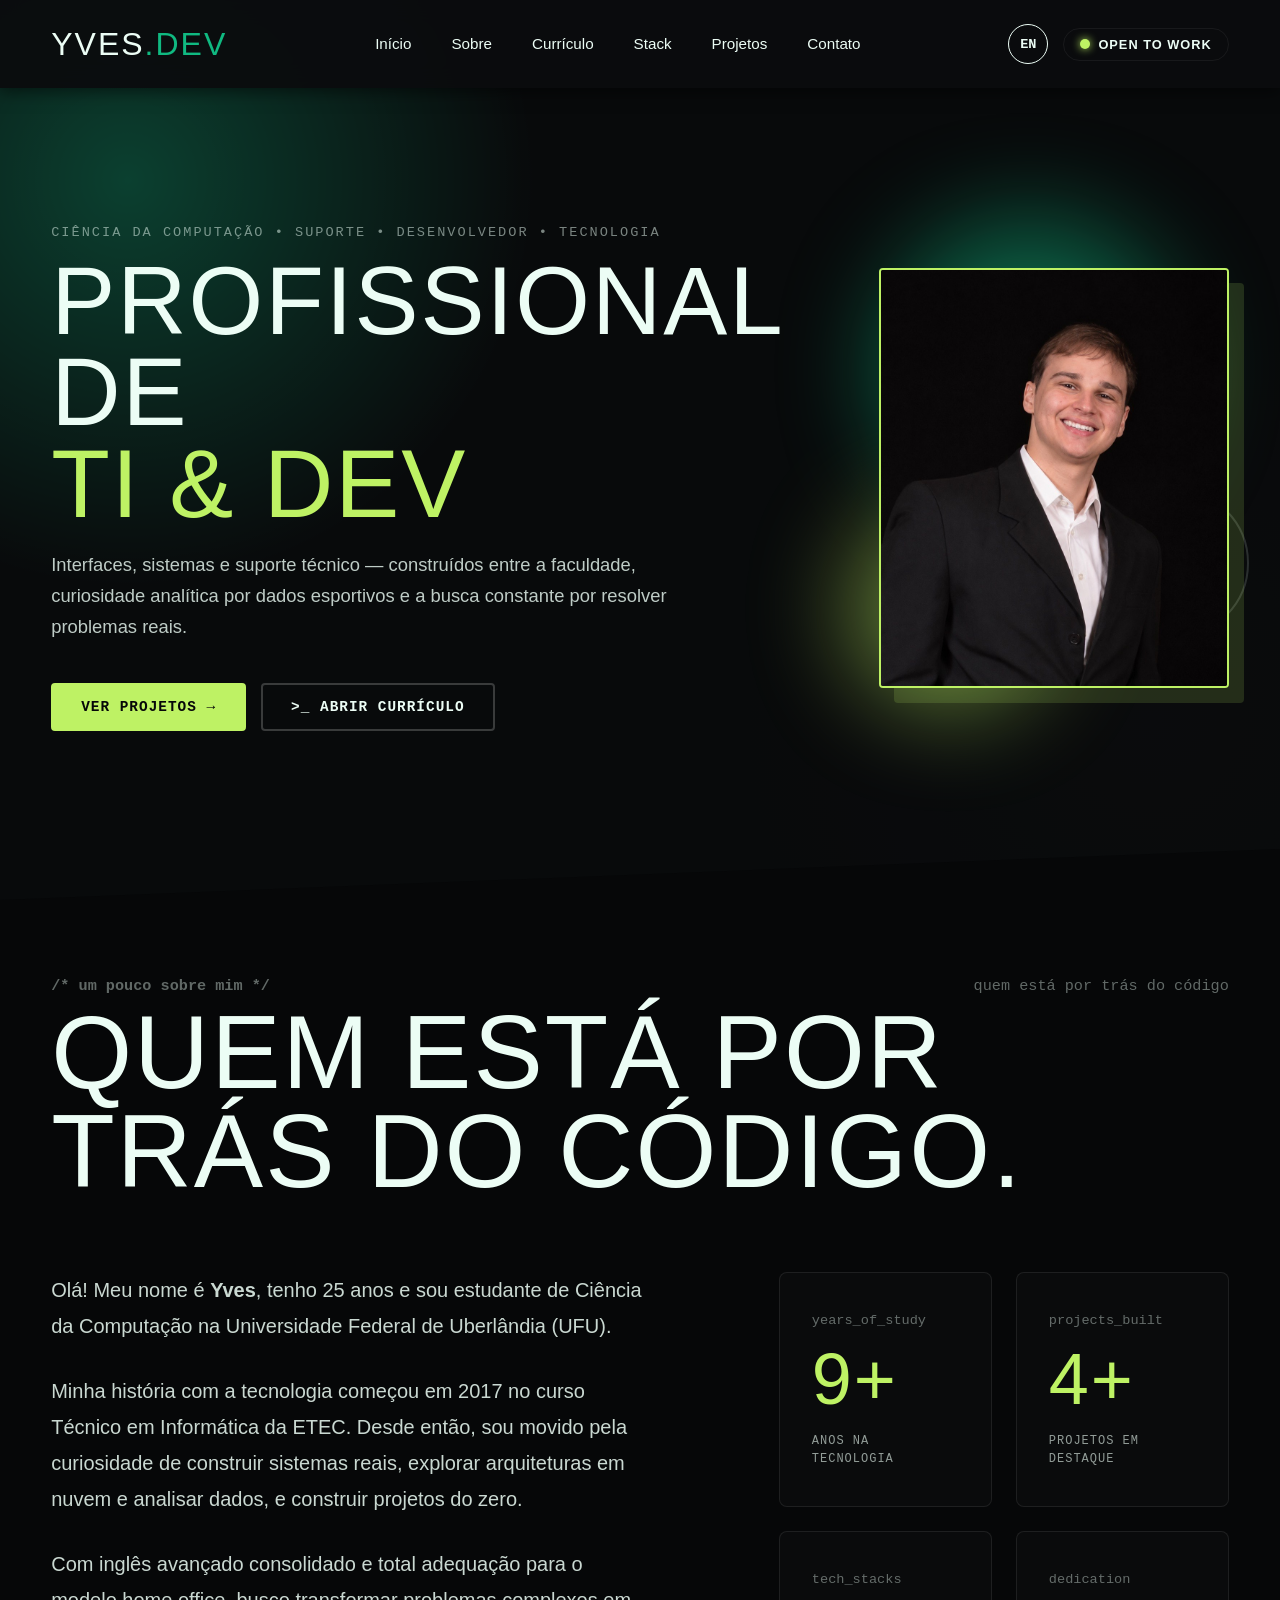
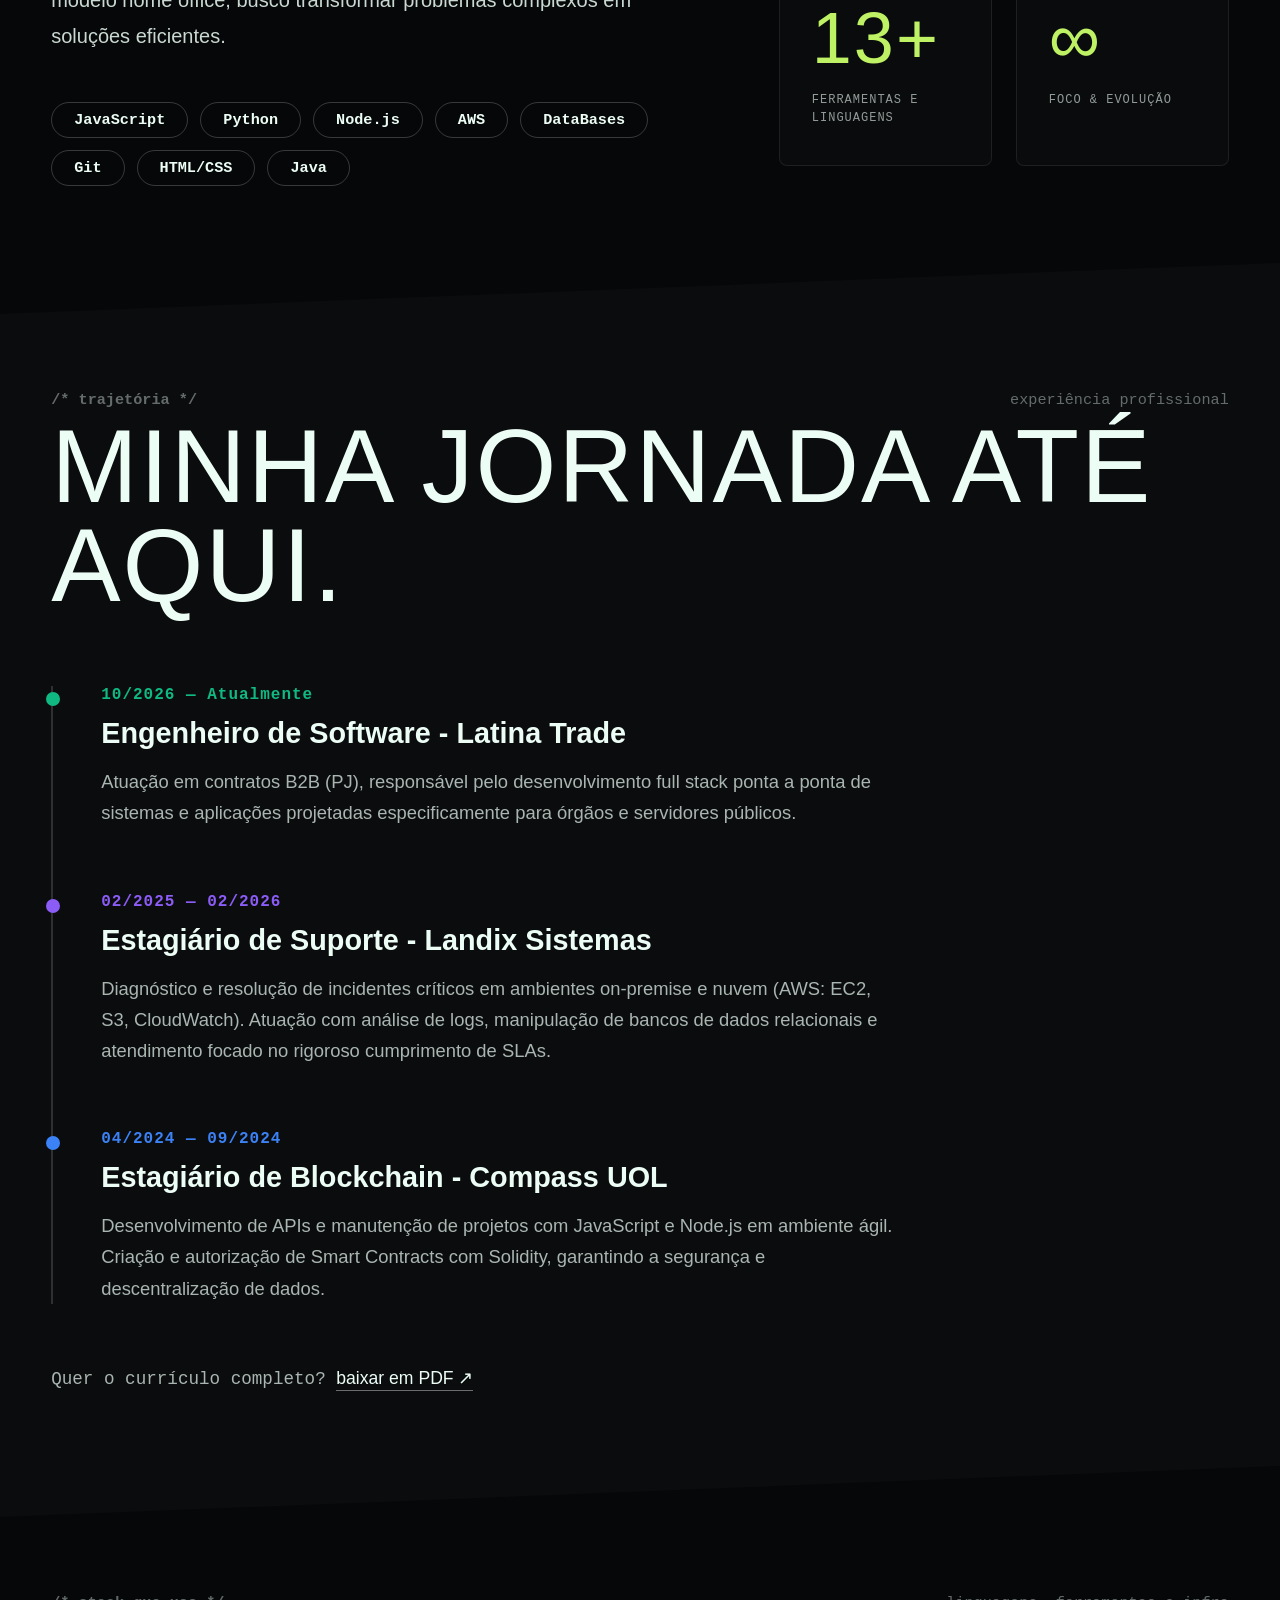
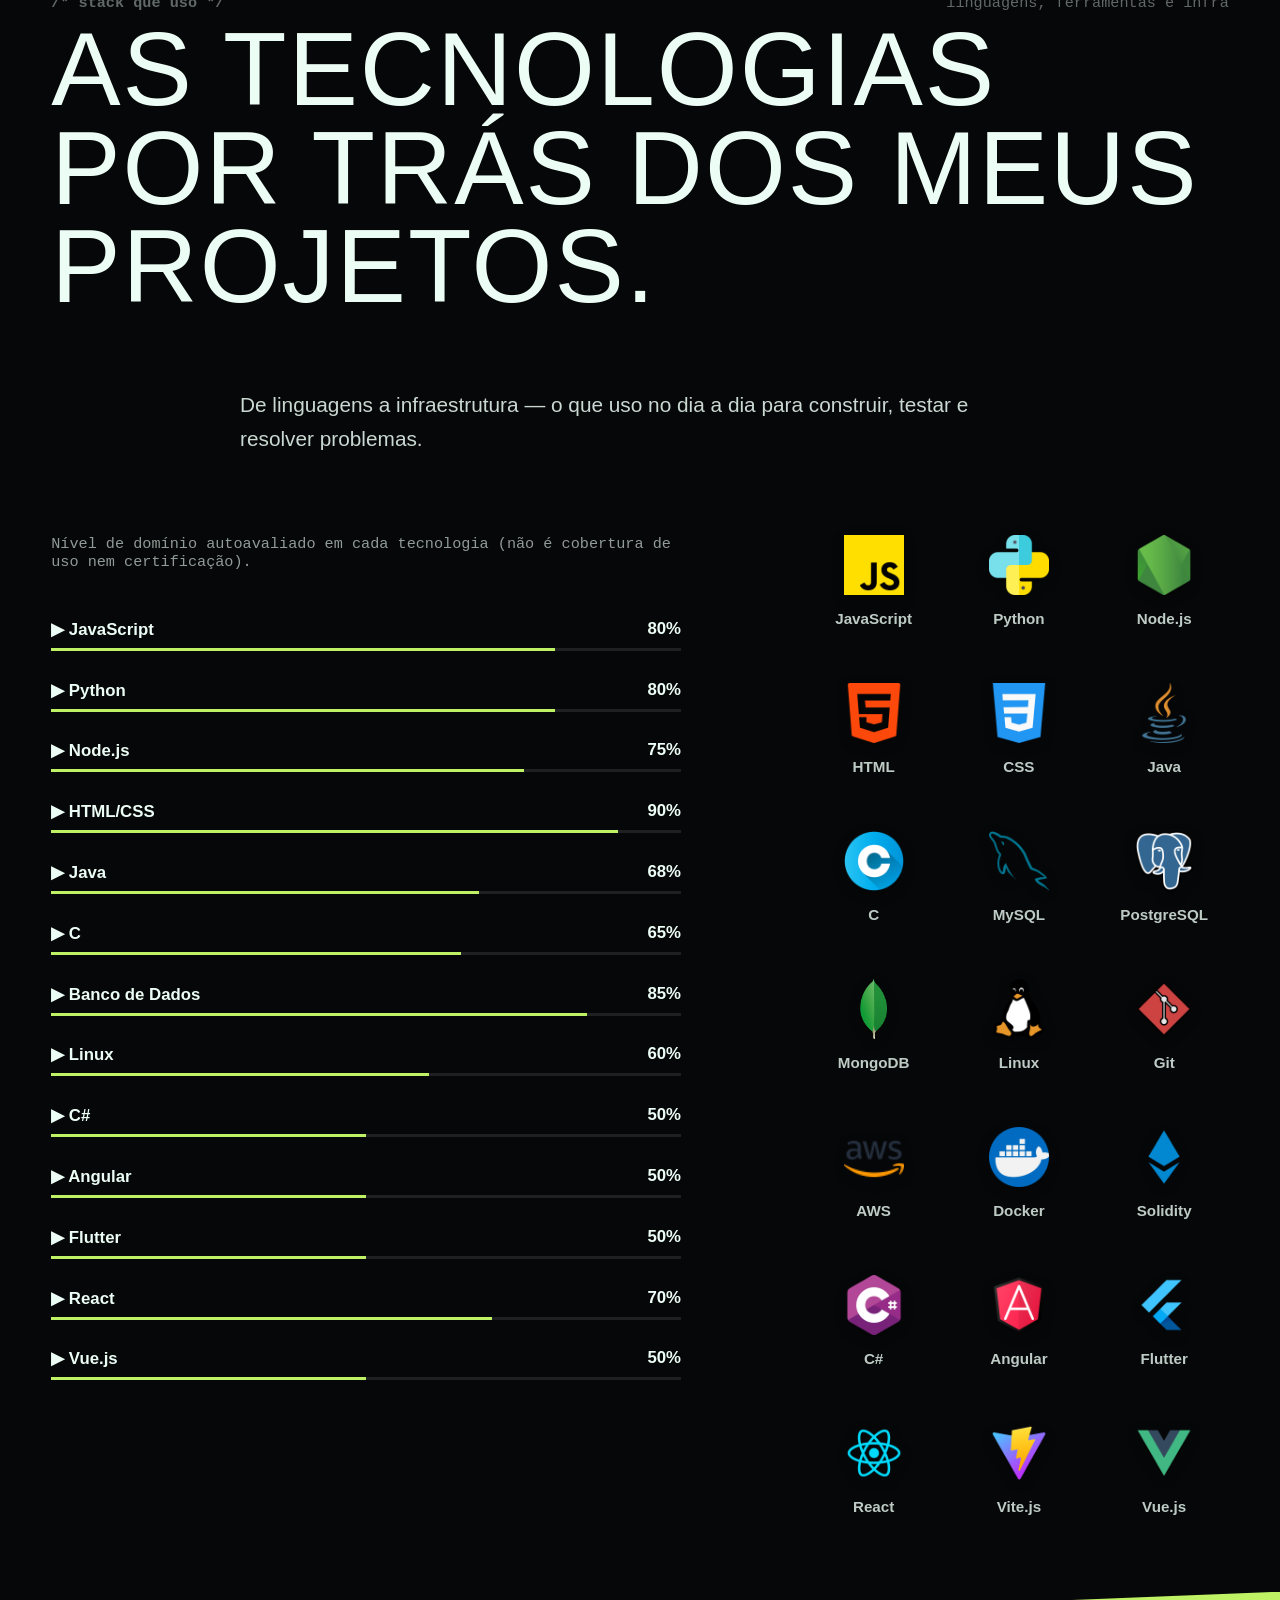
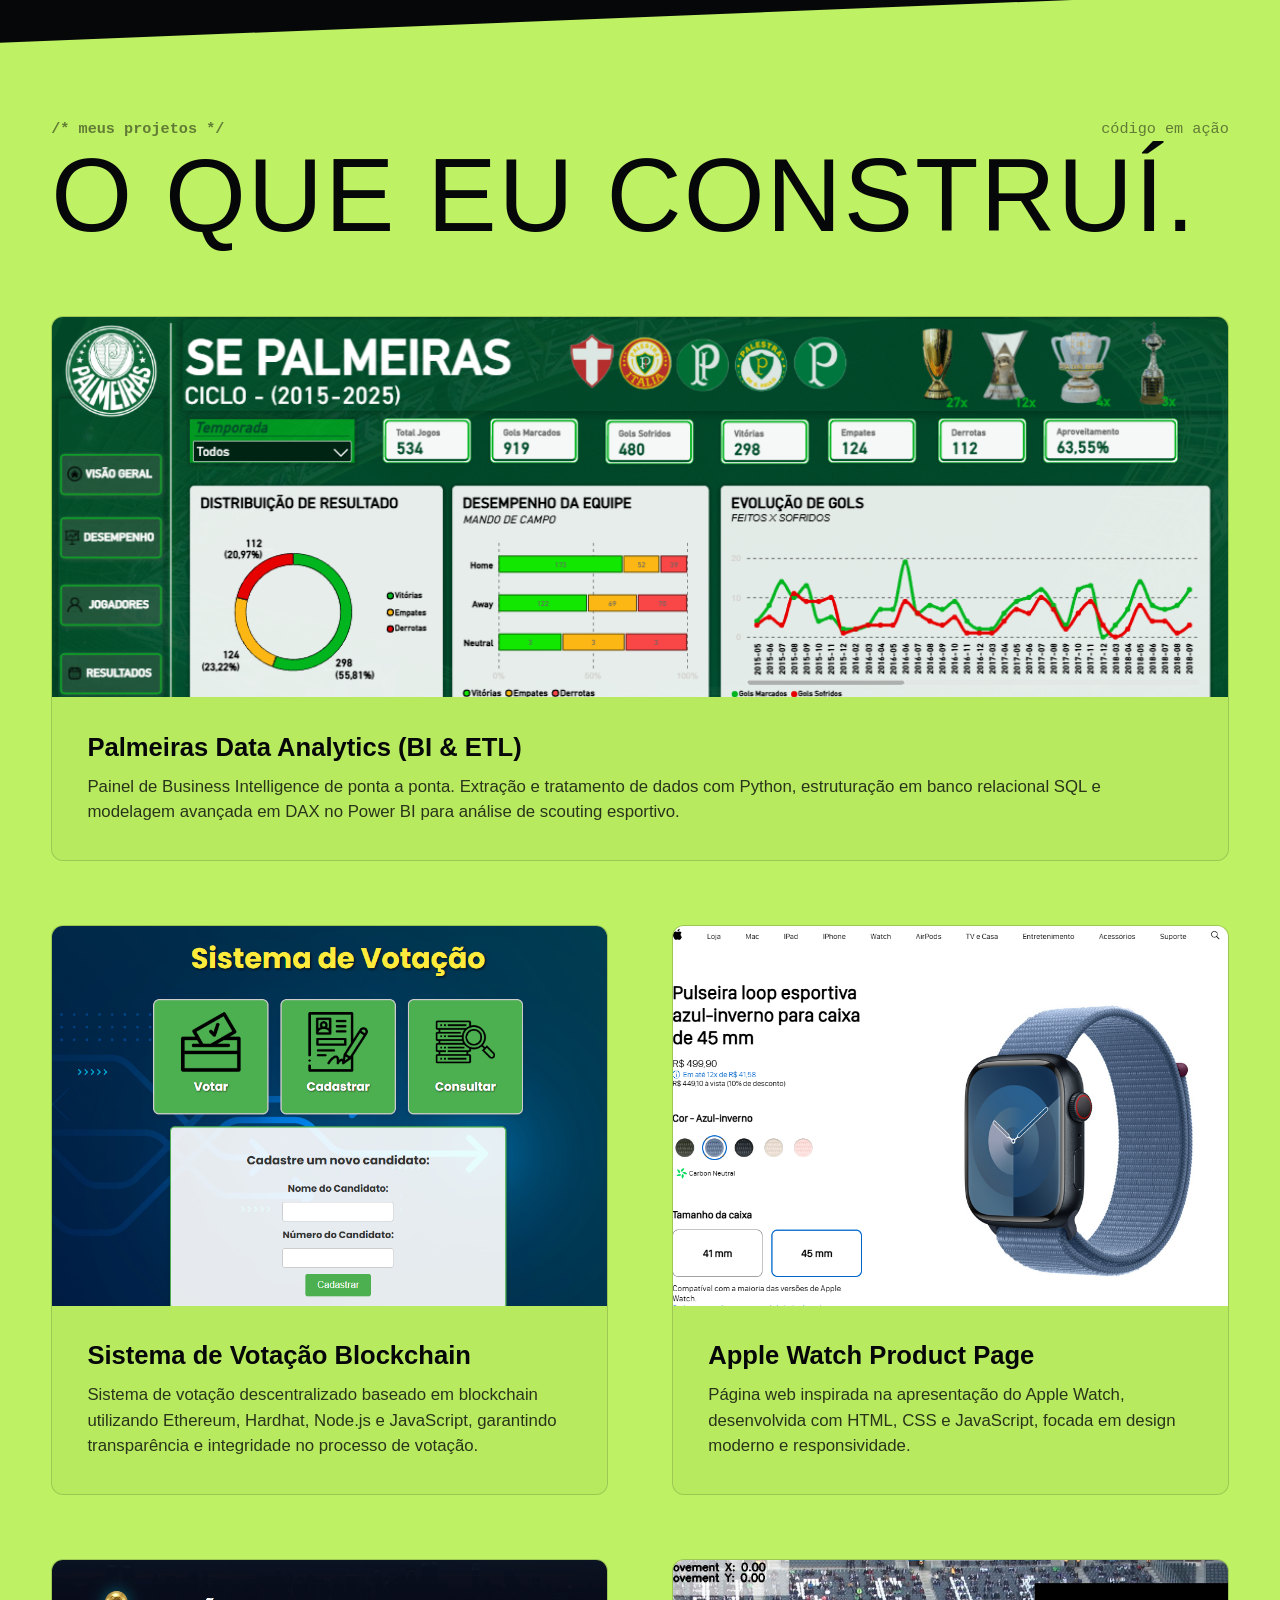
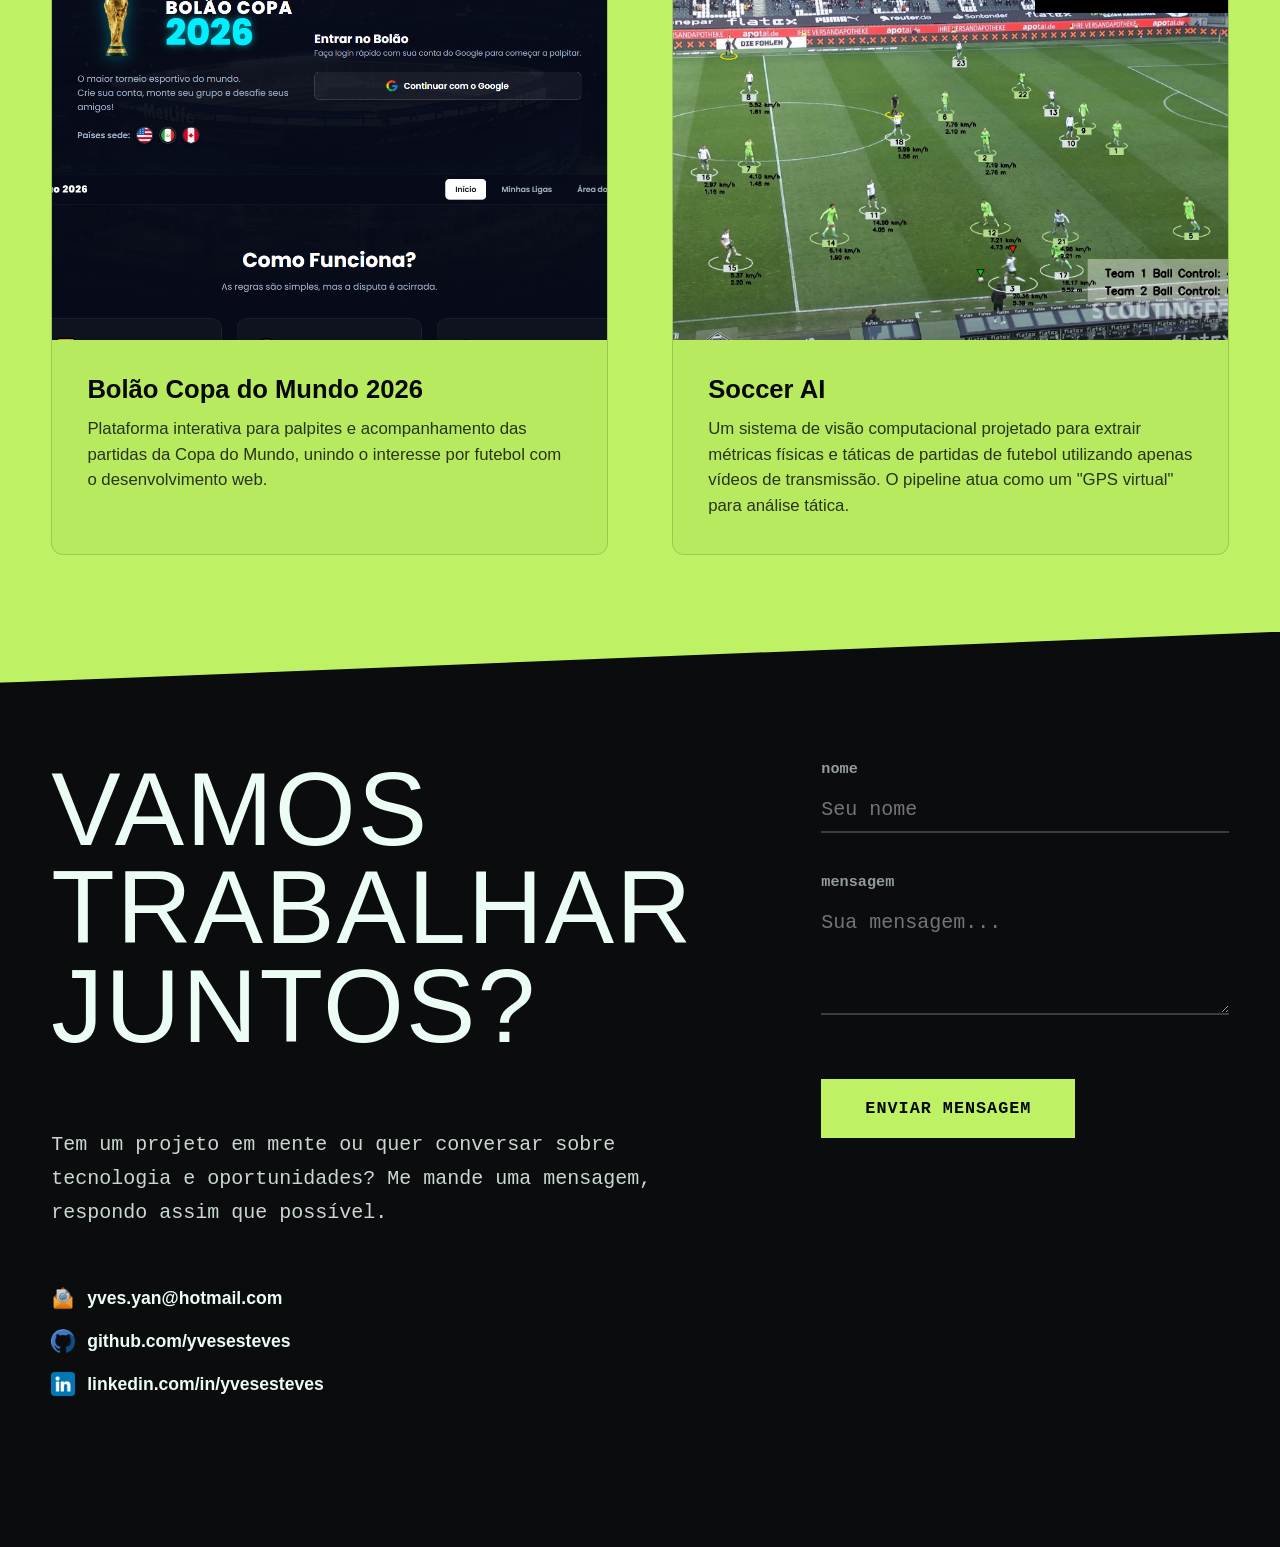
==== commit 783d41f4: "updates" ====
--- a/index.html
+++ b/index.html
@@ -127,7 +127,16 @@
         <div class="linha-do-tempo">
             <div class="item-jornada">
                 <div class="ponto ponto-verde"></div>
-                <span class="data-jornada data-verde">02/2025 — 02/2026</span>
+                <span class="data-jornada data-verde">10/2026 — Atualmente</span>
+                <h3 class="cargo-jornada">Engenheiro de Software - Latina Trade</h3>
+                <p class="descricao-jornada">
+                    Atuação em contratos B2B (PJ), responsável pelo desenvolvimento full stack ponta a ponta de sistemas e aplicações projetadas especificamente para órgãos e servidores públicos.
+                </p>
+            </div>
+
+            <div class="item-jornada">
+                <div class="ponto ponto-roxo"></div>
+                <span class="data-jornada data-roxo">02/2025 — 02/2026</span>
                 <h3 class="cargo-jornada">Estagiário de Suporte - Landix Sistemas</h3>
                 <p class="descricao-jornada">
                     Diagnóstico e resolução de incidentes críticos em ambientes on-premise e nuvem (AWS: EC2, S3, CloudWatch). Atuação com análise de logs, manipulação de bancos de dados relacionais e atendimento focado no rigoroso cumprimento de SLAs.
@@ -135,8 +144,8 @@
             </div>
 
             <div class="item-jornada">
-                <div class="ponto ponto-roxo"></div>
-                <span class="data-jornada data-roxo">04/2024 — 09/2024</span>
+                <div class="ponto" style="background-color: #3b82f6;"></div>
+                <span class="data-jornada" style="color: #3b82f6;">04/2024 — 09/2024</span>
                 <h3 class="cargo-jornada">Estagiário de Blockchain - Compass UOL</h3>
                 <p class="descricao-jornada">
                     Desenvolvimento de APIs e manutenção de projetos com JavaScript e Node.js em ambiente ágil. Criação e autorização de Smart Contracts com Solidity, garantindo a segurança e descentralização de dados.
@@ -168,8 +177,8 @@
                 <p class="aviso-stack">Nível de domínio autoavaliado em cada tecnologia (não é cobertura de uso nem certificação).</p>
 
                 <div class="bar-item">
-                    <div class="bar-info"><span class="bar-name">▶ JavaScript</span><span class="bar-pct">75%</span></div>
-                    <div class="bar-bg"><div class="bar-fill" style="width: 75%;"></div></div>
+                    <div class="bar-info"><span class="bar-name">▶ JavaScript</span><span class="bar-pct">80%</span></div>
+                    <div class="bar-bg"><div class="bar-fill" style="width: 80%;"></div></div>
                 </div>
 
                 <div class="bar-item">
@@ -183,8 +192,8 @@
                 </div>
 
                 <div class="bar-item">
-                    <div class="bar-info"><span class="bar-name">▶ HTML/CSS</span><span class="bar-pct">83%</span></div>
-                    <div class="bar-bg"><div class="bar-fill" style="width: 83%;"></div></div>
+                    <div class="bar-info"><span class="bar-name">▶ HTML/CSS</span><span class="bar-pct">90%</span></div>
+                    <div class="bar-bg"><div class="bar-fill" style="width: 90%;"></div></div>
                 </div>
 
                 <div class="bar-item">
@@ -221,6 +230,17 @@
                     <div class="bar-info"><span class="bar-name">▶ Flutter</span><span class="bar-pct">50%</span></div>
                     <div class="bar-bg"><div class="bar-fill" style="width: 50%;"></div></div>
                 </div>
+
+                 <div class="bar-item">
+                    <div class="bar-info"><span class="bar-name">▶ React</span><span class="bar-pct">70%</span></div>
+                    <div class="bar-bg"><div class="bar-fill" style="width: 70%;"></div></div>
+                </div>
+
+                <div class="bar-item">
+                    <div class="bar-info"><span class="bar-name">▶ Vue.js</span><span class="bar-pct">50%</span></div>
+                    <div class="bar-bg"><div class="bar-fill" style="width: 50%;"></div></div>
+                </div>
+
             </div>
 
             <div class="stack-icons">
@@ -247,6 +267,10 @@
                 <div class="icon-item"><img src="./img/csharp.png" alt="C#"><span>C#</span></div>
                 <div class="icon-item"><img src="./img/angular.png" alt="Angular"><span>Angular</span></div>
                 <div class="icon-item"><img src="./img/flutter.png" alt="Flutter"><span>Flutter</span></div>
+
+                <div class="icon-item"><img src="./img/react.png" alt="React"><span>React</span></div>
+                <div class="icon-item"><img src="./img/vite-js.png" alt="Vite"><span>Vite.js</span></div>
+                <div class="icon-item"><img src="./img/vue-js.png" alt="Vue.js"><span>Vue.js</span></div>
             </div>
         </div>
     </section>
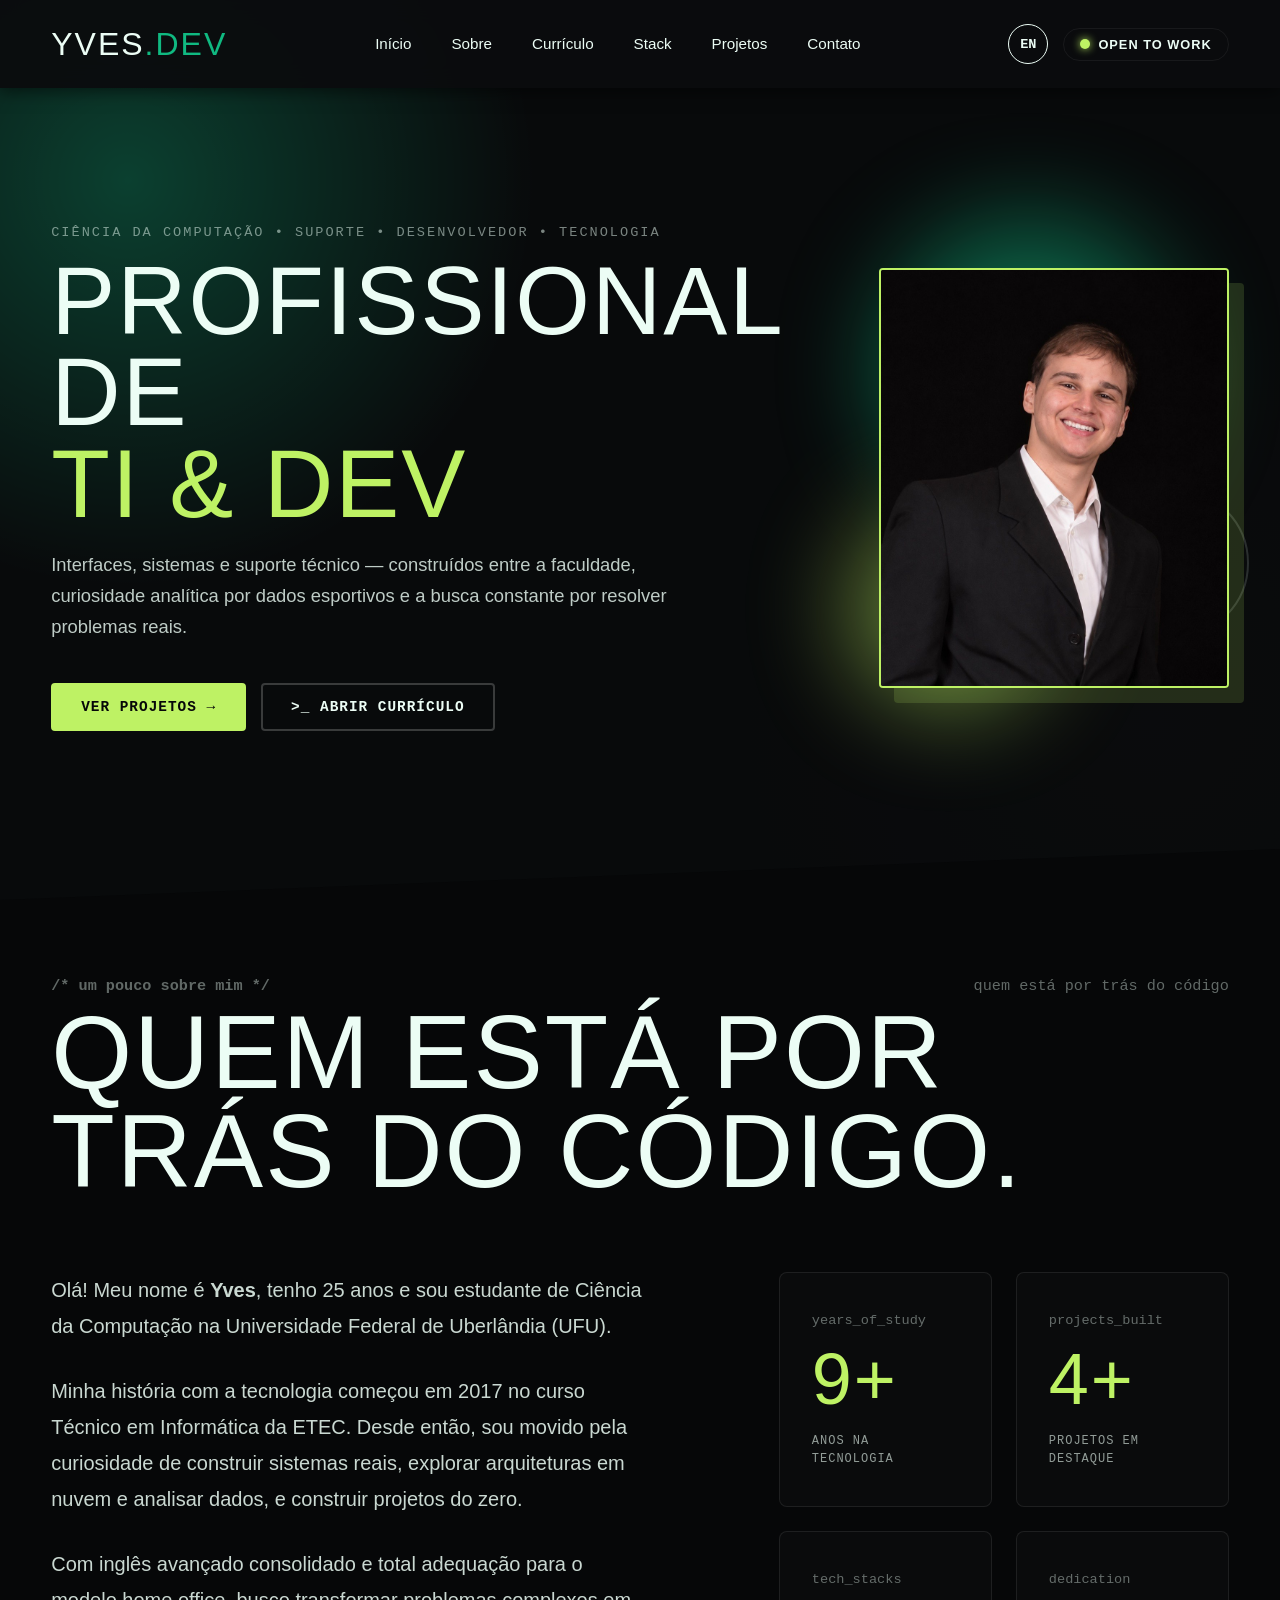
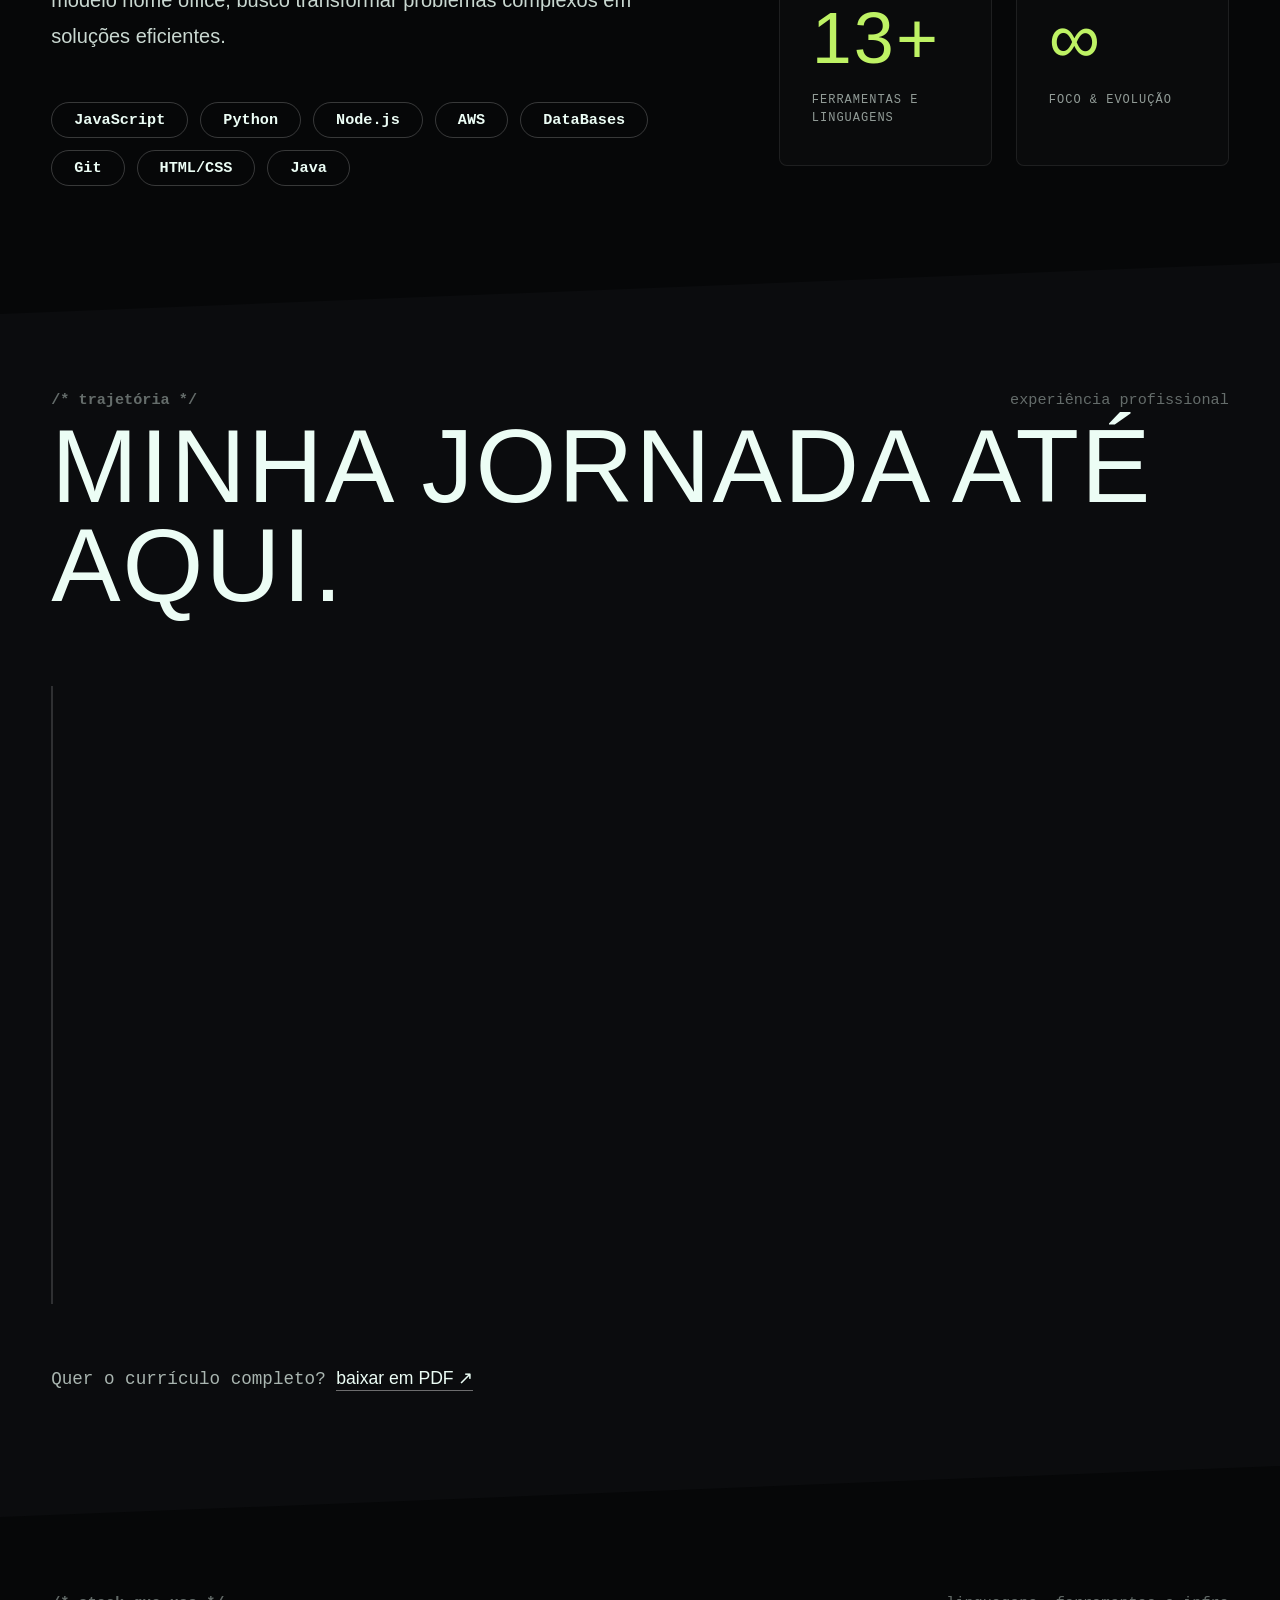
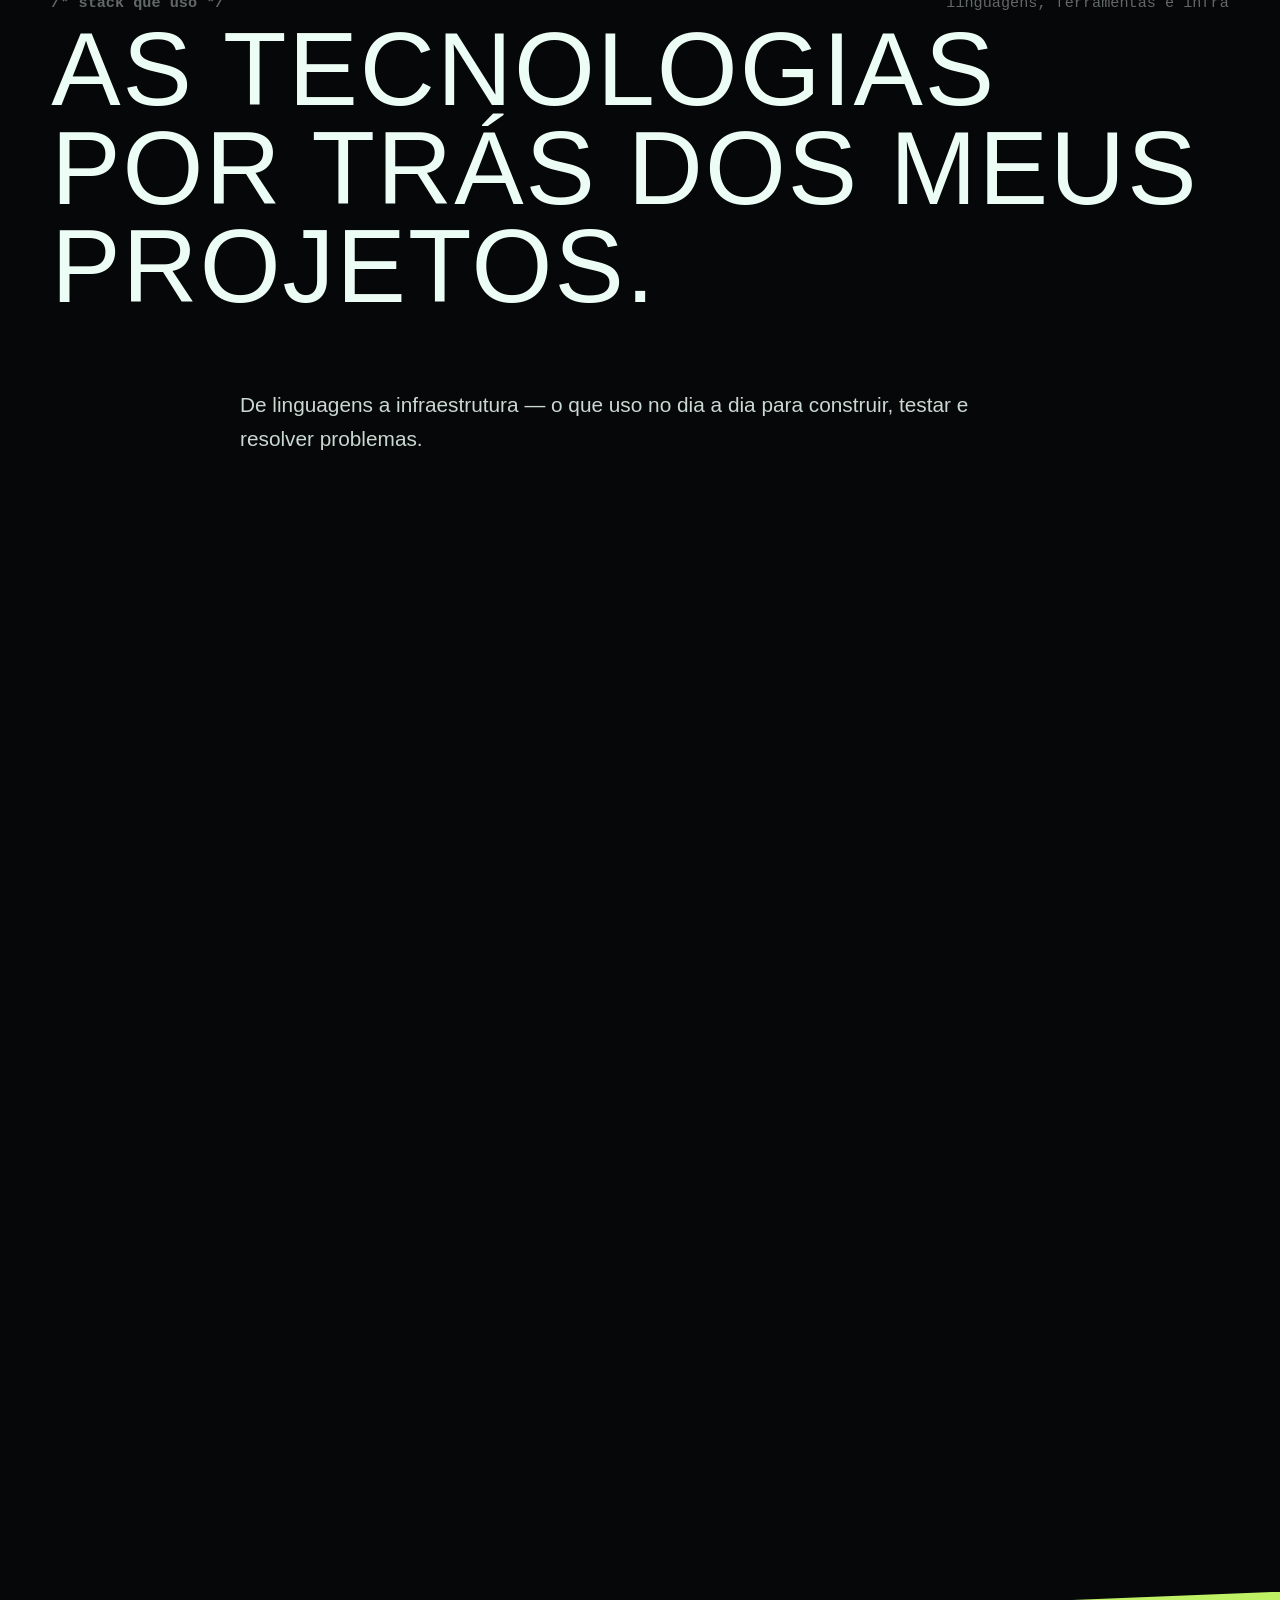
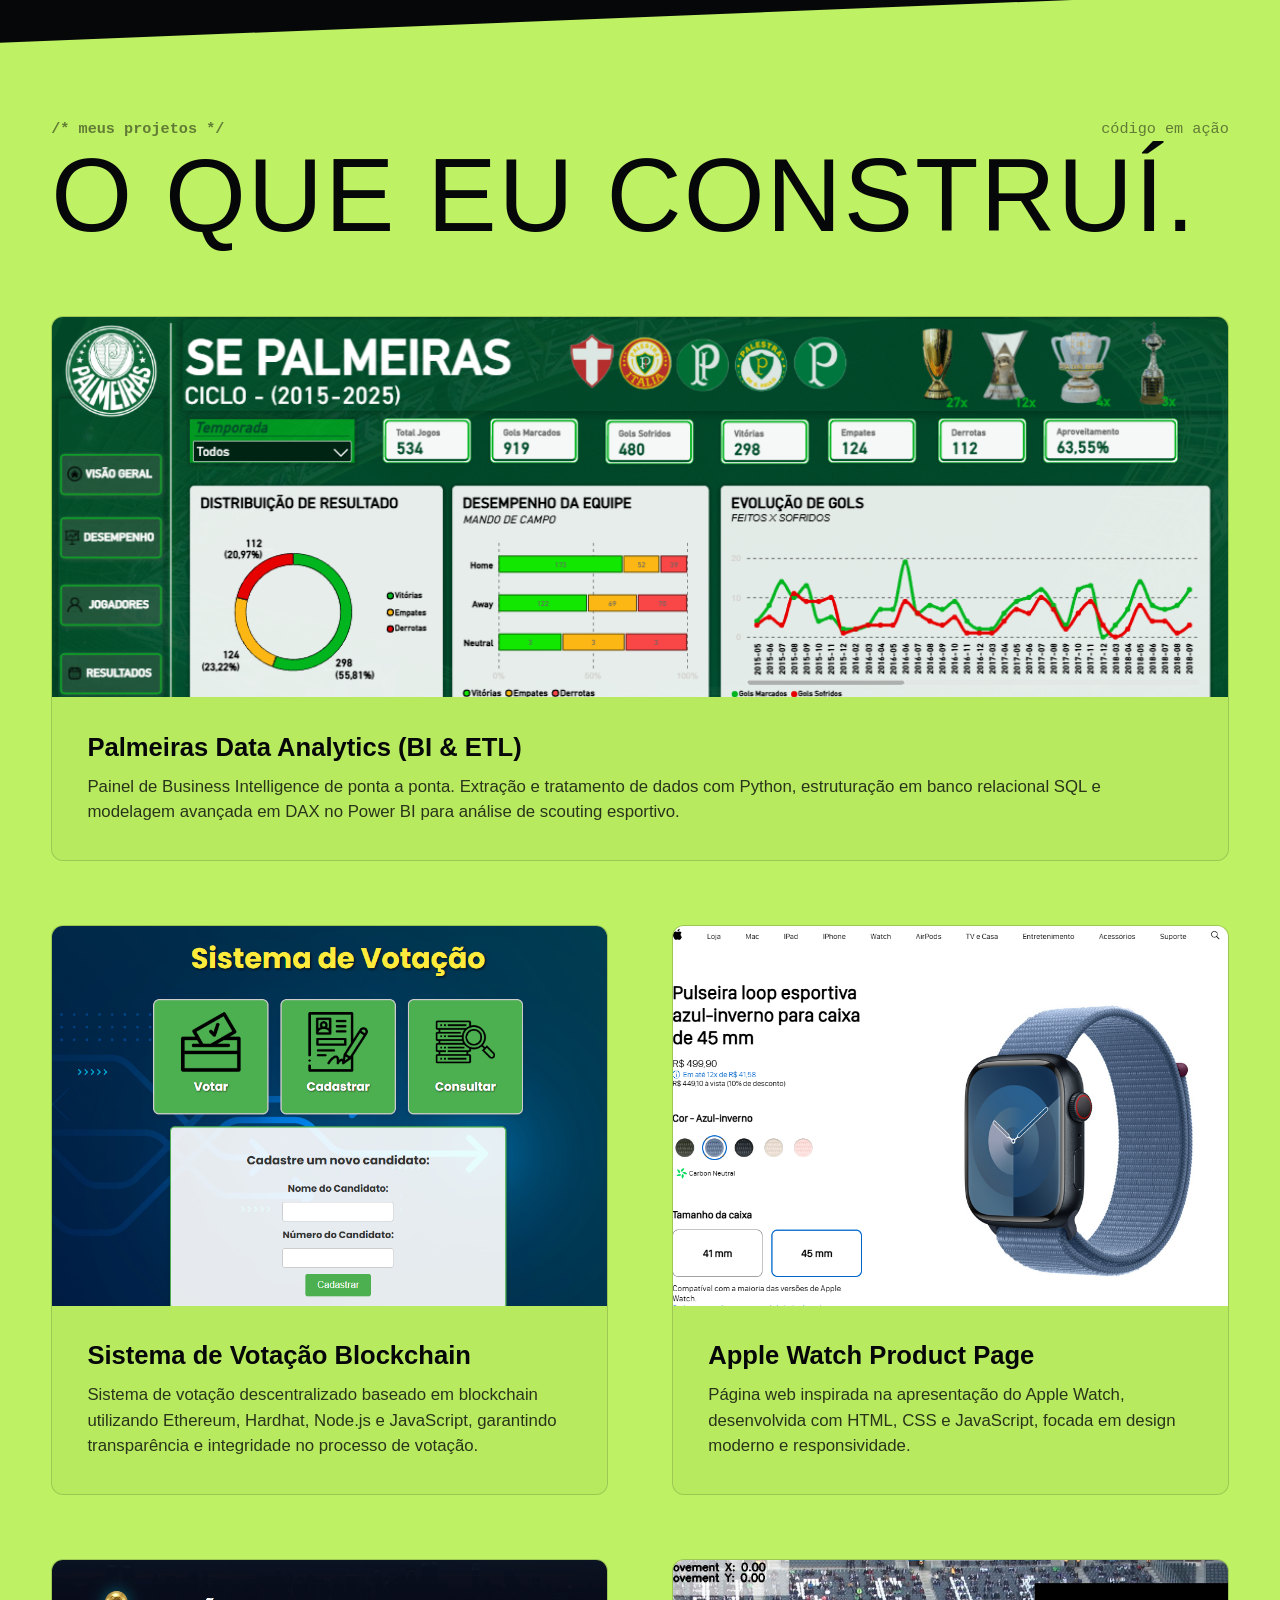
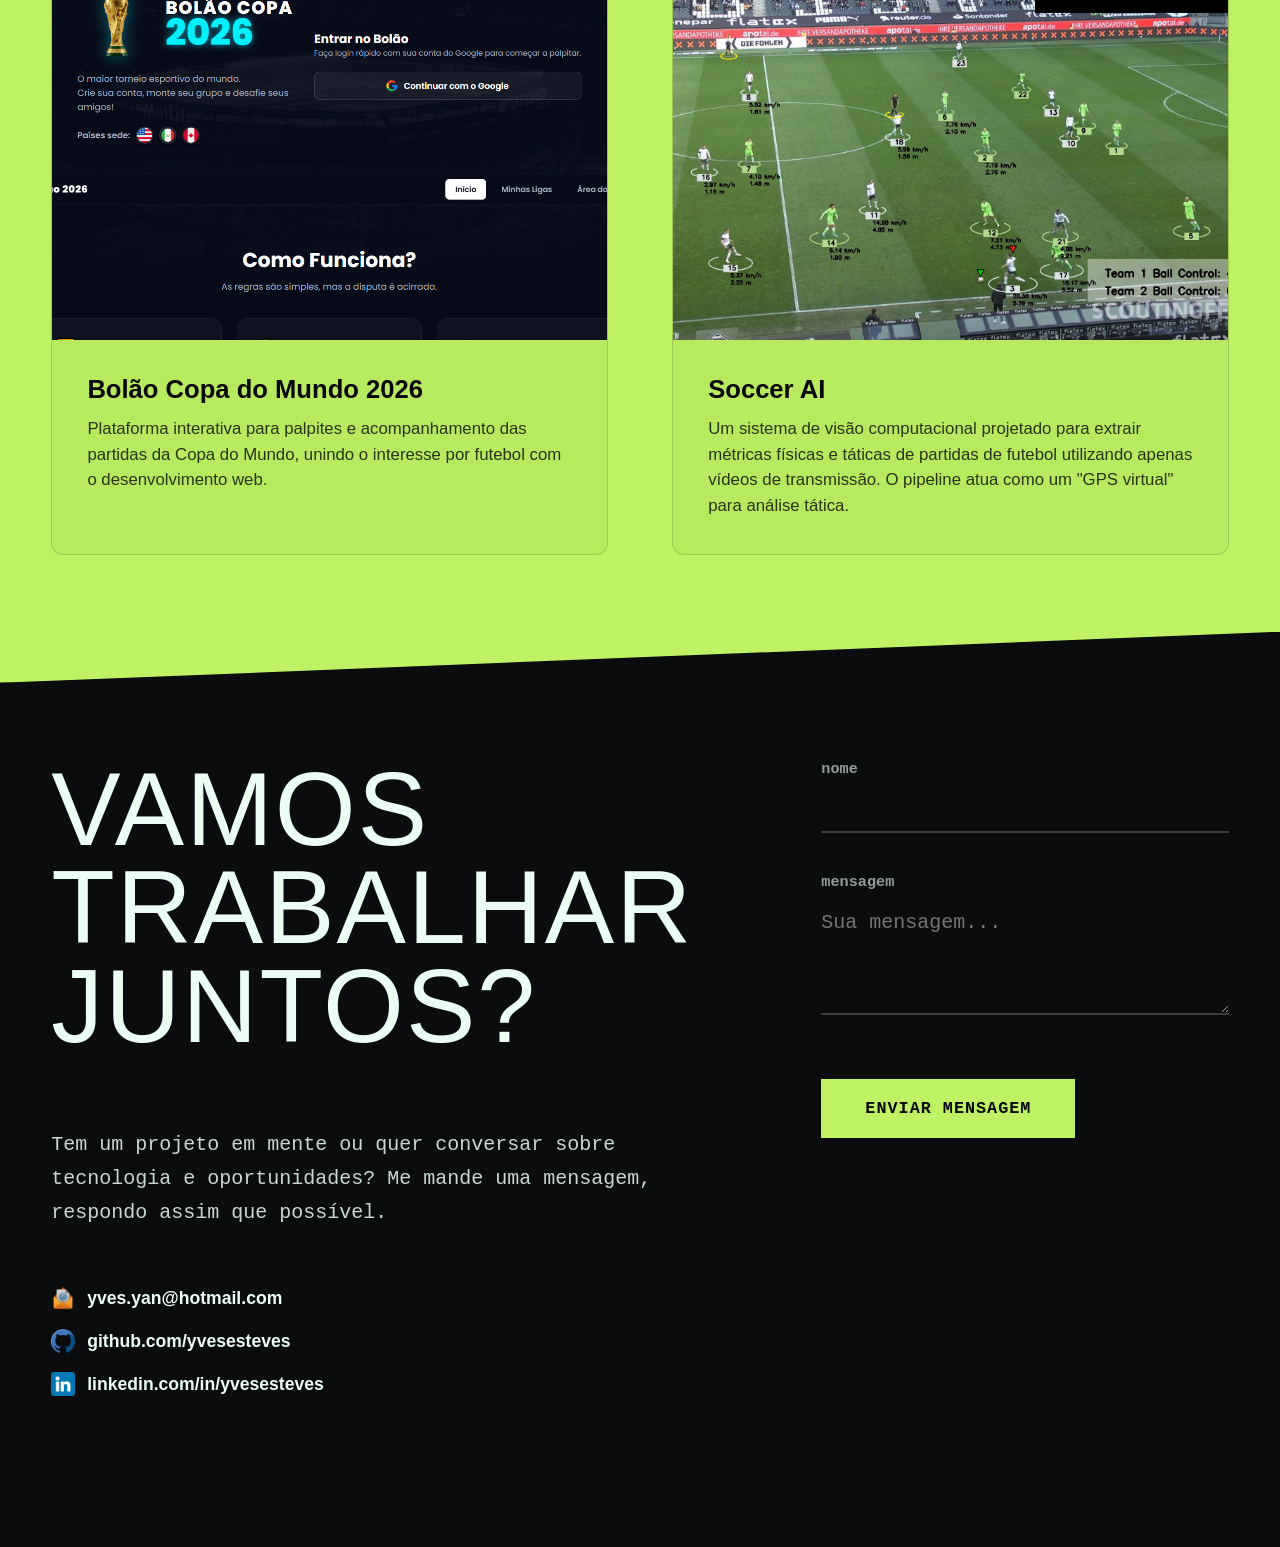
==== commit fbde7b89: "update" ====
--- a/index.html
+++ b/index.html
@@ -197,8 +197,8 @@
                 </div>
 
                 <div class="bar-item">
-                    <div class="bar-info"><span class="bar-name">▶ Java</span><span class="bar-pct">68%</span></div>
-                    <div class="bar-bg"><div class="bar-fill" style="width: 68%;"></div></div>
+                    <div class="bar-info"><span class="bar-name">▶ Java</span><span class="bar-pct">75%</span></div>
+                    <div class="bar-bg"><div class="bar-fill" style="width: 75%;"></div></div>
                 </div>
 
                 <div class="bar-item">
